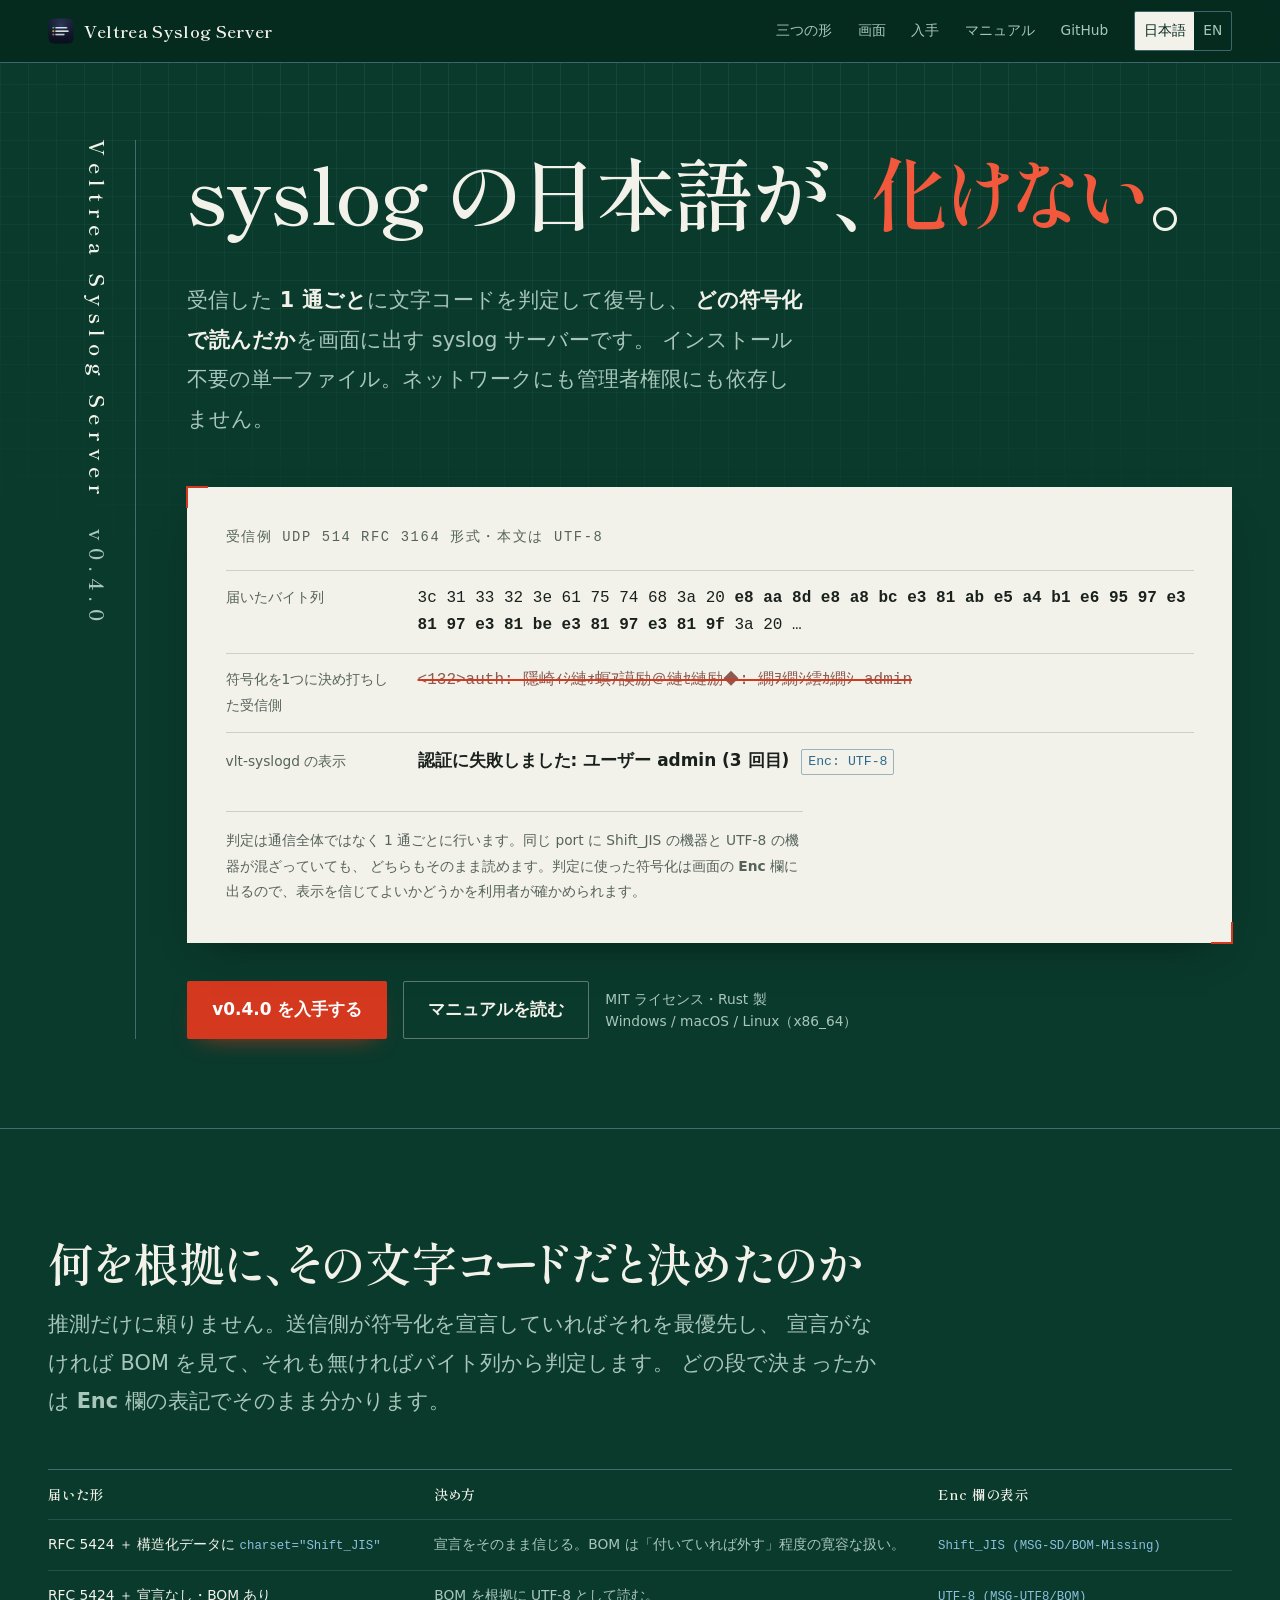
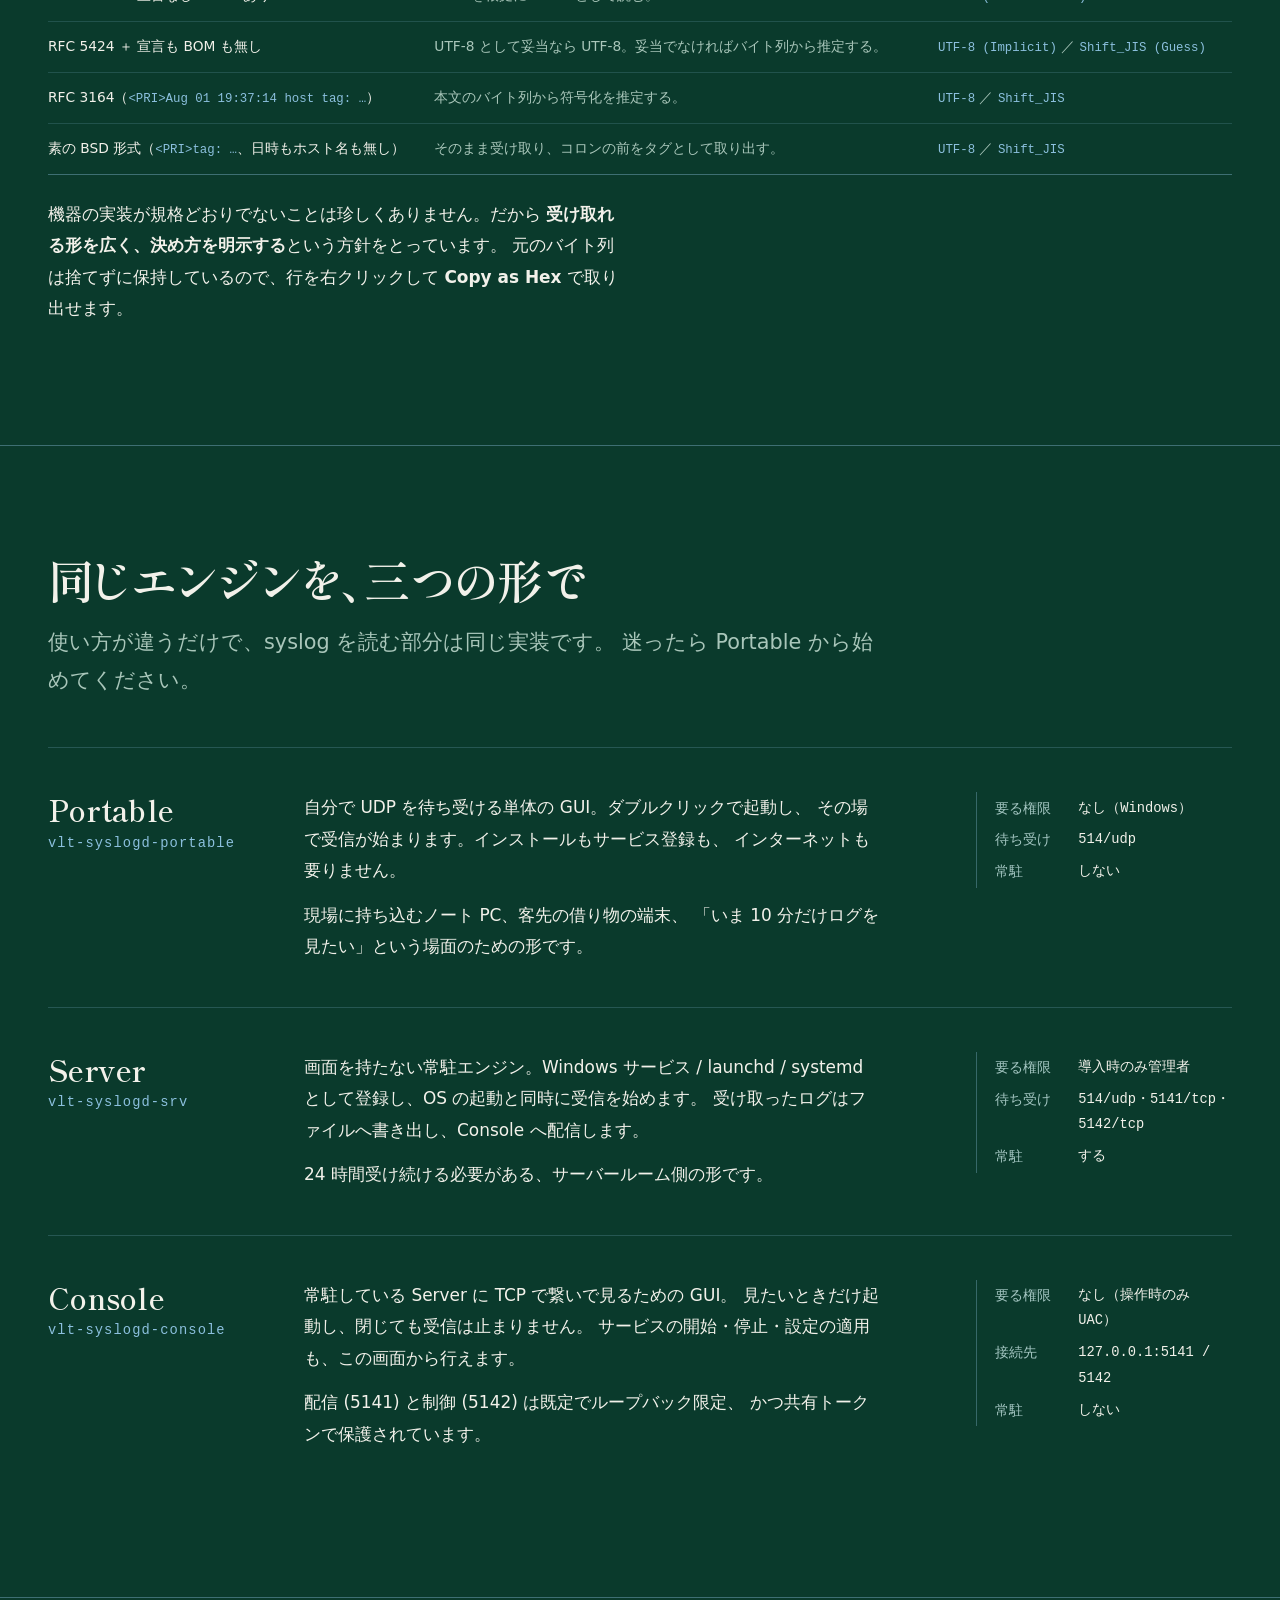
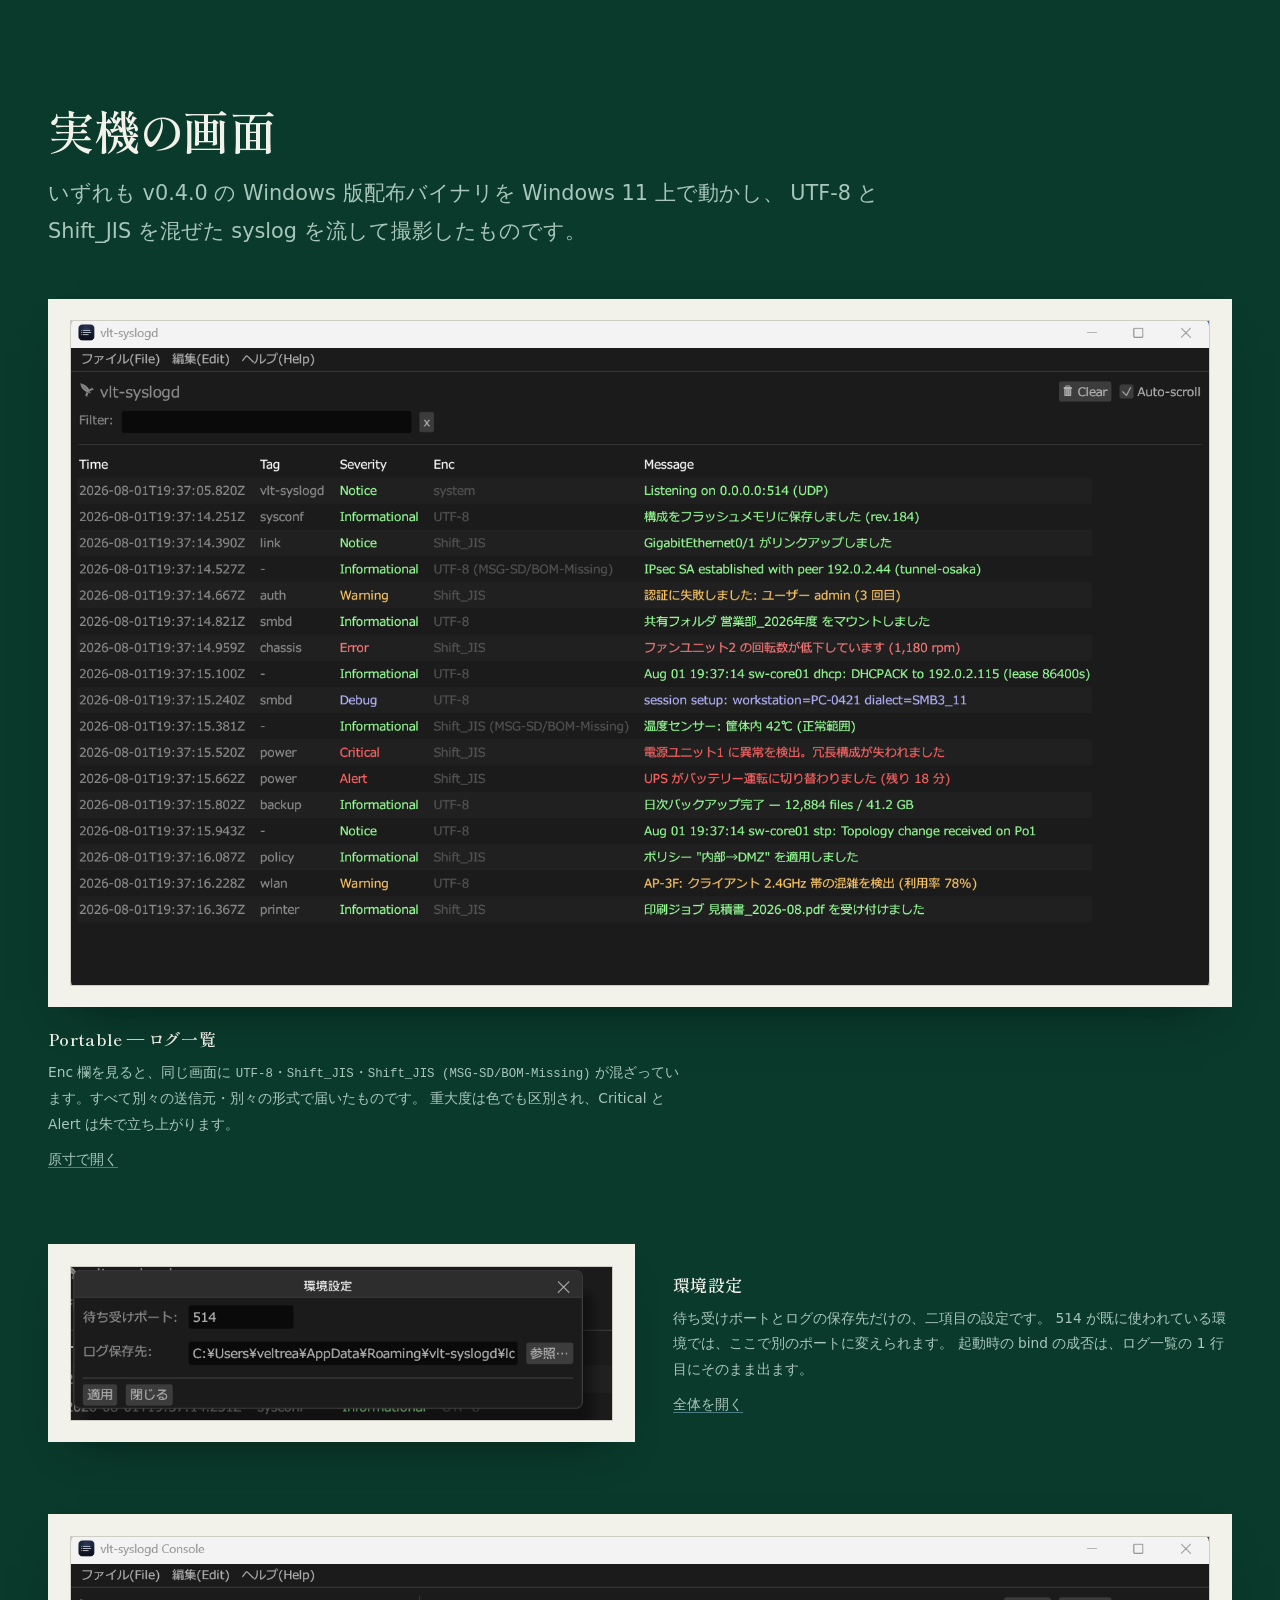
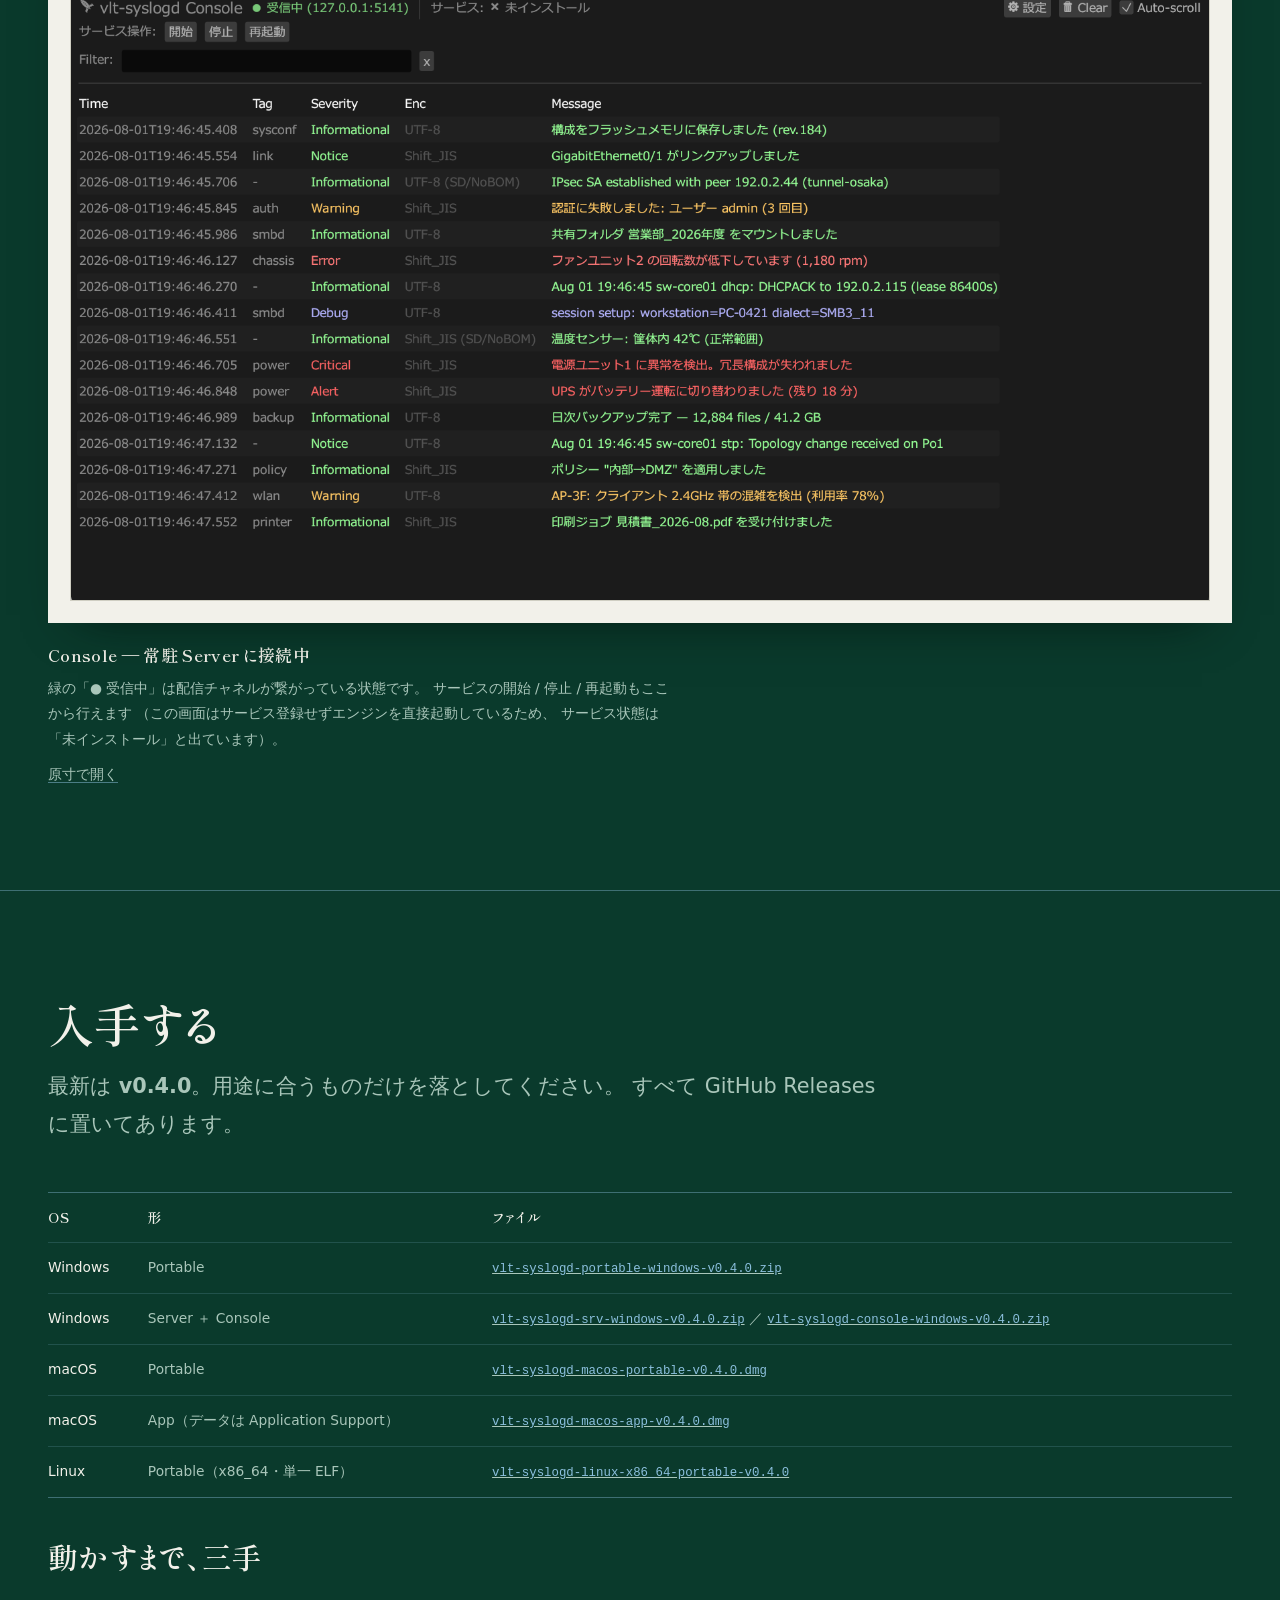
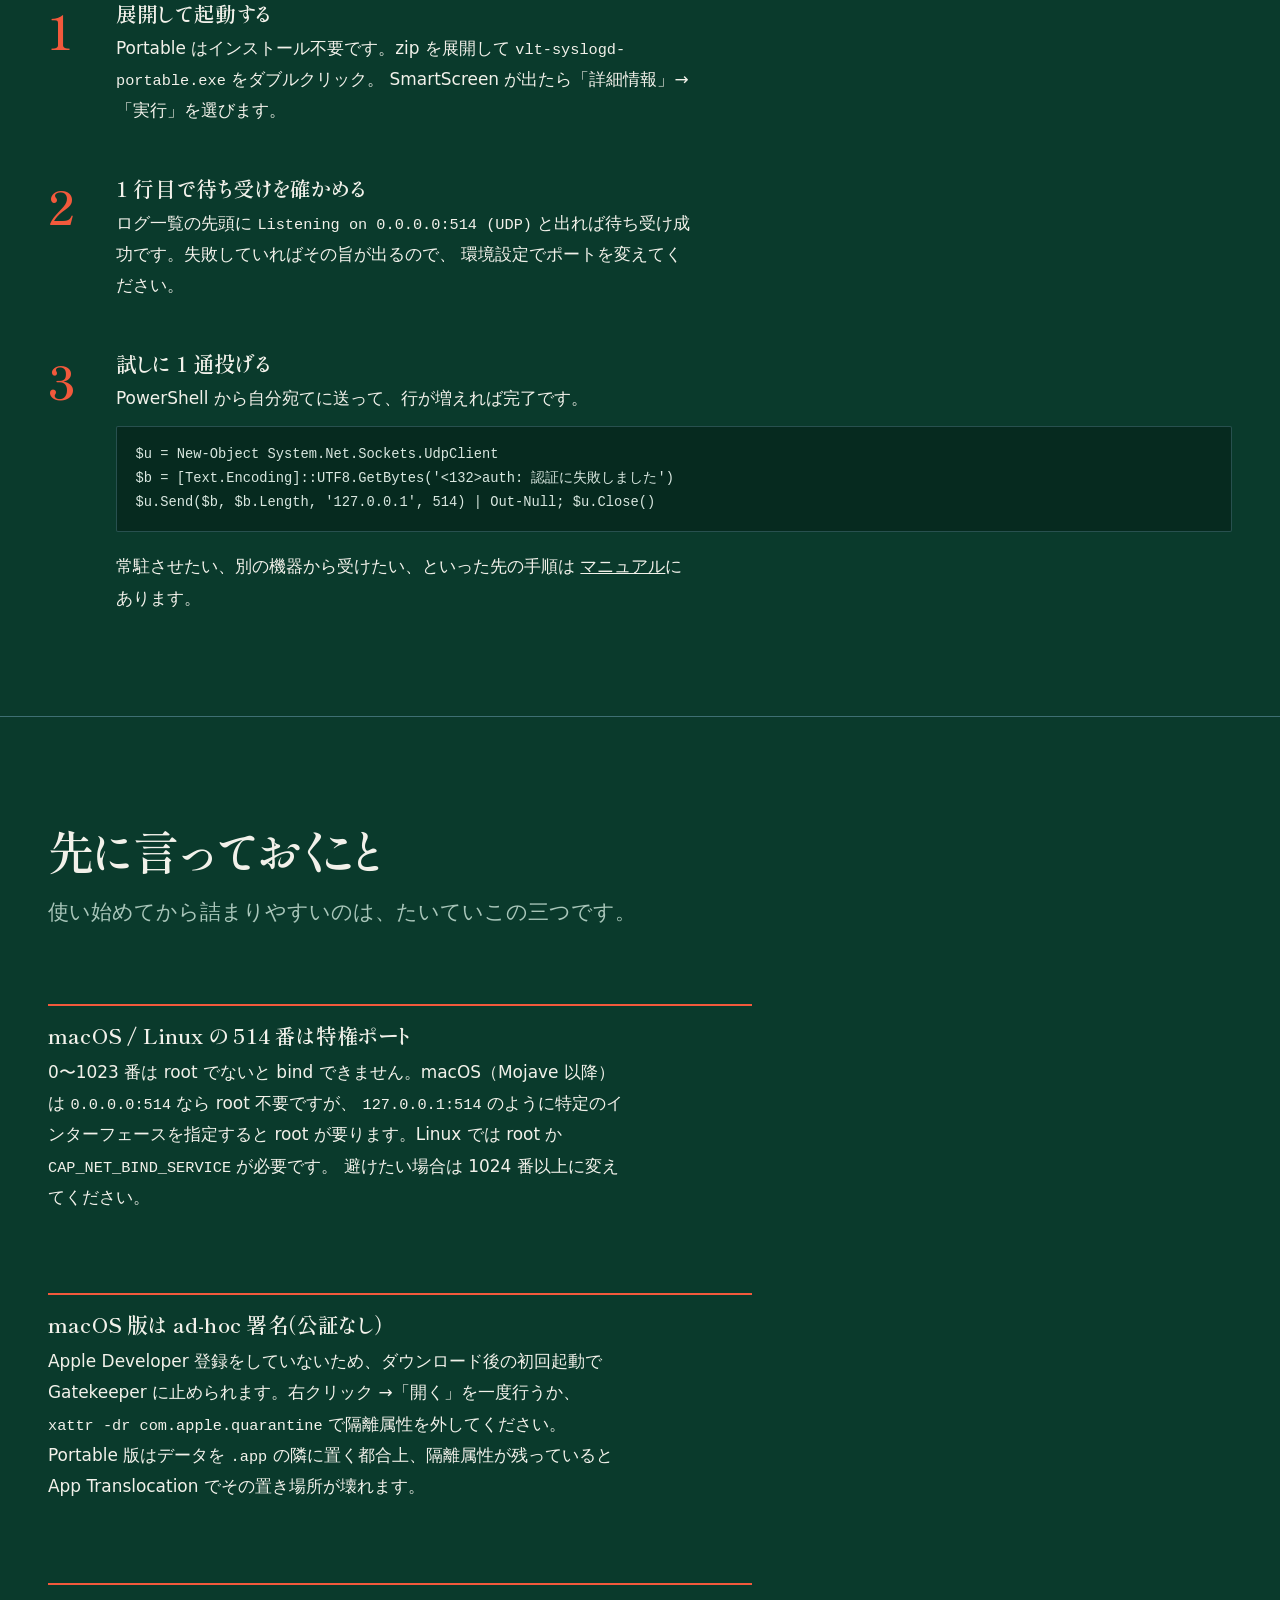
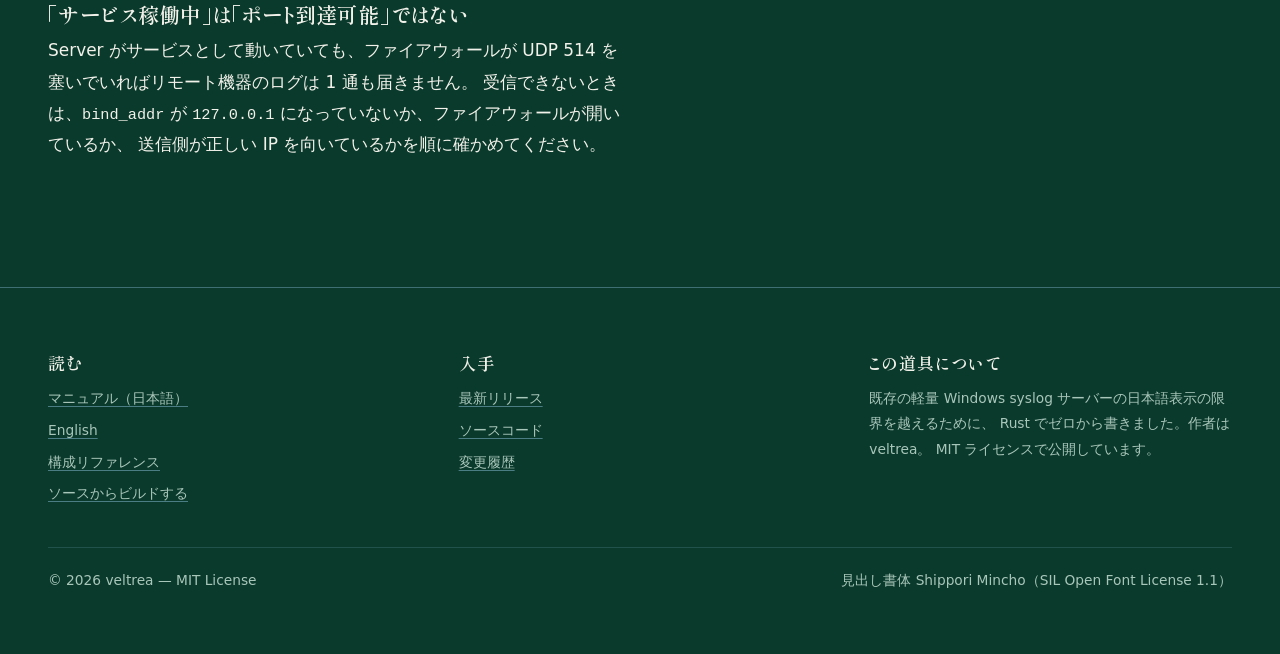
==== index.html @ 9661d0f4 "Publish site (v0.4.0)" ====
<!DOCTYPE html>
<html lang="ja">
  <head>
    <meta charset="utf-8" />
    <meta name="viewport" content="width=device-width, initial-scale=1" />
    <title>Veltrea Syslog Server — 日本語が化けない syslog サーバー</title>
    <meta
      name="description"
      content="受信した 1 通ごとに文字コードを判定して復号する syslog サーバー。Windows / macOS / Linux 対応、インストール不要の単一ファイル。Rust 製・MIT ライセンス。"
    />
    <link rel="canonical" href="https://veltrea.github.io/vlt-syslogd/" />
    <link rel="alternate" hreflang="ja" href="https://veltrea.github.io/vlt-syslogd/" />
    <link rel="alternate" hreflang="en" href="https://veltrea.github.io/vlt-syslogd/index.en.html" />
    <link rel="icon" href="assets/icon-256.png" type="image/png" />
    <link rel="stylesheet" href="styles.css" />
    <meta property="og:title" content="Veltrea Syslog Server" />
    <meta
      property="og:description"
      content="受信した 1 通ごとに文字コードを判定して復号する syslog サーバー。インストール不要の単一ファイル。"
    />
    <meta property="og:type" content="website" />
    <meta property="og:image" content="assets/portable-main.png" />
  </head>
  <body>
    <!--
      THESIS: 受信した 1 通ごとに符号化を判定して読む、という仕組みそのものを一面で見せる。
        開発者向けサイトの定番（黒地＋ネオン緑の擬似ターミナル、あるいは白地の SaaS）は採らない。
      OWN-WORLD: 原稿用紙の緑を地、版下の紙白を面、校正の朱を指示、非再現青を罫に。
        見出しは Shippori Mincho のサブセット自前配信、本文は OS の日本語フォント。装飾はトンボと赤字だけ。
      STORY: 訪問者は「1 通ごとに判定して読む」を数秒で理解し、実機の画面でそれを確かめ、その場で入手する。
      FIRST VIEWPORT: 左に縦組みの題字帯。右に見出しと導入。直下に紙面パネル
        （届いたバイト列 → 素朴な受信側の文字化け → vlt-syslogd の表示）。朱の一次ボタンは紙面のすぐ下。
      FORM: 組版指定紙・校正刷り（自分の 7 候補中 7 位）／ seed 6c7700a0
      FINISH: unreviewed and undocumented is unfinished; this build ends with the finish review, the verdict, and DESIGN.md
    -->
    <a class="skip" href="#main">本文へ移動</a>

    <header class="masthead">
      <a class="masthead__mark" href="./">
        <img src="assets/icon-256.png" alt="" width="26" height="26" />
        Veltrea Syslog Server
      </a>
      <nav aria-label="サイト内">
        <a class="jump" href="#shapes">三つの形</a>
        <a class="jump" href="#plates">画面</a>
        <a class="jump" href="#download">入手</a>
        <a href="manual.html">マニュアル</a>
        <a href="https://github.com/veltrea/vlt-syslogd">GitHub</a>
        <span class="lang">
          <a href="./" aria-current="true" hreflang="ja">日本語</a>
          <a href="index.en.html" hreflang="en">EN</a>
        </span>
      </nav>
    </header>

    <main id="main">
      <!-- ===== 一面 ===== -->
      <section class="hero">
        <div class="wrap hero__grid">
          <p class="hero__spine"><b>Veltrea Syslog Server</b>　v0.4.0</p>

          <div>
            <h1>syslog の<span class="nowrap">日本語</span>が、<em class="nowrap">化けない</em>。</h1>
            <p class="hero__lede">
              受信した <strong>1 通ごと</strong>に文字コードを判定して復号し、
              <strong>どの符号化で読んだか</strong>を画面に出す syslog サーバーです。
              インストール不要の単一ファイル。ネットワークにも管理者権限にも依存しません。
            </p>

            <!-- 校正刷り：主張ではなく、実物の突き合わせ -->
            <div class="proof tombo">
              <p class="proof__label">
                <span>受信例</span>
                <span>UDP 514</span>
                <span>RFC 3164 形式・本文は UTF-8</span>
              </p>

              <dl>
                <div class="proof__row">
                  <dt>届いたバイト列</dt>
                  <dd>
                    3c 31 33 32 3e 61 75 74 68 3a 20 <b>e8 aa 8d e8 a8 bc e3 81
                    ab e5 a4 b1 e6 95 97 e3 81 97 e3 81 be e3 81 97 e3 81 9f</b>
                    3a 20 …
                  </dd>
                </div>

                <div class="proof__row proof__row--bad">
                  <dt>符号化を1つに決め打ちした受信側</dt>
                  <dd>&lt;132&gt;auth: 隱崎ｨｼ縺ｫ螟ｱ謨励＠縺ｾ縺励◆: 繝ｦ繝ｼ繧ｶ繝ｼ admin</dd>
                </div>

                <div class="proof__row proof__row--good">
                  <dt>vlt-syslogd の表示</dt>
                  <dd>
                    認証に失敗しました: ユーザー admin (3 回目)<span
                      class="proof__enc"
                      >Enc: UTF-8</span
                    >
                  </dd>
                </div>
              </dl>

              <p class="proof__note">
                判定は通信全体ではなく 1 通ごとに行います。同じ port に
                Shift_JIS の機器と UTF-8 の機器が混ざっていても、
                どちらもそのまま読めます。判定に使った符号化は画面の
                <b>Enc</b> 欄に出るので、表示を信じてよいかどうかを利用者が確かめられます。
              </p>
            </div>

            <div class="actions">
              <a
                class="btn btn--primary"
                href="https://github.com/veltrea/vlt-syslogd/releases/latest"
                >v0.4.0 を入手する</a
              >
              <a class="btn btn--ghost" href="manual.html">マニュアルを読む</a>
              <small>
                MIT ライセンス・Rust 製<br />
                Windows / macOS / Linux（x86_64）
              </small>
            </div>
          </div>
        </div>
      </section>

      <!-- ===== 判定の根拠 ===== -->
      <section class="section" id="encoding">
        <div class="wrap">
          <div class="section__head">
            <h2>何を根拠に、その文字コードだと決めたのか</h2>
            <p>
              推測だけに頼りません。送信側が符号化を宣言していればそれを最優先し、
              宣言がなければ BOM を見て、それも無ければバイト列から判定します。
              どの段で決まったかは <b>Enc</b> 欄の表記でそのまま分かります。
            </p>
          </div>

          <div class="table-scroll">
            <table>
              <caption class="visually-hidden">
                受信形式ごとの符号化の決め方と Enc 欄の表示
              </caption>
              <thead>
                <tr>
                  <th scope="col">届いた形</th>
                  <th scope="col">決め方</th>
                  <th scope="col">Enc 欄の表示</th>
                </tr>
              </thead>
              <tbody>
                <tr>
                  <td>
                    RFC 5424 ＋ 構造化データに
                    <code>charset="Shift_JIS"</code>
                  </td>
                  <td>
                    宣言をそのまま信じる。BOM は「付いていれば外す」程度の寛容な扱い。
                  </td>
                  <td><code>Shift_JIS (MSG-SD/BOM-Missing)</code></td>
                </tr>
                <tr>
                  <td>RFC 5424 ＋ 宣言なし・BOM あり</td>
                  <td>BOM を根拠に UTF-8 として読む。</td>
                  <td><code>UTF-8 (MSG-UTF8/BOM)</code></td>
                </tr>
                <tr>
                  <td>RFC 5424 ＋ 宣言も BOM も無し</td>
                  <td>
                    UTF-8 として妥当なら UTF-8。妥当でなければバイト列から推定する。
                  </td>
                  <td>
                    <code>UTF-8 (Implicit)</code> ／ <code>Shift_JIS (Guess)</code>
                  </td>
                </tr>
                <tr>
                  <td>
                    RFC 3164（<code>&lt;PRI&gt;Aug 01 19:37:14 host tag: …</code>）
                  </td>
                  <td>本文のバイト列から符号化を推定する。</td>
                  <td><code>UTF-8</code> ／ <code>Shift_JIS</code></td>
                </tr>
                <tr>
                  <td>
                    素の BSD 形式（<code>&lt;PRI&gt;tag: …</code>、日時もホスト名も無し）
                  </td>
                  <td>
                    そのまま受け取り、コロンの前をタグとして取り出す。
                  </td>
                  <td><code>UTF-8</code> ／ <code>Shift_JIS</code></td>
                </tr>
              </tbody>
            </table>
          </div>

          <p style="margin-top: 1.5rem">
            機器の実装が規格どおりでないことは珍しくありません。だから
            <b>受け取れる形を広く、決め方を明示する</b>という方針をとっています。
            元のバイト列は捨てずに保持しているので、行を右クリックして
            <b>Copy as Hex</b> で取り出せます。
          </p>
        </div>
      </section>

      <!-- ===== 三つの形 ===== -->
      <section class="section" id="shapes">
        <div class="wrap">
          <div class="section__head">
            <h2>同じエンジンを、三つの形で</h2>
            <p>
              使い方が違うだけで、syslog を読む部分は同じ実装です。
              迷ったら Portable から始めてください。
            </p>
          </div>

          <div class="shape">
            <h3 class="shape__name">
              Portable
              <span>vlt-syslogd-portable</span>
            </h3>
            <div class="shape__body">
              <p>
                自分で UDP を待ち受ける単体の GUI。ダブルクリックで起動し、
                その場で受信が始まります。インストールもサービス登録も、
                インターネットも要りません。
              </p>
              <p>
                現場に持ち込むノート PC、客先の借り物の端末、
                「いま 10 分だけログを見たい」という場面のための形です。
              </p>
            </div>
            <dl class="shape__spec">
              <div><dt>要る権限</dt><dd>なし（Windows）</dd></div>
              <div><dt>待ち受け</dt><dd>514/udp</dd></div>
              <div><dt>常駐</dt><dd>しない</dd></div>
            </dl>
          </div>

          <div class="shape">
            <h3 class="shape__name">
              Server
              <span>vlt-syslogd-srv</span>
            </h3>
            <div class="shape__body">
              <p>
                画面を持たない常駐エンジン。Windows サービス / launchd /
                systemd として登録し、OS の起動と同時に受信を始めます。
                受け取ったログはファイルへ書き出し、Console へ配信します。
              </p>
              <p>
                24 時間受け続ける必要がある、サーバールーム側の形です。
              </p>
            </div>
            <dl class="shape__spec">
              <div><dt>要る権限</dt><dd>導入時のみ管理者</dd></div>
              <div><dt>待ち受け</dt><dd>514/udp・5141/tcp・5142/tcp</dd></div>
              <div><dt>常駐</dt><dd>する</dd></div>
            </dl>
          </div>

          <div class="shape">
            <h3 class="shape__name">
              Console
              <span>vlt-syslogd-console</span>
            </h3>
            <div class="shape__body">
              <p>
                常駐している Server に TCP で繋いで見るための GUI。
                見たいときだけ起動し、閉じても受信は止まりません。
                サービスの開始・停止・設定の適用も、この画面から行えます。
              </p>
              <p>
                配信 (5141) と制御 (5142) は既定でループバック限定、
                かつ共有トークンで保護されています。
              </p>
            </div>
            <dl class="shape__spec">
              <div><dt>要る権限</dt><dd>なし（操作時のみ UAC）</dd></div>
              <div><dt>接続先</dt><dd>127.0.0.1:5141 / 5142</dd></div>
              <div><dt>常駐</dt><dd>しない</dd></div>
            </dl>
          </div>
        </div>
      </section>

      <!-- ===== 実機の画面 ===== -->
      <section class="section" id="plates">
        <div class="wrap">
          <div class="section__head">
            <h2>実機の画面</h2>
            <p>
              いずれも v0.4.0 の Windows 版配布バイナリを Windows 11 上で動かし、
              UTF-8 と Shift_JIS を混ぜた syslog を流して撮影したものです。
            </p>
          </div>

          <figure class="plate">
            <div class="plate__frame">
              <a href="assets/portable-main.png" target="_blank" rel="noopener">
                <img
                  src="assets/portable-main.png"
                  width="1698"
                  height="989"
                  alt="Portable 版のログ一覧。Time・Tag・Severity・Enc・Message の 5 列に、UTF-8 と Shift_JIS の日本語メッセージが混在して正しく表示されている。"
                />
              </a>
            </div>
            <figcaption class="plate__caption">
              <b>Portable — ログ一覧</b>
              <span>
                Enc 欄を見ると、同じ画面に <code>UTF-8</code>・<code>Shift_JIS</code>・<code
                  >Shift_JIS (MSG-SD/BOM-Missing)</code
                >
                が混ざっています。すべて別々の送信元・別々の形式で届いたものです。
                重大度は色でも区別され、Critical と Alert は朱で立ち上がります。
                <a class="plate__full" href="assets/portable-main.png" target="_blank" rel="noopener"
                  >原寸で開く</a
                >
              </span>
            </figcaption>
          </figure>

          <div class="plate plate--split">
            <div class="plate__frame">
              <a href="assets/portable-prefs.png" target="_blank" rel="noopener">
                <img
                  src="assets/portable-prefs-detail.png"
                  width="760"
                  height="215"
                  alt="環境設定ダイアログ。待ち受けポート 514 と、ログ保存先のパスが並んでいる。"
                />
              </a>
            </div>
            <div class="plate__caption">
              <b>環境設定</b>
              <span>
                待ち受けポートとログの保存先だけの、二項目の設定です。
                514 が既に使われている環境では、ここで別のポートに変えられます。
                起動時の bind の成否は、ログ一覧の 1 行目にそのまま出ます。
                <a class="plate__full" href="assets/portable-prefs.png" target="_blank" rel="noopener"
                  >全体を開く</a
                >
              </span>
            </div>
          </div>

          <figure class="plate">
            <div class="plate__frame">
              <a href="assets/console-main.png" target="_blank" rel="noopener">
                <img
                  src="assets/console-main.png"
                  width="1698"
                  height="989"
                  alt="Console が Server に接続している画面。上部に緑の「受信中 (127.0.0.1:5141)」表示と、サービスの開始・停止・再起動ボタンが並ぶ。"
                />
              </a>
            </div>
            <figcaption class="plate__caption">
              <b>Console — 常駐 Server に接続中</b>
              <span>
                緑の「● 受信中」は配信チャネルが繋がっている状態です。
                サービスの開始 / 停止 / 再起動もここから行えます
                （この画面はサービス登録せずエンジンを直接起動しているため、
                サービス状態は「未インストール」と出ています）。
                <a class="plate__full" href="assets/console-main.png" target="_blank" rel="noopener"
                  >原寸で開く</a
                >
              </span>
            </figcaption>
          </figure>
        </div>
      </section>

      <!-- ===== 入手と導入 ===== -->
      <section class="section" id="download">
        <div class="wrap">
          <div class="section__head">
            <h2>入手する</h2>
            <p>
              最新は <b>v0.4.0</b>。用途に合うものだけを落としてください。
              すべて GitHub Releases に置いてあります。
            </p>
          </div>

          <div class="table-scroll">
            <table>
              <thead>
                <tr>
                  <th scope="col">OS</th>
                  <th scope="col">形</th>
                  <th scope="col">ファイル</th>
                </tr>
              </thead>
              <tbody>
                <tr>
                  <td>Windows</td>
                  <td>Portable</td>
                  <td>
                    <a
                      href="https://github.com/veltrea/vlt-syslogd/releases/download/v0.4.0/vlt-syslogd-portable-windows-v0.4.0.zip"
                      ><code>vlt-syslogd-portable-windows-v0.4.0.zip</code></a
                    >
                  </td>
                </tr>
                <tr>
                  <td>Windows</td>
                  <td>Server ＋ Console</td>
                  <td>
                    <a
                      href="https://github.com/veltrea/vlt-syslogd/releases/download/v0.4.0/vlt-syslogd-srv-windows-v0.4.0.zip"
                      ><code>vlt-syslogd-srv-windows-v0.4.0.zip</code></a
                    >
                    ／
                    <a
                      href="https://github.com/veltrea/vlt-syslogd/releases/download/v0.4.0/vlt-syslogd-console-windows-v0.4.0.zip"
                      ><code>vlt-syslogd-console-windows-v0.4.0.zip</code></a
                    >
                  </td>
                </tr>
                <tr>
                  <td>macOS</td>
                  <td>Portable</td>
                  <td>
                    <a
                      href="https://github.com/veltrea/vlt-syslogd/releases/download/v0.4.0/vlt-syslogd-macos-portable-v0.4.0.dmg"
                      ><code>vlt-syslogd-macos-portable-v0.4.0.dmg</code></a
                    >
                  </td>
                </tr>
                <tr>
                  <td>macOS</td>
                  <td>App（データは Application Support）</td>
                  <td>
                    <a
                      href="https://github.com/veltrea/vlt-syslogd/releases/download/v0.4.0/vlt-syslogd-macos-app-v0.4.0.dmg"
                      ><code>vlt-syslogd-macos-app-v0.4.0.dmg</code></a
                    >
                  </td>
                </tr>
                <tr>
                  <td>Linux</td>
                  <td>Portable（x86_64・単一 ELF）</td>
                  <td>
                    <a
                      href="https://github.com/veltrea/vlt-syslogd/releases/download/v0.4.0/vlt-syslogd-linux-x86_64-portable-v0.4.0"
                      ><code>vlt-syslogd-linux-x86_64-portable-v0.4.0</code></a
                    >
                  </td>
                </tr>
              </tbody>
            </table>
          </div>

          <h3 style="margin-top: 2.5rem; font-size: var(--step-2)">
            動かすまで、三手
          </h3>
          <ol class="steps" style="margin-top: 1.5rem">
            <li>
              <div>
                <h3>展開して起動する</h3>
                <p>
                  Portable はインストール不要です。zip を展開して
                  <code>vlt-syslogd-portable.exe</code> をダブルクリック。
                  SmartScreen が出たら「詳細情報」→「実行」を選びます。
                </p>
              </div>
            </li>
            <li>
              <div>
                <h3>1 行目で待ち受けを確かめる</h3>
                <p>
                  ログ一覧の先頭に <code>Listening on 0.0.0.0:514 (UDP)</code>
                  と出れば待ち受け成功です。失敗していればその旨が出るので、
                  環境設定でポートを変えてください。
                </p>
              </div>
            </li>
            <li>
              <div>
                <h3>試しに 1 通投げる</h3>
                <p>PowerShell から自分宛てに送って、行が増えれば完了です。</p>
                <pre class="cmd"><code>$u = New-Object System.Net.Sockets.UdpClient
$b = [Text.Encoding]::UTF8.GetBytes('&lt;132&gt;auth: 認証に失敗しました')
$u.Send($b, $b.Length, '127.0.0.1', 514) | Out-Null; $u.Close()</code></pre>
                <p style="margin-bottom: 0">
                  常駐させたい、別の機器から受けたい、といった先の手順は
                  <a href="manual.html">マニュアル</a>にあります。
                </p>
              </div>
            </li>
          </ol>
        </div>
      </section>

      <!-- ===== 正直な制限 ===== -->
      <section class="section" id="limits">
        <div class="wrap">
          <div class="section__head">
            <h2>先に言っておくこと</h2>
            <p>
              使い始めてから詰まりやすいのは、たいていこの三つです。
            </p>
          </div>

          <div style="display: grid; gap: 2rem; max-width: 44rem">
            <div class="caution">
              <h3>macOS / Linux の 514 番は特権ポート</h3>
              <p>
                0〜1023 番は root でないと bind できません。macOS（Mojave 以降）は
                <code>0.0.0.0:514</code> なら root 不要ですが、
                <code>127.0.0.1:514</code> のように特定のインターフェースを指定すると
                root が要ります。Linux では root か
                <code>CAP_NET_BIND_SERVICE</code> が必要です。
                避けたい場合は 1024 番以上に変えてください。
              </p>
            </div>

            <div class="caution">
              <h3>macOS 版は ad-hoc 署名（公証なし）</h3>
              <p>
                Apple Developer 登録をしていないため、ダウンロード後の初回起動で
                Gatekeeper に止められます。右クリック →「開く」を一度行うか、
                <code>xattr -dr com.apple.quarantine</code>
                で隔離属性を外してください。Portable 版はデータを
                <code>.app</code> の隣に置く都合上、隔離属性が残っていると
                App Translocation でその置き場所が壊れます。
              </p>
            </div>

            <div class="caution">
              <h3>「サービス稼働中」は「ポート到達可能」ではない</h3>
              <p>
                Server がサービスとして動いていても、ファイアウォールが UDP 514 を
                塞いでいればリモート機器のログは 1 通も届きません。
                受信できないときは、<code>bind_addr</code> が
                <code>127.0.0.1</code> になっていないか、ファイアウォールが開いているか、
                送信側が正しい IP を向いているかを順に確かめてください。
              </p>
            </div>
          </div>
        </div>
      </section>
    </main>

    <footer class="colophon">
      <div class="wrap">
        <div class="colophon__grid">
          <div>
            <h2>読む</h2>
            <ul>
              <li><a href="manual.html">マニュアル（日本語）</a></li>
              <li><a href="index.en.html">English</a></li>
              <li>
                <a
                  href="https://github.com/veltrea/vlt-syslogd/blob/main/DOCS/REFERENCE.ja.md"
                  >構成リファレンス</a
                >
              </li>
              <li>
                <a
                  href="https://github.com/veltrea/vlt-syslogd/blob/main/DOCS/BUILD.ja.md"
                  >ソースからビルドする</a
                >
              </li>
            </ul>
          </div>
          <div>
            <h2>入手</h2>
            <ul>
              <li>
                <a href="https://github.com/veltrea/vlt-syslogd/releases/latest"
                  >最新リリース</a
                >
              </li>
              <li>
                <a href="https://github.com/veltrea/vlt-syslogd">ソースコード</a>
              </li>
              <li>
                <a
                  href="https://github.com/veltrea/vlt-syslogd/blob/main/DOCS/VERSION_HISTORY.ja.md"
                  >変更履歴</a
                >
              </li>
            </ul>
          </div>
          <div>
            <h2>この道具について</h2>
            <p style="max-width: none">
              既存の軽量 Windows syslog サーバーの日本語表示の限界を越えるために、
              Rust でゼロから書きました。作者は veltrea。
              MIT ライセンスで公開しています。
            </p>
          </div>
        </div>

        <div class="colophon__end">
          <span>© 2026 veltrea — MIT License</span>
          <span>
            見出し書体 Shippori Mincho（SIL Open Font License 1.1）
          </span>
        </div>
      </div>
    </footer>

    <script src="site.js" defer></script>
  </body>
</html>
---- styles.css ----
@charset "UTF-8";
/* ==========================================================================
   Veltrea Syslog Server — site styles
   世界: 写植・活版時代の「組版指定紙 / 校正刷り」。
   地は原稿用紙の緑、紙面は版下の白、指示は校正の朱、罫は非再現青。
   ========================================================================== */

/* --- 1. 書体 ------------------------------------------------------------ */
/* 見出し用: Shippori Mincho (SIL OFL 1.1) をサブセットして自前配信。
   本文は各 OS の日本語フォントに任せる —— 本製品自身が OS の日本語
   フォントを読み込んで文字を出すソフトなので、字面もそれに合わせる。 */
@font-face {
  font-family: "Shippori Display";
  src: url("assets/fonts/shippori-subset.woff2") format("woff2");
  font-weight: 600;
  font-style: normal;
  font-display: swap;
}

:root {
  /* 色 */
  --sumi: #131815;
  --viridian: #0a3a2c;
  --viridian-deep: #062a1f;
  --viridian-mid: #12594a;
  --paper: #f2f1ea;
  --paper-2: #e3e2d8;
  --paper-3: #cfcec2;
  --shu: #d4381f;
  --shu-bright: #f2593c;
  /* 紙の上で本文級の朱を使うときは、こちらの濃い朱（4.5:1 以上）を使う */
  --shu-ink: #b62f18;
  --aopen: #8cc0de;
  --aopen-deep: #2f6a8c;

  /* 地の上の文字 */
  --on-viridian: #f2f1ea;
  --on-viridian-dim: #a9c6ba;
  /* 紙の上の文字 */
  --on-paper: #1a211c;
  --on-paper-dim: #56635b;

  /* 版面 */
  --measure: 34em;
  --gutter: clamp(1.25rem, 4vw, 3rem);
  --page: 76rem;

  /* 級・歯送り */
  --step--1: clamp(0.78rem, 0.75rem + 0.15vw, 0.86rem);
  --step-0: clamp(0.95rem, 0.9rem + 0.25vw, 1.06rem);
  --step-1: clamp(1.1rem, 1rem + 0.5vw, 1.3rem);
  --step-2: clamp(1.35rem, 1.15rem + 1vw, 1.85rem);
  --step-3: clamp(1.8rem, 1.4rem + 2vw, 2.9rem);
  --step-4: clamp(2.4rem, 1.6rem + 4.2vw, 5rem);

  --font-display: "Shippori Display", "Hiragino Mincho ProN", "Yu Mincho",
    "Noto Serif JP", serif;
  --font-body: "Hiragino Kaku Gothic ProN", "Hiragino Sans", "Yu Gothic",
    "Noto Sans JP", "Meiryo", system-ui, sans-serif;
  --font-data: ui-monospace, "SFMono-Regular", "SF Mono", Menlo, Consolas,
    "Noto Sans Mono", monospace;

  --rule: 1px solid color-mix(in srgb, var(--aopen) 40%, transparent);
  --rule-paper: 1px solid var(--paper-3);
}

/* --- 2. 素地 ------------------------------------------------------------ */
*,
*::before,
*::after {
  box-sizing: border-box;
}

html {
  scroll-behavior: smooth;
  scroll-padding-top: 5.5rem;
  -webkit-text-size-adjust: 100%;
}

@media (prefers-reduced-motion: reduce) {
  html {
    scroll-behavior: auto;
  }
}

body {
  margin: 0;
  background: var(--viridian);
  color: var(--on-viridian);
  font-family: var(--font-body);
  font-size: var(--step-0);
  line-height: 1.85;
  font-feature-settings: "palt" 1;
  overflow-x: hidden;
}

/* 非再現青の方眼 —— 指定紙の罫。印刷には出ない色、という含み。 */
body::before {
  content: "";
  position: fixed;
  inset: 0;
  pointer-events: none;
  z-index: 0;
  background-image: linear-gradient(
      to right,
      color-mix(in srgb, var(--aopen) 9%, transparent) 1px,
      transparent 1px
    ),
    linear-gradient(
      to bottom,
      color-mix(in srgb, var(--aopen) 9%, transparent) 1px,
      transparent 1px
    );
  background-size: 28px 28px;
  mask-image: radial-gradient(120% 90% at 50% 0%, #000 20%, transparent 80%);
}

body > * {
  position: relative;
  z-index: 1;
}

img {
  max-width: 100%;
  height: auto;
  display: block;
}

a {
  color: inherit;
}

h1,
h2,
h3,
h4 {
  font-family: var(--font-display);
  font-weight: 600;
  line-height: 1.28;
  letter-spacing: 0.01em;
  text-wrap: balance;
  margin: 0;
}

p {
  margin: 0 0 1.1em;
  max-width: var(--measure);
}

code,
kbd,
samp {
  font-family: var(--font-data);
  font-size: 0.9em;
  font-feature-settings: normal;
}

:focus-visible {
  outline: 2px solid var(--shu-bright);
  outline-offset: 3px;
  border-radius: 2px;
}

.wrap {
  width: min(100% - var(--gutter) * 2, var(--page));
  margin-inline: auto;
}

.skip {
  position: absolute;
  left: -9999px;
  top: 0;
  background: var(--shu);
  color: #fff;
  padding: 0.6rem 1rem;
  z-index: 99;
}
.skip:focus {
  left: 1rem;
  top: 1rem;
}

.nowrap {
  white-space: nowrap;
}

.visually-hidden {
  position: absolute;
  width: 1px;
  height: 1px;
  margin: -1px;
  padding: 0;
  overflow: hidden;
  clip-path: inset(50%);
  white-space: nowrap;
  border: 0;
}

/* --- 3. 柱（ヘッダ） ---------------------------------------------------- */
.masthead {
  position: sticky;
  top: 0;
  z-index: 30;
  display: flex;
  align-items: center;
  gap: 1.25rem;
  padding: 0.7rem var(--gutter);
  background: color-mix(in srgb, var(--viridian-deep) 92%, transparent);
  backdrop-filter: saturate(140%) blur(6px);
  border-bottom: var(--rule);
}

.masthead__mark {
  display: flex;
  align-items: center;
  gap: 0.6rem;
  text-decoration: none;
  font-family: var(--font-display);
  font-size: var(--step-0);
  letter-spacing: 0.02em;
  white-space: nowrap;
}

.masthead__mark img {
  width: 26px;
  height: 26px;
  border-radius: 6px;
}

.masthead nav {
  margin-inline-start: auto;
  display: flex;
  align-items: center;
  gap: clamp(0.75rem, 2vw, 1.6rem);
  font-size: var(--step--1);
}

.masthead nav a {
  text-decoration: none;
  color: var(--on-viridian-dim);
  padding-block: 0.35rem;
  border-bottom: 1px solid transparent;
  transition: color 0.25s cubic-bezier(0.16, 1, 0.3, 1),
    border-color 0.25s cubic-bezier(0.16, 1, 0.3, 1);
}

.masthead nav a:hover,
.masthead nav a[aria-current="page"] {
  color: var(--on-viridian);
  border-bottom-color: var(--shu-bright);
}

@media (max-width: 52rem) {
  .masthead nav a.jump {
    display: none;
  }
  .masthead__mark {
    font-size: var(--step--1);
  }
}

.lang {
  display: inline-flex;
  border: var(--rule);
  border-radius: 2px;
  overflow: hidden;
  font-size: var(--step--1);
}
.lang a {
  padding: 0.2rem 0.55rem;
  text-decoration: none;
  color: var(--on-viridian-dim);
}
.lang a[aria-current="true"] {
  background: var(--paper);
  color: var(--viridian-deep);
}

/* --- 4. 一面（校正刷り） ------------------------------------------------ */
.hero {
  padding-block: clamp(2.5rem, 6vw, 5.5rem) clamp(3rem, 7vw, 6rem);
}

.hero__grid {
  display: grid;
  grid-template-columns: minmax(0, 1fr);
  gap: clamp(1.75rem, 4vw, 3.25rem);
}

@media (min-width: 62rem) {
  .hero__grid {
    grid-template-columns: 5.5rem minmax(0, 1fr);
    align-items: start;
  }
}

/* 縦組みの題字。写植の指定紙の耳に入る書き込みの位置。 */
.hero__spine {
  display: none;
}

@media (min-width: 62rem) {
  .hero__spine {
    display: block;
    writing-mode: vertical-rl;
    font-family: var(--font-display);
    font-size: var(--step-1);
    letter-spacing: 0.32em;
    color: var(--on-viridian-dim);
    /* 縦組みでは論理方向が回るので、罫は物理指定で右端に置く */
    border-right: var(--rule);
    padding-right: 1.1rem;
    height: 100%;
    min-height: 22rem;
  }
  .hero__spine b {
    font-weight: 600;
    color: var(--on-viridian);
  }
}

.hero h1 {
  font-size: var(--step-4);
  letter-spacing: -0.015em;
  margin-bottom: 0.5em;
}

.hero h1 em {
  font-style: normal;
  color: var(--shu-bright);
}

.hero__lede {
  font-size: var(--step-1);
  color: var(--on-viridian-dim);
  max-width: 30em;
  line-height: 1.9;
}

.hero__lede strong {
  color: var(--on-viridian);
  font-weight: 600;
}

/* --- 5. 校正の証拠（mojibake → 正しい表示） ------------------------------ */
.proof {
  margin-top: clamp(2rem, 4vw, 3rem);
  background: var(--paper);
  color: var(--on-paper);
  padding: clamp(1.5rem, 3vw, 2.5rem);
  position: relative;
  box-shadow: 0 18px 40px -24px rgba(4, 20, 14, 0.85);
}

/* トンボ（角の見当）。装飾ではなく、この世界の実物。 */
.proof::before,
.proof::after,
.tombo::before,
.tombo::after {
  content: "";
  position: absolute;
  width: 22px;
  height: 22px;
  border-color: var(--shu);
  border-style: solid;
  border-width: 0;
}
.proof::before {
  top: -1px;
  left: -1px;
  border-top-width: 2px;
  border-left-width: 2px;
}
.proof::after {
  bottom: -1px;
  right: -1px;
  border-bottom-width: 2px;
  border-right-width: 2px;
}

.proof__label {
  font-family: var(--font-data);
  font-size: var(--step--1);
  letter-spacing: 0.12em;
  color: var(--on-paper-dim);
  margin: 0 0 1.2rem;
  display: flex;
  gap: 0.6rem;
  align-items: baseline;
  flex-wrap: wrap;
}

.proof__row {
  display: grid;
  grid-template-columns: minmax(0, 1fr);
  gap: 0.3rem 1rem;
  padding-block: 0.85rem;
  border-top: var(--rule-paper);
}

@media (min-width: 46rem) {
  .proof__row {
    grid-template-columns: 11rem minmax(0, 1fr);
    align-items: baseline;
  }
}

.proof__row dt {
  font-size: var(--step--1);
  color: var(--on-paper-dim);
  font-feature-settings: "palt" 1;
}

.proof__row dd {
  margin: 0;
  font-family: var(--font-data);
  font-size: clamp(0.82rem, 0.7rem + 0.5vw, 1rem);
  line-height: 1.7;
  word-break: break-all;
}

.proof__row--bad dd {
  color: #8a5b52;
  justify-self: start;
  /* 赤字（校正の見え消し）。折り返した行にも必ず乗るよう text-decoration で引く。 */
  text-decoration-line: line-through;
  text-decoration-color: var(--shu);
  text-decoration-thickness: 2px;
}

.proof__row--good dd {
  color: var(--on-paper);
  font-family: var(--font-body);
  font-size: var(--step-0);
  font-weight: 600;
}

.proof__enc {
  display: inline-block;
  margin-inline-start: 0.75rem;
  font-family: var(--font-data);
  font-size: 0.78em;
  font-weight: 400;
  color: var(--aopen-deep);
  border: 1px solid color-mix(in srgb, var(--aopen-deep) 45%, transparent);
  border-radius: 2px;
  padding: 0.05em 0.45em;
  vertical-align: 0.1em;
  white-space: nowrap;
}

.proof__note {
  margin: 1.4rem 0 0;
  font-size: var(--step--1);
  color: var(--on-paper-dim);
  max-width: 42em;
  border-top: var(--rule-paper);
  padding-top: 1rem;
}

/* --- 6. 行動（ボタン） -------------------------------------------------- */
.actions {
  display: flex;
  flex-wrap: wrap;
  gap: 0.85rem 1rem;
  align-items: center;
  margin-top: clamp(1.75rem, 3vw, 2.5rem);
}

.btn {
  display: inline-flex;
  align-items: center;
  gap: 0.55rem;
  padding: 0.75rem 1.5rem;
  font-family: var(--font-body);
  font-size: var(--step-0);
  font-weight: 600;
  text-decoration: none;
  border: 1px solid transparent;
  border-radius: 2px;
  transition: transform 0.28s cubic-bezier(0.16, 1, 0.3, 1),
    background-color 0.28s cubic-bezier(0.16, 1, 0.3, 1),
    color 0.28s cubic-bezier(0.16, 1, 0.3, 1);
}

.btn--primary {
  background: var(--shu);
  color: #fff;
  box-shadow: 0 10px 24px -14px rgba(212, 56, 31, 0.9);
}
.btn--primary:hover {
  background: var(--shu-ink);
  transform: translateY(-2px);
}

.btn--ghost {
  border-color: color-mix(in srgb, var(--on-viridian) 35%, transparent);
  color: var(--on-viridian);
}
.btn--ghost:hover {
  background: color-mix(in srgb, var(--on-viridian) 10%, transparent);
  transform: translateY(-2px);
}

.actions small {
  color: var(--on-viridian-dim);
  font-size: var(--step--1);
  line-height: 1.6;
}

/* --- 7. 章 -------------------------------------------------------------- */
.section {
  padding-block: clamp(3.25rem, 8vw, 6.5rem);
  border-top: var(--rule);
}

.section__head {
  margin-bottom: clamp(1.75rem, 4vw, 3rem);
}

.section__head h2 {
  font-size: var(--step-3);
}

.section__head p {
  color: var(--on-viridian-dim);
  margin-top: 0.9rem;
  font-size: var(--step-1);
  max-width: 40em;
}

/* --- 8. 三つの形（帯組み。カードの並びにはしない） ----------------------- */
.shape {
  display: grid;
  gap: 1.25rem clamp(1.5rem, 4vw, 3rem);
  grid-template-columns: minmax(0, 1fr);
  padding-block: clamp(1.75rem, 4vw, 2.75rem);
  border-top: 1px solid color-mix(in srgb, var(--aopen) 22%, transparent);
}

.shape:first-of-type {
  border-top: 0;
}

@media (min-width: 54rem) {
  .shape {
    grid-template-columns: 13rem minmax(0, 1fr) 16rem;
    align-items: start;
  }
}

.shape__name {
  font-family: var(--font-display);
  font-size: var(--step-2);
  line-height: 1.2;
}

.shape__name span {
  display: block;
  font-family: var(--font-data);
  font-size: var(--step--1);
  letter-spacing: 0.08em;
  color: var(--aopen);
  margin-top: 0.5rem;
  font-weight: 400;
}

.shape__body p {
  margin-bottom: 0.8em;
}

.shape__body p:last-child {
  margin-bottom: 0;
}

.shape__spec {
  margin: 0;
  font-size: var(--step--1);
  color: var(--on-viridian-dim);
  border-inline-start: 1px solid
    color-mix(in srgb, var(--aopen) 35%, transparent);
  padding-inline-start: 1.1rem;
}

.shape__spec div {
  display: flex;
  gap: 0.5rem;
  padding-block: 0.2rem;
}

.shape__spec dt {
  flex: 0 0 5.5em;
  color: color-mix(in srgb, var(--on-viridian-dim) 80%, var(--aopen));
}

.shape__spec dd {
  margin: 0;
  font-family: var(--font-data);
  color: var(--on-viridian);
  overflow-wrap: anywhere;
}

/* --- 9. 実機の図版 ------------------------------------------------------ */
.plate {
  margin: 0 0 clamp(2.5rem, 6vw, 4.5rem);
}

.plate:last-child {
  margin-bottom: 0;
}

.plate__frame {
  position: relative;
  background: var(--paper);
  padding: clamp(0.75rem, 2vw, 1.35rem);
  box-shadow: 0 22px 48px -30px rgba(3, 18, 12, 0.9);
}

.plate__frame a {
  display: block;
}

.plate__frame img {
  width: 100%;
  border: 1px solid var(--paper-3);
}

/* 原寸を開く合図。図版の下にだけ出す小さな指示。 */
.plate__full {
  display: block;
  width: fit-content;
  margin-top: 0.6rem;
  font-size: var(--step--1);
  color: var(--on-viridian-dim);
  text-decoration-color: color-mix(in srgb, var(--aopen) 50%, transparent);
  text-underline-offset: 0.25em;
}

.plate__full:hover {
  color: var(--on-viridian);
}

body.doc .plate__full {
  color: var(--on-paper-dim);
}

body.doc .plate__full:hover {
  color: var(--shu-ink);
}

.plate__caption {
  display: grid;
  gap: 0.35rem 1.25rem;
  margin-top: 1rem;
  font-size: var(--step--1);
  color: var(--on-viridian-dim);
  max-width: 46em;
}

.plate__caption b {
  color: var(--on-viridian);
  font-weight: 600;
  font-family: var(--font-display);
  font-size: var(--step-0);
  letter-spacing: 0.02em;
}

@media (min-width: 54rem) {
  .plate--split {
    display: grid;
    grid-template-columns: minmax(0, 1.05fr) minmax(0, 1fr);
    gap: clamp(1.5rem, 3vw, 2.5rem);
    align-items: center;
  }
  .plate--split .plate__caption {
    margin-top: 0;
  }
}

/* --- 10. 表 ------------------------------------------------------------- */
.table-scroll {
  overflow-x: auto;
  -webkit-overflow-scrolling: touch;
  border-top: var(--rule);
  border-bottom: var(--rule);
}

table {
  width: 100%;
  border-collapse: collapse;
  font-size: var(--step--1);
  min-width: 38rem;
}

th,
td {
  text-align: start;
  padding: 0.75rem 1rem 0.75rem 0;
  border-bottom: 1px solid color-mix(in srgb, var(--aopen) 18%, transparent);
  vertical-align: top;
}

thead th {
  font-family: var(--font-display);
  font-weight: 600;
  color: var(--on-viridian);
  letter-spacing: 0.04em;
  white-space: nowrap;
}

tbody td {
  color: var(--on-viridian-dim);
}

tbody td:first-child {
  color: var(--on-viridian);
}

tbody tr:last-child td {
  border-bottom: 0;
}

td code,
th code {
  color: var(--aopen);
}

/* --- 11. 手順 ----------------------------------------------------------- */
.steps {
  counter-reset: step;
  list-style: none;
  margin: 0;
  padding: 0;
  display: grid;
  gap: clamp(1.5rem, 3vw, 2.25rem);
}

.steps > li {
  counter-increment: step;
  display: grid;
  gap: 0.3rem 1.25rem;
  grid-template-columns: 3rem minmax(0, 1fr);
}

.steps > li::before {
  content: counter(step);
  font-family: var(--font-display);
  font-size: var(--step-3);
  color: var(--shu-bright);
  line-height: 1;
  padding-top: 0.15em;
}

.steps h3 {
  font-size: var(--step-1);
  margin-bottom: 0.4rem;
}

.steps p {
  margin-bottom: 0.7em;
}

/* --- 12. 端末の行 ------------------------------------------------------- */
pre {
  margin: 0 0 1.2rem;
  padding: 1rem 1.15rem;
  background: var(--viridian-deep);
  border: 1px solid color-mix(in srgb, var(--aopen) 25%, transparent);
  border-radius: 2px;
  overflow-x: auto;
  font-family: var(--font-data);
  font-size: 0.86rem;
  line-height: 1.75;
  color: #d9e7e0;
  tab-size: 2;
}

pre code {
  font-size: inherit;
}

.cmd {
  position: relative;
}

.cmd button {
  position: absolute;
  top: 0.45rem;
  inset-inline-end: 0.45rem;
  font: inherit;
  font-size: 0.72rem;
  font-family: var(--font-body);
  padding: 0.2rem 0.6rem;
  color: var(--on-viridian-dim);
  background: color-mix(in srgb, var(--viridian) 90%, transparent);
  border: 1px solid color-mix(in srgb, var(--aopen) 30%, transparent);
  border-radius: 2px;
  cursor: pointer;
  opacity: 0;
  transition: opacity 0.2s ease-out, color 0.2s ease-out;
}

.cmd:hover button,
.cmd button:focus-visible {
  opacity: 1;
}

.cmd button:hover {
  color: var(--on-viridian);
}

/* --- 13. 注意書き（朱の傍線ではなく、朱の小口） ------------------------- */
.caution {
  /* 緑地では朱を一段明るく取る（濃い朱は地に沈む） */
  border-top: 2px solid var(--shu-bright);
  padding-top: 1rem;
  margin-block: 1.5rem;
}

.caution h3 {
  font-size: var(--step-1);
  margin-bottom: 0.5rem;
}

.caution p:last-child {
  margin-bottom: 0;
}

/* --- 14. 奥付 ----------------------------------------------------------- */
.colophon {
  border-top: var(--rule);
  padding-block: clamp(2.5rem, 5vw, 4rem);
  font-size: var(--step--1);
  color: var(--on-viridian-dim);
}

.colophon__grid {
  display: grid;
  gap: 1.75rem clamp(1.5rem, 4vw, 3rem);
  grid-template-columns: repeat(auto-fit, minmax(13rem, 1fr));
}

.colophon h2 {
  font-size: var(--step-0);
  letter-spacing: 0.08em;
  color: var(--on-viridian);
  margin-bottom: 0.75rem;
}

.colophon ul {
  list-style: none;
  margin: 0;
  padding: 0;
  display: grid;
  gap: 0.4rem;
}

.colophon a {
  color: var(--on-viridian-dim);
  text-decoration-color: color-mix(in srgb, var(--aopen) 50%, transparent);
  text-underline-offset: 0.25em;
}

.colophon a:hover {
  color: var(--on-viridian);
}

.colophon__end {
  margin-top: 2.5rem;
  padding-top: 1.25rem;
  border-top: 1px solid color-mix(in srgb, var(--aopen) 18%, transparent);
  display: flex;
  flex-wrap: wrap;
  gap: 0.5rem 1.5rem;
  justify-content: space-between;
}

/* ==========================================================================
   マニュアル面 —— 同じ世界、読む側の register。
   地を紙に反転し、罫と見出しを緑に置く（校正刷りではなく、刷り上がり）。
   ========================================================================== */
body.doc {
  background: var(--paper);
  color: var(--on-paper);
}

body.doc::before {
  background-image: linear-gradient(
      to right,
      color-mix(in srgb, var(--aopen-deep) 10%, transparent) 1px,
      transparent 1px
    ),
    linear-gradient(
      to bottom,
      color-mix(in srgb, var(--aopen-deep) 10%, transparent) 1px,
      transparent 1px
    );
  mask-image: radial-gradient(140% 70% at 50% 0%, #000 10%, transparent 70%);
}

body.doc .masthead {
  background: color-mix(in srgb, var(--paper) 92%, transparent);
  border-bottom: 1px solid var(--paper-3);
  color: var(--on-paper);
}

body.doc .masthead nav a {
  color: var(--on-paper-dim);
}
body.doc .masthead nav a:hover,
body.doc .masthead nav a[aria-current="page"] {
  color: var(--on-paper);
}

body.doc .lang {
  border-color: var(--paper-3);
}
body.doc .lang a {
  color: var(--on-paper-dim);
}
body.doc .lang a[aria-current="true"] {
  background: var(--viridian);
  color: var(--paper);
}

.doc__layout {
  display: grid;
  grid-template-columns: minmax(0, 1fr);
  gap: clamp(2rem, 5vw, 3.5rem);
  padding-block: clamp(2rem, 5vw, 3.5rem) clamp(3rem, 7vw, 5rem);
}

@media (min-width: 62rem) {
  .doc__layout {
    grid-template-columns: 16rem minmax(0, 1fr);
  }
}

/* 目次 */
.toc {
  font-size: var(--step--1);
  line-height: 1.7;
}

@media (min-width: 62rem) {
  .toc {
    position: sticky;
    top: 5rem;
    align-self: start;
    max-height: calc(100vh - 7rem);
    overflow-y: auto;
    border-inline-end: 1px solid var(--paper-3);
    padding-inline-end: 1.25rem;
  }
}

.toc h2 {
  font-size: var(--step-0);
  letter-spacing: 0.1em;
  margin-bottom: 0.9rem;
  color: var(--viridian);
}

.toc ol {
  list-style: none;
  margin: 0;
  padding: 0;
  counter-reset: toc;
}

.toc li {
  counter-increment: toc;
}

.toc > ol > li > a::before {
  content: counter(toc, decimal-leading-zero);
  font-family: var(--font-data);
  color: var(--aopen-deep);
  margin-inline-end: 0.6rem;
  font-size: 0.85em;
}

.toc a {
  display: block;
  padding: 0.3rem 0;
  color: var(--on-paper-dim);
  text-decoration: none;
  border-inline-start: 1px solid transparent;
  transition: color 0.2s ease-out;
}

.toc a:hover,
.toc a.is-current {
  color: var(--shu-ink);
}

.toc ol ol {
  margin: 0.1rem 0 0.5rem 1.9rem;
  counter-reset: none;
}

.toc ol ol li {
  counter-increment: none;
}

.toc ol ol a {
  font-size: 0.94em;
  padding: 0.15rem 0;
}

/* 本文 */
.doc__body {
  max-width: 52rem;
}

.doc__body .plate {
  max-width: none;
}

.doc__body h1 {
  font-size: var(--step-3);
  color: var(--viridian);
  margin-bottom: 0.6em;
}

.doc__body > p:first-of-type {
  font-size: var(--step-1);
  color: var(--on-paper-dim);
  max-width: 36em;
}

.doc__body section {
  padding-top: clamp(2.25rem, 5vw, 3.5rem);
  margin-top: clamp(2.25rem, 5vw, 3.5rem);
  border-top: 1px solid var(--paper-3);
}

.doc__body h2 {
  font-size: var(--step-2);
  color: var(--viridian);
  margin-bottom: 0.7em;
}

.doc__body h3 {
  font-size: var(--step-1);
  margin: 2.2em 0 0.6em;
}

.doc__body h4 {
  font-size: var(--step-0);
  margin: 1.8em 0 0.5em;
  color: var(--viridian);
}

.doc__body p,
.doc__body li {
  max-width: var(--measure);
}

.doc__body ul,
.doc__body ol {
  margin: 0 0 1.2em;
  padding-inline-start: 1.35em;
}

.doc__body li {
  margin-bottom: 0.45em;
}

.doc__body a {
  color: var(--viridian);
  text-decoration-color: color-mix(in srgb, var(--viridian) 40%, transparent);
  text-underline-offset: 0.22em;
}

.doc__body a:hover {
  color: var(--shu-ink);
}

.doc__body pre {
  background: var(--sumi);
  border-color: color-mix(in srgb, var(--sumi) 60%, var(--paper-3));
  color: #dfe6e1;
}

.doc__body .cmd button {
  background: color-mix(in srgb, var(--sumi) 85%, transparent);
  color: #9fb3a9;
  border-color: color-mix(in srgb, var(--paper) 25%, transparent);
}
.doc__body .cmd button:hover {
  color: #fff;
}

.doc__body table {
  min-width: 30rem;
}

.doc__body .table-scroll {
  border-top: 1px solid var(--paper-3);
  border-bottom: 1px solid var(--paper-3);
  margin-bottom: 1.5rem;
}

.doc__body th,
.doc__body td {
  border-bottom-color: var(--paper-3);
}

.doc__body thead th {
  color: var(--viridian);
}

.doc__body tbody td {
  color: var(--on-paper-dim);
}

.doc__body tbody td:first-child {
  color: var(--on-paper);
}

.doc__body td code,
.doc__body th code {
  color: var(--aopen-deep);
}

.doc__body .caution {
  border-top-color: var(--shu);
}

.doc__body .colophon {
  border-top-color: var(--paper-3);
  color: var(--on-paper-dim);
}

.lead-in {
  background: color-mix(in srgb, var(--viridian) 6%, transparent);
  border-top: 1px solid var(--paper-3);
  border-bottom: 1px solid var(--paper-3);
  padding: 1.1rem 1.25rem;
  margin-bottom: 1.75rem;
}

.lead-in p {
  margin-bottom: 0;
  font-size: var(--step--1);
  max-width: none;
}

body.doc .colophon {
  border-top: 1px solid var(--paper-3);
  color: var(--on-paper-dim);
}

body.doc .colophon h2 {
  color: var(--viridian);
}

body.doc .colophon a {
  color: var(--on-paper-dim);
}

body.doc .colophon a:hover {
  color: var(--shu-ink);
}

body.doc .colophon__end {
  border-top-color: var(--paper-3);
}

/* --- 15. 一度だけの動き ------------------------------------------------- */
/* 校正が入る瞬間。朱の見え消しが一度だけ引かれ、正しい行が現れる。 */
@media (prefers-reduced-motion: no-preference) {
  .proof__row--bad dd {
    animation: strike 0.5s cubic-bezier(0.16, 1, 0.3, 1) 0.7s backwards;
  }

  .proof__row--good {
    opacity: 0;
    animation: settle 0.7s cubic-bezier(0.16, 1, 0.3, 1) 1.15s forwards;
  }

  @keyframes strike {
    from {
      text-decoration-color: transparent;
    }
    to {
      text-decoration-color: var(--shu);
    }
  }

  @keyframes settle {
    from {
      opacity: 0;
      filter: blur(6px);
      transform: translateY(6px);
    }
    to {
      opacity: 1;
      filter: blur(0);
      transform: none;
    }
  }
}

@media print {
  body {
    background: #fff;
    color: #000;
  }
  .masthead,
  .toc,
  .cmd button {
    display: none;
  }
}
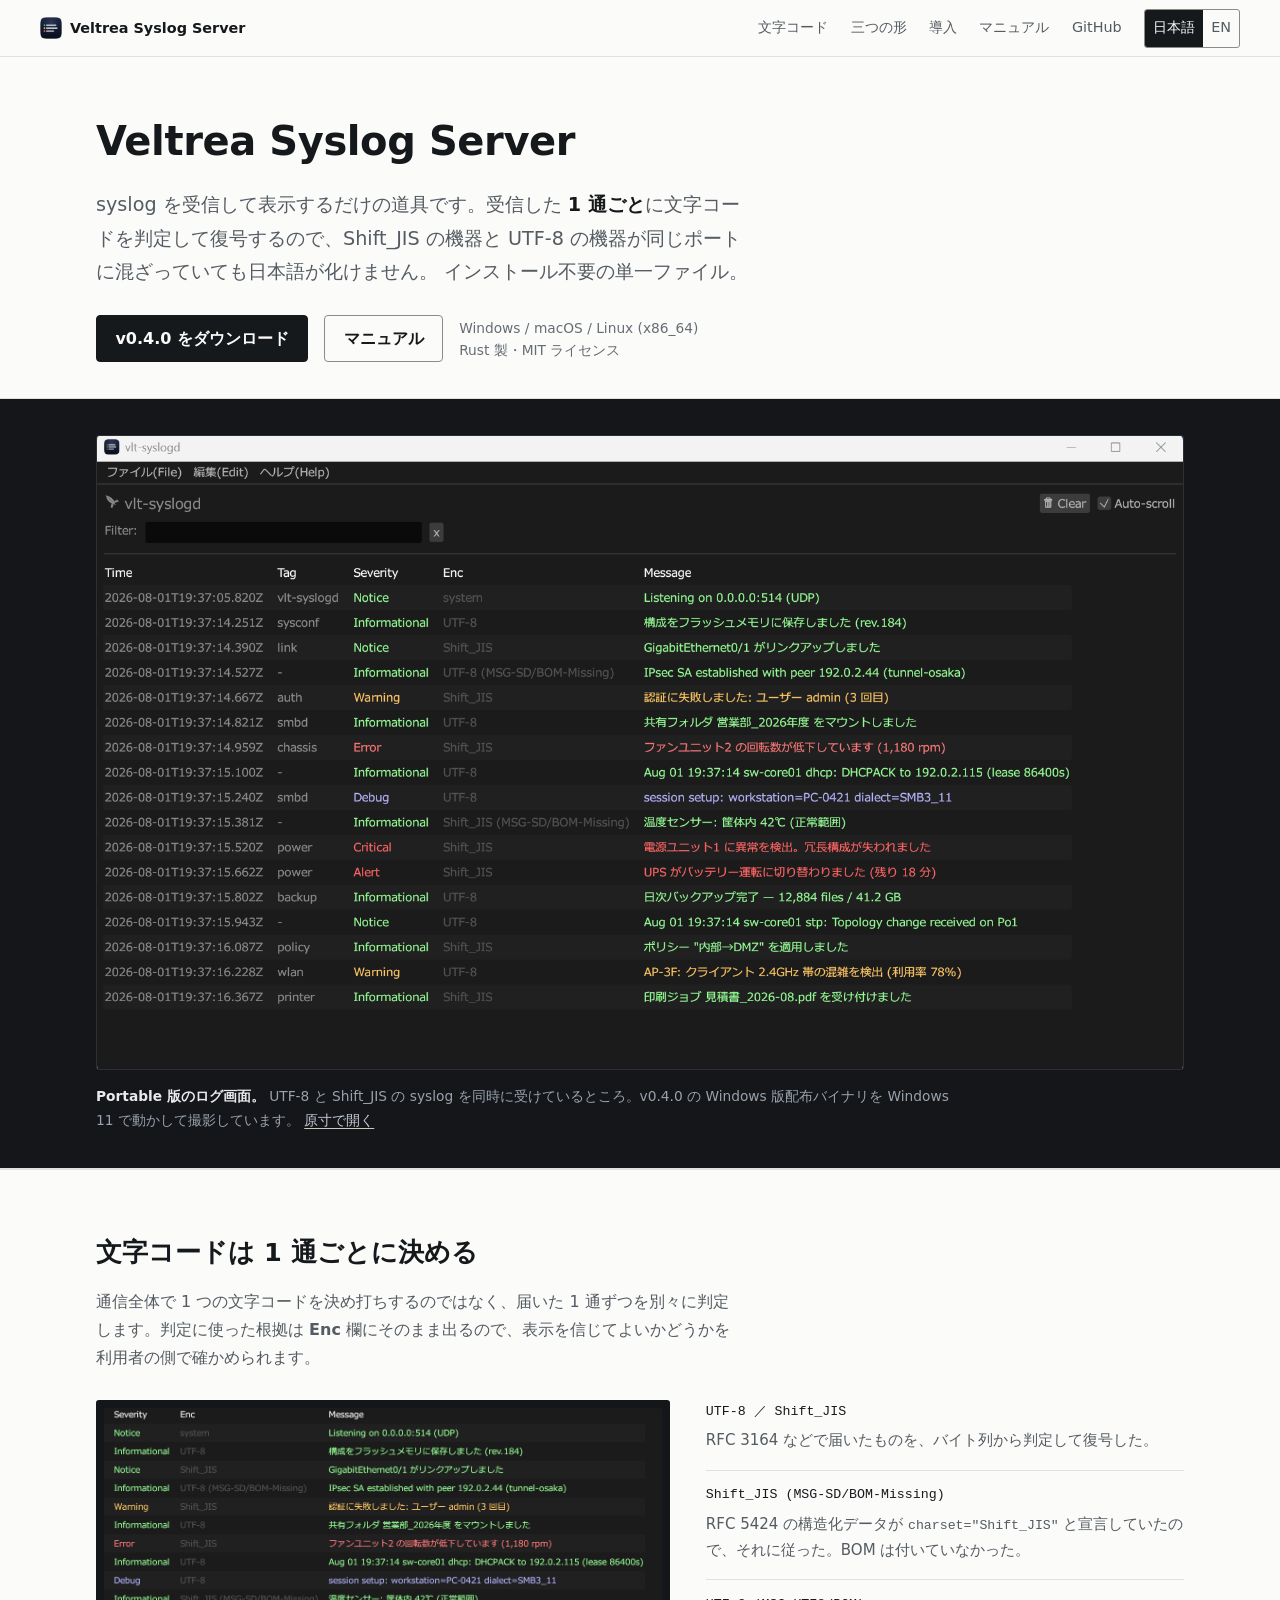
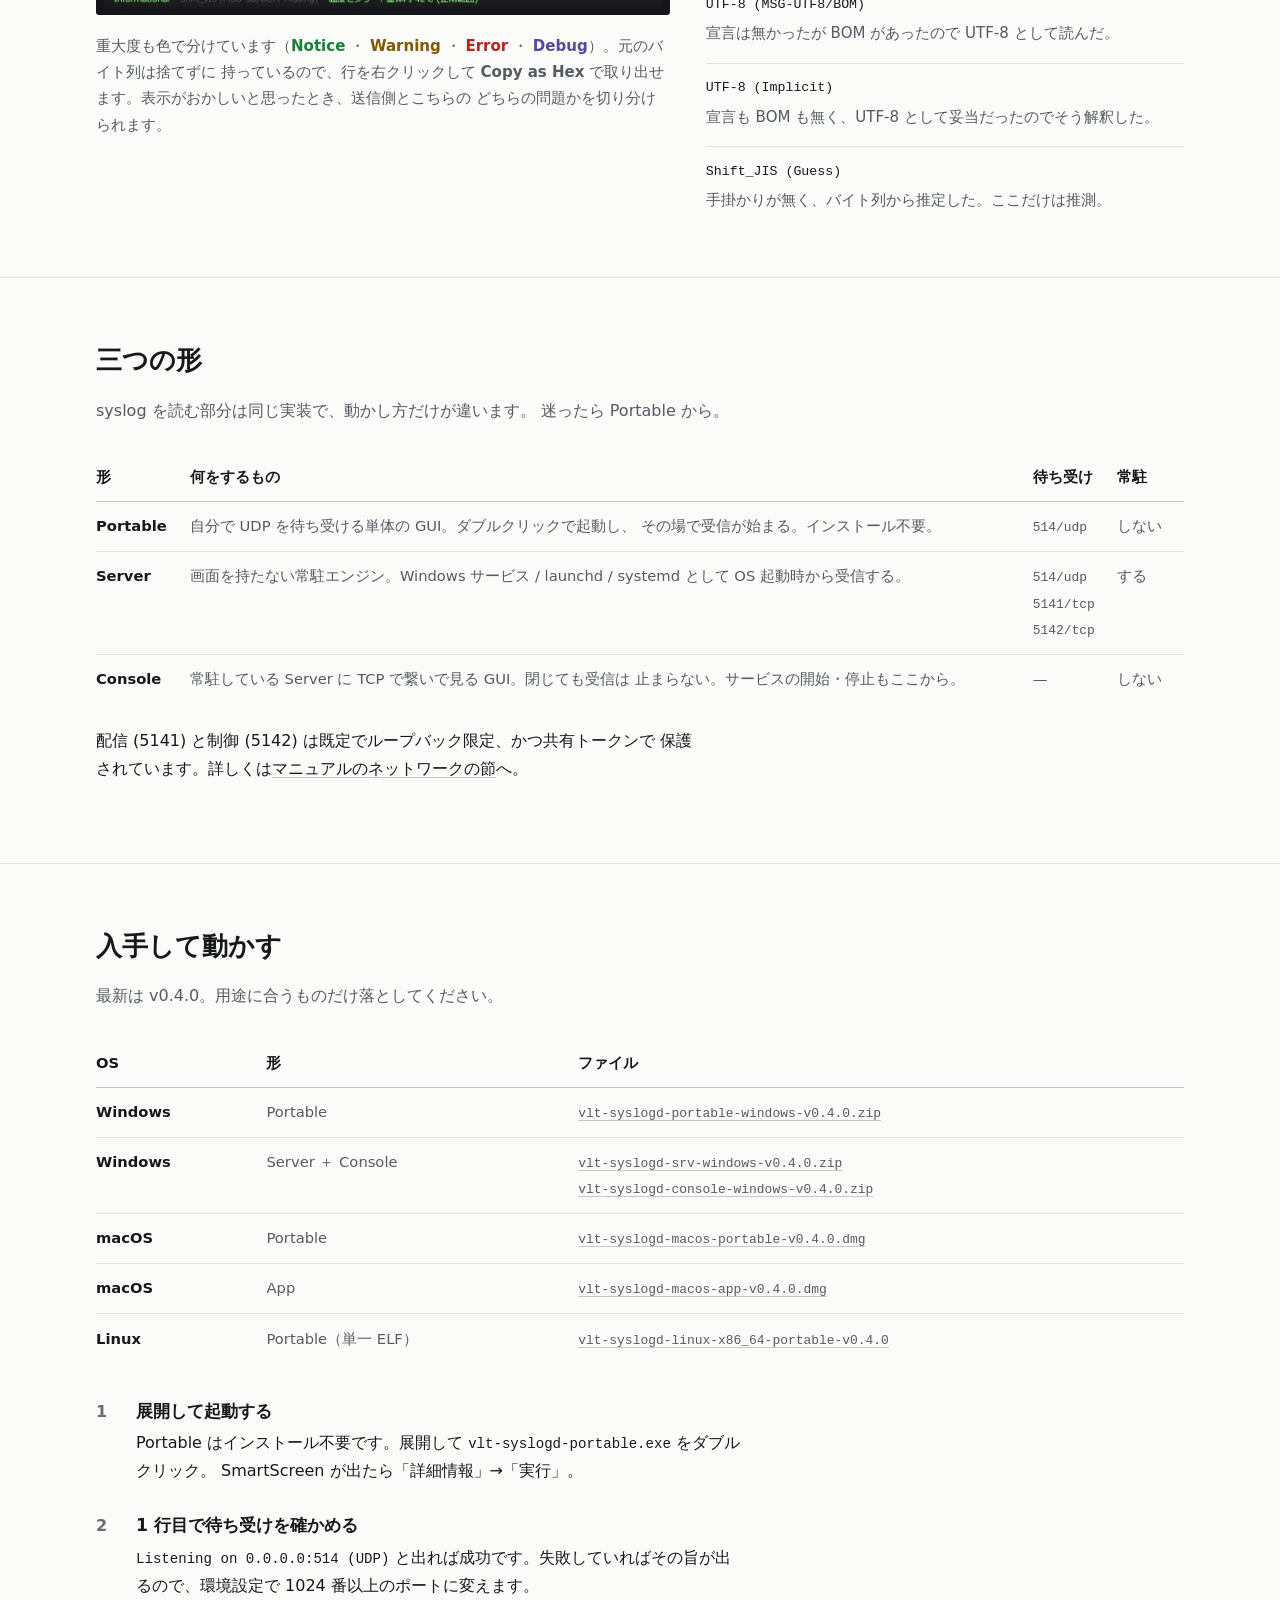
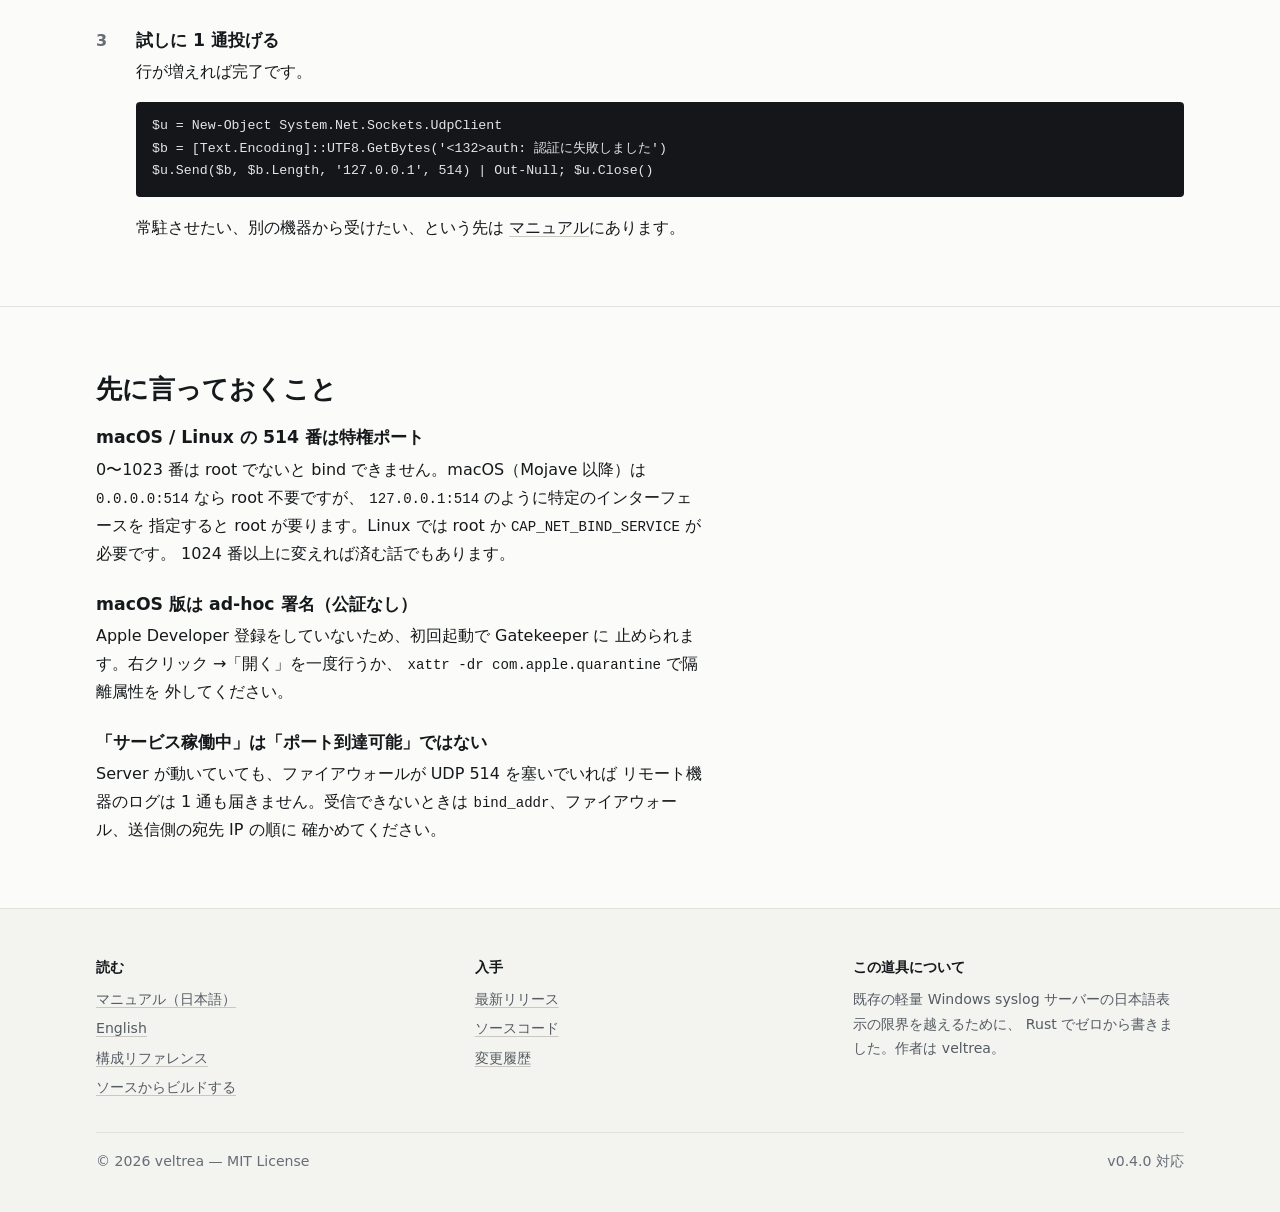
==== commit 62d9b726: "Rebuild the site on the category convention" ====
--- a/index.html
+++ b/index.html
@@ -6,7 +6,7 @@
     <title>Veltrea Syslog Server — 日本語が化けない syslog サーバー</title>
     <meta
       name="description"
-      content="受信した 1 通ごとに文字コードを判定して復号する syslog サーバー。Windows / macOS / Linux 対応、インストール不要の単一ファイル。Rust 製・MIT ライセンス。"
+      content="syslog を受信して表示する道具。受信した 1 通ごとに文字コードを判定して復号するので、Shift_JIS と UTF-8 が混在しても日本語が化けません。Windows / macOS / Linux、インストール不要の単一ファイル。Rust 製・MIT ライセンス。"
     />
     <link rel="canonical" href="https://veltrea.github.io/vlt-syslogd/" />
     <link rel="alternate" hreflang="ja" href="https://veltrea.github.io/vlt-syslogd/" />
@@ -23,27 +23,24 @@
   </head>
   <body>
     <!--
-      THESIS: 受信した 1 通ごとに符号化を判定して読む、という仕組みそのものを一面で見せる。
-        開発者向けサイトの定番（黒地＋ネオン緑の擬似ターミナル、あるいは白地の SaaS）は採らない。
-      OWN-WORLD: 原稿用紙の緑を地、版下の紙白を面、校正の朱を指示、非再現青を罫に。
-        見出しは Shippori Mincho のサブセット自前配信、本文は OS の日本語フォント。装飾はトンボと赤字だけ。
-      STORY: 訪問者は「1 通ごとに判定して読む」を数秒で理解し、実機の画面でそれを確かめ、その場で入手する。
-      FIRST VIEWPORT: 左に縦組みの題字帯。右に見出しと導入。直下に紙面パネル
-        （届いたバイト列 → 素朴な受信側の文字化け → vlt-syslogd の表示）。朱の一次ボタンは紙面のすぐ下。
-      FORM: 組版指定紙・校正刷り（自分の 7 候補中 7 位）／ seed 6c7700a0
-      FINISH: unreviewed and undocumented is unfinished; this build ends with the finish review, the verdict, and DESIGN.md
+      この面は「分野の定番を、丁寧にやる」方針で組んである。
+      同種の無料ツール（Visual Syslog Server / lnav / klogg）はどれも、
+      アプリのウィンドウを実寸で真ん中に置き、それ以外に何もしていない。
+      演出しているのは席数を売っている側だけなので、そこには寄せない。
+      したがって: 装飾なし。独自書体なし。色は重大度と状態にだけ使う。
+      画面の最初の 1/4 で「何か・対応 OS・入手」を済ませ、すぐ実物の画面に渡す。
     -->
     <a class="skip" href="#main">本文へ移動</a>
 
     <header class="masthead">
       <a class="masthead__mark" href="./">
-        <img src="assets/icon-256.png" alt="" width="26" height="26" />
-        Veltrea Syslog Server
+        <img src="assets/icon-256.png" alt="" width="22" height="22" />
+        <span class="masthead__name">Veltrea Syslog Server</span>
       </a>
       <nav aria-label="サイト内">
+        <a class="jump" href="#encoding">文字コード</a>
         <a class="jump" href="#shapes">三つの形</a>
-        <a class="jump" href="#plates">画面</a>
-        <a class="jump" href="#download">入手</a>
+        <a class="jump" href="#install">導入</a>
         <a href="manual.html">マニュアル</a>
         <a href="https://github.com/veltrea/vlt-syslogd">GitHub</a>
         <span class="lang">
@@ -54,339 +51,191 @@
     </header>
 
     <main id="main">
-      <!-- ===== 一面 ===== -->
-      <section class="hero">
-        <div class="wrap hero__grid">
-          <p class="hero__spine"><b>Veltrea Syslog Server</b>　v0.4.0</p>
-
-          <div>
-            <h1>syslog の<span class="nowrap">日本語</span>が、<em class="nowrap">化けない</em>。</h1>
-            <p class="hero__lede">
-              受信した <strong>1 通ごと</strong>に文字コードを判定して復号し、
-              <strong>どの符号化で読んだか</strong>を画面に出す syslog サーバーです。
-              インストール不要の単一ファイル。ネットワークにも管理者権限にも依存しません。
-            </p>
-
-            <!-- 校正刷り：主張ではなく、実物の突き合わせ -->
-            <div class="proof tombo">
-              <p class="proof__label">
-                <span>受信例</span>
-                <span>UDP 514</span>
-                <span>RFC 3164 形式・本文は UTF-8</span>
-              </p>
-
-              <dl>
-                <div class="proof__row">
-                  <dt>届いたバイト列</dt>
-                  <dd>
-                    3c 31 33 32 3e 61 75 74 68 3a 20 <b>e8 aa 8d e8 a8 bc e3 81
-                    ab e5 a4 b1 e6 95 97 e3 81 97 e3 81 be e3 81 97 e3 81 9f</b>
-                    3a 20 …
-                  </dd>
-                </div>
-
-                <div class="proof__row proof__row--bad">
-                  <dt>符号化を1つに決め打ちした受信側</dt>
-                  <dd>&lt;132&gt;auth: 隱崎ｨｼ縺ｫ螟ｱ謨励＠縺ｾ縺励◆: 繝ｦ繝ｼ繧ｶ繝ｼ admin</dd>
-                </div>
-
-                <div class="proof__row proof__row--good">
-                  <dt>vlt-syslogd の表示</dt>
-                  <dd>
-                    認証に失敗しました: ユーザー admin (3 回目)<span
-                      class="proof__enc"
-                      >Enc: UTF-8</span
-                    >
-                  </dd>
-                </div>
-              </dl>
-
-              <p class="proof__note">
-                判定は通信全体ではなく 1 通ごとに行います。同じ port に
-                Shift_JIS の機器と UTF-8 の機器が混ざっていても、
-                どちらもそのまま読めます。判定に使った符号化は画面の
-                <b>Enc</b> 欄に出るので、表示を信じてよいかどうかを利用者が確かめられます。
+      <!-- 冒頭。名前・一行・入手だけ。 -->
+      <section class="intro">
+        <div class="wrap">
+          <h1>Veltrea Syslog Server</h1>
+          <p class="intro__lede">
+            syslog を受信して表示するだけの道具です。受信した
+            <b>1 通ごと</b>に文字コードを判定して復号するので、Shift_JIS の機器と
+            UTF-8 の機器が同じポートに混ざっていても日本語が化けません。
+            インストール不要の単一ファイル。
+          </p>
+          <div class="actions">
+            <a
+              class="btn"
+              href="https://github.com/veltrea/vlt-syslogd/releases/latest"
+              >v0.4.0 をダウンロード</a
+            >
+            <a class="btn btn--plain" href="manual.html">マニュアル</a>
+            <span class="meta">
+              Windows / macOS / Linux (x86_64)<br />
+              Rust 製・MIT ライセンス
+            </span>
+          </div>
+        </div>
+      </section>
+
+      <!-- 実物。ここがこのページの主。 -->
+      <div class="band">
+        <div class="wrap">
+          <figure>
+            <a href="assets/portable-main.png" target="_blank" rel="noopener">
+              <img
+                src="assets/portable-main.png"
+                width="1698"
+                height="989"
+                alt="Portable 版のログ画面。Time・Tag・Severity・Enc・Message の 5 列に、UTF-8 と Shift_JIS の日本語メッセージが混在して正しく表示されている。"
+              />
+            </a>
+            <figcaption>
+              <b>Portable 版のログ画面。</b>
+              UTF-8 と Shift_JIS の syslog を同時に受けているところ。v0.4.0 の
+              Windows 版配布バイナリを Windows 11 で動かして撮影しています。
+              <a href="assets/portable-main.png" target="_blank" rel="noopener"
+                >原寸で開く</a
+              >
+            </figcaption>
+          </figure>
+        </div>
+      </div>
+
+      <!-- 他と違う唯一の点 -->
+      <section class="section" id="encoding">
+        <div class="wrap">
+          <h2>文字コードは 1 通ごとに決める</h2>
+          <p class="section__lede">
+            通信全体で 1 つの文字コードを決め打ちするのではなく、届いた
+            1 通ずつを別々に判定します。判定に使った根拠は
+            <b>Enc</b> 欄にそのまま出るので、表示を信じてよいかどうかを
+            利用者の側で確かめられます。
+          </p>
+
+          <div class="enc">
+            <div>
+              <div class="enc__shot">
+                <img
+                src="assets/enc-column.png"
+                width="1180"
+                height="421"
+                alt="ログ画面の Severity・Enc・Message 列の拡大。Enc 欄に UTF-8、Shift_JIS、UTF-8 (MSG-SD/BOM-Missing) などが行ごとに異なって表示されている。"
+                />
+              </div>
+              <p class="enc__aside">
+                重大度も色で分けています（<span class="sev sev--ok">Notice</span> ・
+                <span class="sev sev--warn">Warning</span> ・
+                <span class="sev sev--error">Error</span> ・
+                <span class="sev sev--debug">Debug</span>）。元のバイト列は捨てずに
+                持っているので、行を右クリックして <b>Copy as Hex</b>
+                で取り出せます。表示がおかしいと思ったとき、送信側とこちらの
+                どちらの問題かを切り分けられます。
               </p>
             </div>
 
-            <div class="actions">
-              <a
-                class="btn btn--primary"
-                href="https://github.com/veltrea/vlt-syslogd/releases/latest"
-                >v0.4.0 を入手する</a
-              >
-              <a class="btn btn--ghost" href="manual.html">マニュアルを読む</a>
-              <small>
-                MIT ライセンス・Rust 製<br />
-                Windows / macOS / Linux（x86_64）
-              </small>
-            </div>
-          </div>
+            <dl class="enc__list">
+              <dt>UTF-8 ／ Shift_JIS</dt>
+              <dd>
+                RFC 3164 などで届いたものを、バイト列から判定して復号した。
+              </dd>
+
+              <dt>Shift_JIS (MSG-SD/BOM-Missing)</dt>
+              <dd>
+                RFC 5424 の構造化データが <code>charset="Shift_JIS"</code>
+                と宣言していたので、それに従った。BOM は付いていなかった。
+              </dd>
+
+              <dt>UTF-8 (MSG-UTF8/BOM)</dt>
+              <dd>宣言は無かったが BOM があったので UTF-8 として読んだ。</dd>
+
+              <dt>UTF-8 (Implicit)</dt>
+              <dd>
+                宣言も BOM も無く、UTF-8 として妥当だったのでそう解釈した。
+              </dd>
+
+              <dt>Shift_JIS (Guess)</dt>
+              <dd>手掛かりが無く、バイト列から推定した。ここだけは推測。</dd>
+            </dl>
+          </div>
+
         </div>
       </section>
 
-      <!-- ===== 判定の根拠 ===== -->
-      <section class="section" id="encoding">
-        <div class="wrap">
-          <div class="section__head">
-            <h2>何を根拠に、その文字コードだと決めたのか</h2>
-            <p>
-              推測だけに頼りません。送信側が符号化を宣言していればそれを最優先し、
-              宣言がなければ BOM を見て、それも無ければバイト列から判定します。
-              どの段で決まったかは <b>Enc</b> 欄の表記でそのまま分かります。
-            </p>
-          </div>
-
-          <div class="table-scroll">
-            <table>
-              <caption class="visually-hidden">
-                受信形式ごとの符号化の決め方と Enc 欄の表示
-              </caption>
-              <thead>
-                <tr>
-                  <th scope="col">届いた形</th>
-                  <th scope="col">決め方</th>
-                  <th scope="col">Enc 欄の表示</th>
-                </tr>
-              </thead>
-              <tbody>
-                <tr>
-                  <td>
-                    RFC 5424 ＋ 構造化データに
-                    <code>charset="Shift_JIS"</code>
-                  </td>
-                  <td>
-                    宣言をそのまま信じる。BOM は「付いていれば外す」程度の寛容な扱い。
-                  </td>
-                  <td><code>Shift_JIS (MSG-SD/BOM-Missing)</code></td>
-                </tr>
-                <tr>
-                  <td>RFC 5424 ＋ 宣言なし・BOM あり</td>
-                  <td>BOM を根拠に UTF-8 として読む。</td>
-                  <td><code>UTF-8 (MSG-UTF8/BOM)</code></td>
-                </tr>
-                <tr>
-                  <td>RFC 5424 ＋ 宣言も BOM も無し</td>
-                  <td>
-                    UTF-8 として妥当なら UTF-8。妥当でなければバイト列から推定する。
-                  </td>
-                  <td>
-                    <code>UTF-8 (Implicit)</code> ／ <code>Shift_JIS (Guess)</code>
-                  </td>
-                </tr>
-                <tr>
-                  <td>
-                    RFC 3164（<code>&lt;PRI&gt;Aug 01 19:37:14 host tag: …</code>）
-                  </td>
-                  <td>本文のバイト列から符号化を推定する。</td>
-                  <td><code>UTF-8</code> ／ <code>Shift_JIS</code></td>
-                </tr>
-                <tr>
-                  <td>
-                    素の BSD 形式（<code>&lt;PRI&gt;tag: …</code>、日時もホスト名も無し）
-                  </td>
-                  <td>
-                    そのまま受け取り、コロンの前をタグとして取り出す。
-                  </td>
-                  <td><code>UTF-8</code> ／ <code>Shift_JIS</code></td>
-                </tr>
-              </tbody>
-            </table>
-          </div>
-
-          <p style="margin-top: 1.5rem">
-            機器の実装が規格どおりでないことは珍しくありません。だから
-            <b>受け取れる形を広く、決め方を明示する</b>という方針をとっています。
-            元のバイト列は捨てずに保持しているので、行を右クリックして
-            <b>Copy as Hex</b> で取り出せます。
+      <!-- 三つの形 -->
+      <section class="section" id="shapes">
+        <div class="wrap">
+          <h2>三つの形</h2>
+          <p class="section__lede">
+            syslog を読む部分は同じ実装で、動かし方だけが違います。
+            迷ったら Portable から。
           </p>
-        </div>
-      </section>
-
-      <!-- ===== 三つの形 ===== -->
-      <section class="section" id="shapes">
-        <div class="wrap">
-          <div class="section__head">
-            <h2>同じエンジンを、三つの形で</h2>
-            <p>
-              使い方が違うだけで、syslog を読む部分は同じ実装です。
-              迷ったら Portable から始めてください。
-            </p>
-          </div>
-
-          <div class="shape">
-            <h3 class="shape__name">
-              Portable
-              <span>vlt-syslogd-portable</span>
-            </h3>
-            <div class="shape__body">
-              <p>
-                自分で UDP を待ち受ける単体の GUI。ダブルクリックで起動し、
-                その場で受信が始まります。インストールもサービス登録も、
-                インターネットも要りません。
-              </p>
-              <p>
-                現場に持ち込むノート PC、客先の借り物の端末、
-                「いま 10 分だけログを見たい」という場面のための形です。
-              </p>
-            </div>
-            <dl class="shape__spec">
-              <div><dt>要る権限</dt><dd>なし（Windows）</dd></div>
-              <div><dt>待ち受け</dt><dd>514/udp</dd></div>
-              <div><dt>常駐</dt><dd>しない</dd></div>
-            </dl>
-          </div>
-
-          <div class="shape">
-            <h3 class="shape__name">
-              Server
-              <span>vlt-syslogd-srv</span>
-            </h3>
-            <div class="shape__body">
-              <p>
-                画面を持たない常駐エンジン。Windows サービス / launchd /
-                systemd として登録し、OS の起動と同時に受信を始めます。
-                受け取ったログはファイルへ書き出し、Console へ配信します。
-              </p>
-              <p>
-                24 時間受け続ける必要がある、サーバールーム側の形です。
-              </p>
-            </div>
-            <dl class="shape__spec">
-              <div><dt>要る権限</dt><dd>導入時のみ管理者</dd></div>
-              <div><dt>待ち受け</dt><dd>514/udp・5141/tcp・5142/tcp</dd></div>
-              <div><dt>常駐</dt><dd>する</dd></div>
-            </dl>
-          </div>
-
-          <div class="shape">
-            <h3 class="shape__name">
-              Console
-              <span>vlt-syslogd-console</span>
-            </h3>
-            <div class="shape__body">
-              <p>
-                常駐している Server に TCP で繋いで見るための GUI。
-                見たいときだけ起動し、閉じても受信は止まりません。
-                サービスの開始・停止・設定の適用も、この画面から行えます。
-              </p>
-              <p>
-                配信 (5141) と制御 (5142) は既定でループバック限定、
-                かつ共有トークンで保護されています。
-              </p>
-            </div>
-            <dl class="shape__spec">
-              <div><dt>要る権限</dt><dd>なし（操作時のみ UAC）</dd></div>
-              <div><dt>接続先</dt><dd>127.0.0.1:5141 / 5142</dd></div>
-              <div><dt>常駐</dt><dd>しない</dd></div>
-            </dl>
-          </div>
-        </div>
-      </section>
-
-      <!-- ===== 実機の画面 ===== -->
-      <section class="section" id="plates">
-        <div class="wrap">
-          <div class="section__head">
-            <h2>実機の画面</h2>
-            <p>
-              いずれも v0.4.0 の Windows 版配布バイナリを Windows 11 上で動かし、
-              UTF-8 と Shift_JIS を混ぜた syslog を流して撮影したものです。
-            </p>
-          </div>
-
-          <figure class="plate">
-            <div class="plate__frame">
-              <a href="assets/portable-main.png" target="_blank" rel="noopener">
-                <img
-                  src="assets/portable-main.png"
-                  width="1698"
-                  height="989"
-                  alt="Portable 版のログ一覧。Time・Tag・Severity・Enc・Message の 5 列に、UTF-8 と Shift_JIS の日本語メッセージが混在して正しく表示されている。"
-                />
-              </a>
-            </div>
-            <figcaption class="plate__caption">
-              <b>Portable — ログ一覧</b>
-              <span>
-                Enc 欄を見ると、同じ画面に <code>UTF-8</code>・<code>Shift_JIS</code>・<code
-                  >Shift_JIS (MSG-SD/BOM-Missing)</code
-                >
-                が混ざっています。すべて別々の送信元・別々の形式で届いたものです。
-                重大度は色でも区別され、Critical と Alert は朱で立ち上がります。
-                <a class="plate__full" href="assets/portable-main.png" target="_blank" rel="noopener"
-                  >原寸で開く</a
-                >
-              </span>
-            </figcaption>
-          </figure>
-
-          <div class="plate plate--split">
-            <div class="plate__frame">
-              <a href="assets/portable-prefs.png" target="_blank" rel="noopener">
-                <img
-                  src="assets/portable-prefs-detail.png"
-                  width="760"
-                  height="215"
-                  alt="環境設定ダイアログ。待ち受けポート 514 と、ログ保存先のパスが並んでいる。"
-                />
-              </a>
-            </div>
-            <div class="plate__caption">
-              <b>環境設定</b>
-              <span>
-                待ち受けポートとログの保存先だけの、二項目の設定です。
-                514 が既に使われている環境では、ここで別のポートに変えられます。
-                起動時の bind の成否は、ログ一覧の 1 行目にそのまま出ます。
-                <a class="plate__full" href="assets/portable-prefs.png" target="_blank" rel="noopener"
-                  >全体を開く</a
-                >
-              </span>
-            </div>
-          </div>
-
-          <figure class="plate">
-            <div class="plate__frame">
-              <a href="assets/console-main.png" target="_blank" rel="noopener">
-                <img
-                  src="assets/console-main.png"
-                  width="1698"
-                  height="989"
-                  alt="Console が Server に接続している画面。上部に緑の「受信中 (127.0.0.1:5141)」表示と、サービスの開始・停止・再起動ボタンが並ぶ。"
-                />
-              </a>
-            </div>
-            <figcaption class="plate__caption">
-              <b>Console — 常駐 Server に接続中</b>
-              <span>
-                緑の「● 受信中」は配信チャネルが繋がっている状態です。
-                サービスの開始 / 停止 / 再起動もここから行えます
-                （この画面はサービス登録せずエンジンを直接起動しているため、
-                サービス状態は「未インストール」と出ています）。
-                <a class="plate__full" href="assets/console-main.png" target="_blank" rel="noopener"
-                  >原寸で開く</a
-                >
-              </span>
-            </figcaption>
-          </figure>
-        </div>
-      </section>
-
-      <!-- ===== 入手と導入 ===== -->
-      <section class="section" id="download">
-        <div class="wrap">
-          <div class="section__head">
-            <h2>入手する</h2>
-            <p>
-              最新は <b>v0.4.0</b>。用途に合うものだけを落としてください。
-              すべて GitHub Releases に置いてあります。
-            </p>
-          </div>
 
           <div class="table-scroll">
             <table>
               <thead>
                 <tr>
+                  <th scope="col">形</th>
+                  <th scope="col">何をするもの</th>
+                  <th scope="col">待ち受け</th>
+                  <th scope="col">常駐</th>
+                </tr>
+              </thead>
+              <tbody>
+                <tr>
+                  <td>Portable</td>
+                  <td>
+                    自分で UDP を待ち受ける単体の GUI。ダブルクリックで起動し、
+                    その場で受信が始まる。インストール不要。
+                  </td>
+                  <td><code>514/udp</code></td>
+                  <td>しない</td>
+                </tr>
+                <tr>
+                  <td>Server</td>
+                  <td>
+                    画面を持たない常駐エンジン。Windows サービス / launchd /
+                    systemd として OS 起動時から受信する。
+                  </td>
+                  <td>
+                    <code>514/udp</code><br /><code>5141/tcp</code><br /><code
+                      >5142/tcp</code
+                    >
+                  </td>
+                  <td>する</td>
+                </tr>
+                <tr>
+                  <td>Console</td>
+                  <td>
+                    常駐している Server に TCP で繋いで見る GUI。閉じても受信は
+                    止まらない。サービスの開始・停止もここから。
+                  </td>
+                  <td>—</td>
+                  <td>しない</td>
+                </tr>
+              </tbody>
+            </table>
+          </div>
+
+          <p style="margin-top: 1.5rem">
+            配信 (5141) と制御 (5142) は既定でループバック限定、かつ共有トークンで
+            保護されています。詳しくは<a href="manual.html#network"
+              >マニュアルのネットワークの節</a
+            >へ。
+          </p>
+        </div>
+      </section>
+
+      <!-- 入手して動かす -->
+      <section class="section" id="install">
+        <div class="wrap">
+          <h2>入手して動かす</h2>
+          <p class="section__lede">
+            最新は v0.4.0。用途に合うものだけ落としてください。
+          </p>
+
+          <div class="table-scroll">
+            <table>
+              <thead>
+                <tr>
                   <th scope="col">OS</th>
                   <th scope="col">形</th>
                   <th scope="col">ファイル</th>
@@ -410,8 +259,7 @@
                     <a
                       href="https://github.com/veltrea/vlt-syslogd/releases/download/v0.4.0/vlt-syslogd-srv-windows-v0.4.0.zip"
                       ><code>vlt-syslogd-srv-windows-v0.4.0.zip</code></a
-                    >
-                    ／
+                    ><br />
                     <a
                       href="https://github.com/veltrea/vlt-syslogd/releases/download/v0.4.0/vlt-syslogd-console-windows-v0.4.0.zip"
                       ><code>vlt-syslogd-console-windows-v0.4.0.zip</code></a
@@ -430,7 +278,7 @@
                 </tr>
                 <tr>
                   <td>macOS</td>
-                  <td>App（データは Application Support）</td>
+                  <td>App</td>
                   <td>
                     <a
                       href="https://github.com/veltrea/vlt-syslogd/releases/download/v0.4.0/vlt-syslogd-macos-app-v0.4.0.dmg"
@@ -440,7 +288,7 @@
                 </tr>
                 <tr>
                   <td>Linux</td>
-                  <td>Portable（x86_64・単一 ELF）</td>
+                  <td>Portable（単一 ELF）</td>
                   <td>
                     <a
                       href="https://github.com/veltrea/vlt-syslogd/releases/download/v0.4.0/vlt-syslogd-linux-x86_64-portable-v0.4.0"
@@ -452,39 +300,38 @@
             </table>
           </div>
 
-          <h3 style="margin-top: 2.5rem; font-size: var(--step-2)">
-            動かすまで、三手
-          </h3>
-          <ol class="steps" style="margin-top: 1.5rem">
+          <ol class="steps" style="margin-top: 2.25rem">
             <li>
               <div>
                 <h3>展開して起動する</h3>
-                <p>
-                  Portable はインストール不要です。zip を展開して
+                <p style="margin-bottom: 0">
+                  Portable はインストール不要です。展開して
                   <code>vlt-syslogd-portable.exe</code> をダブルクリック。
-                  SmartScreen が出たら「詳細情報」→「実行」を選びます。
+                  SmartScreen が出たら「詳細情報」→「実行」。
                 </p>
               </div>
             </li>
             <li>
               <div>
                 <h3>1 行目で待ち受けを確かめる</h3>
-                <p>
-                  ログ一覧の先頭に <code>Listening on 0.0.0.0:514 (UDP)</code>
-                  と出れば待ち受け成功です。失敗していればその旨が出るので、
-                  環境設定でポートを変えてください。
+                <p style="margin-bottom: 0">
+                  <code>Listening on 0.0.0.0:514 (UDP)</code>
+                  と出れば成功です。失敗していればその旨が出るので、環境設定で
+                  1024 番以上のポートに変えます。
                 </p>
               </div>
             </li>
             <li>
               <div>
                 <h3>試しに 1 通投げる</h3>
-                <p>PowerShell から自分宛てに送って、行が増えれば完了です。</p>
-                <pre class="cmd"><code>$u = New-Object System.Net.Sockets.UdpClient
+                <p>行が増えれば完了です。</p>
+                <pre
+                  class="cmd"
+                ><code>$u = New-Object System.Net.Sockets.UdpClient
 $b = [Text.Encoding]::UTF8.GetBytes('&lt;132&gt;auth: 認証に失敗しました')
 $u.Send($b, $b.Length, '127.0.0.1', 514) | Out-Null; $u.Close()</code></pre>
                 <p style="margin-bottom: 0">
-                  常駐させたい、別の機器から受けたい、といった先の手順は
+                  常駐させたい、別の機器から受けたい、という先は
                   <a href="manual.html">マニュアル</a>にあります。
                 </p>
               </div>
@@ -493,49 +340,38 @@
         </div>
       </section>
 
-      <!-- ===== 正直な制限 ===== -->
+      <!-- 正直な制限 -->
       <section class="section" id="limits">
         <div class="wrap">
-          <div class="section__head">
-            <h2>先に言っておくこと</h2>
-            <p>
-              使い始めてから詰まりやすいのは、たいていこの三つです。
-            </p>
-          </div>
-
-          <div style="display: grid; gap: 2rem; max-width: 44rem">
-            <div class="caution">
+          <h2>先に言っておくこと</h2>
+          <div class="notes">
+            <div class="note">
               <h3>macOS / Linux の 514 番は特権ポート</h3>
               <p>
                 0〜1023 番は root でないと bind できません。macOS（Mojave 以降）は
                 <code>0.0.0.0:514</code> なら root 不要ですが、
-                <code>127.0.0.1:514</code> のように特定のインターフェースを指定すると
-                root が要ります。Linux では root か
+                <code>127.0.0.1:514</code> のように特定のインターフェースを
+                指定すると root が要ります。Linux では root か
                 <code>CAP_NET_BIND_SERVICE</code> が必要です。
-                避けたい場合は 1024 番以上に変えてください。
+                1024 番以上に変えれば済む話でもあります。
               </p>
             </div>
-
-            <div class="caution">
+            <div class="note">
               <h3>macOS 版は ad-hoc 署名（公証なし）</h3>
               <p>
-                Apple Developer 登録をしていないため、ダウンロード後の初回起動で
-                Gatekeeper に止められます。右クリック →「開く」を一度行うか、
-                <code>xattr -dr com.apple.quarantine</code>
-                で隔離属性を外してください。Portable 版はデータを
-                <code>.app</code> の隣に置く都合上、隔離属性が残っていると
-                App Translocation でその置き場所が壊れます。
+                Apple Developer 登録をしていないため、初回起動で Gatekeeper に
+                止められます。右クリック →「開く」を一度行うか、
+                <code>xattr -dr com.apple.quarantine</code> で隔離属性を
+                外してください。
               </p>
             </div>
-
-            <div class="caution">
+            <div class="note">
               <h3>「サービス稼働中」は「ポート到達可能」ではない</h3>
               <p>
-                Server がサービスとして動いていても、ファイアウォールが UDP 514 を
-                塞いでいればリモート機器のログは 1 通も届きません。
-                受信できないときは、<code>bind_addr</code> が
-                <code>127.0.0.1</code> になっていないか、ファイアウォールが開いているか、
-                送信側が正しい IP を向いているかを順に確かめてください。
+                Server が動いていても、ファイアウォールが UDP 514 を塞いでいれば
+                リモート機器のログは 1 通も届きません。受信できないときは
+                <code>bind_addr</code>、ファイアウォール、送信側の宛先 IP の順に
+                確かめてください。
               </p>
             </div>
           </div>
@@ -586,19 +422,16 @@
           </div>
           <div>
             <h2>この道具について</h2>
-            <p style="max-width: none">
+            <p>
               既存の軽量 Windows syslog サーバーの日本語表示の限界を越えるために、
               Rust でゼロから書きました。作者は veltrea。
-              MIT ライセンスで公開しています。
             </p>
           </div>
         </div>
 
         <div class="colophon__end">
           <span>© 2026 veltrea — MIT License</span>
-          <span>
-            見出し書体 Shippori Mincho（SIL Open Font License 1.1）
-          </span>
+          <span>v0.4.0 対応</span>
         </div>
       </div>
     </footer>
--- a/styles.css
+++ b/styles.css
@@ -1,70 +1,47 @@
 @charset "UTF-8";
 /* ==========================================================================
    Veltrea Syslog Server — site styles
-   世界: 写植・活版時代の「組版指定紙 / 校正刷り」。
-   地は原稿用紙の緑、紙面は版下の白、指示は校正の朱、罫は非再現青。
+
+   方針: この分野の定番を、丁寧にやる。
+   小さな無料ツールのサイト（Visual Syslog Server / lnav / klogg など）は
+   例外なく「アプリのウィンドウを実寸で真ん中に置き、他に何もしない」。
+   演出しているのは席数を売っている側だけなので、そちらには寄せない。
+
+   したがってここには、飾りの背景・装飾用の罫・独自書体・世界観の演出を
+   一切置かない。色は意味のあるところ——重大度と状態——にだけ使う。
    ========================================================================== */
 
-/* --- 1. 書体 ------------------------------------------------------------ */
-/* 見出し用: Shippori Mincho (SIL OFL 1.1) をサブセットして自前配信。
-   本文は各 OS の日本語フォントに任せる —— 本製品自身が OS の日本語
-   フォントを読み込んで文字を出すソフトなので、字面もそれに合わせる。 */
-@font-face {
-  font-family: "Shippori Display";
-  src: url("assets/fonts/shippori-subset.woff2") format("woff2");
-  font-weight: 600;
-  font-style: normal;
-  font-display: swap;
-}
-
 :root {
-  /* 色 */
-  --sumi: #131815;
-  --viridian: #0a3a2c;
-  --viridian-deep: #062a1f;
-  --viridian-mid: #12594a;
-  --paper: #f2f1ea;
-  --paper-2: #e3e2d8;
-  --paper-3: #cfcec2;
-  --shu: #d4381f;
-  --shu-bright: #f2593c;
-  /* 紙の上で本文級の朱を使うときは、こちらの濃い朱（4.5:1 以上）を使う */
-  --shu-ink: #b62f18;
-  --aopen: #8cc0de;
-  --aopen-deep: #2f6a8c;
-
-  /* 地の上の文字 */
-  --on-viridian: #f2f1ea;
-  --on-viridian-dim: #a9c6ba;
-  /* 紙の上の文字 */
-  --on-paper: #1a211c;
-  --on-paper-dim: #56635b;
+  /* 地と字 */
+  --bg: #fbfbf9;
+  --bg-2: #f3f3f0;
+  --band: #14161a; /* スクリーンショットが載る暗い帯 */
+  --fg: #16191c;
+  --fg-dim: #545b62;
+  --fg-faint: #666d75;
+  --rule: #e2e2dc;
+  --rule-strong: #c8c8c0;
+  --rule-ui: #8c8c84; /* 押せるものの輪郭。3:1 を満たす濃さ */
+
+  /* 重大度の色。アプリ側の配色を明るい地に合わせて濃くしたもの。
+     ここ以外では使わない（装飾に流用しない）。 */
+  --sev-ok: #1a7f37;
+  --sev-warn: #7f5900;
+  --sev-error: #b3261e;
+  --sev-debug: #56499f;
 
   /* 版面 */
-  --measure: 34em;
-  --gutter: clamp(1.25rem, 4vw, 3rem);
-  --page: 76rem;
-
-  /* 級・歯送り */
-  --step--1: clamp(0.78rem, 0.75rem + 0.15vw, 0.86rem);
-  --step-0: clamp(0.95rem, 0.9rem + 0.25vw, 1.06rem);
-  --step-1: clamp(1.1rem, 1rem + 0.5vw, 1.3rem);
-  --step-2: clamp(1.35rem, 1.15rem + 1vw, 1.85rem);
-  --step-3: clamp(1.8rem, 1.4rem + 2vw, 2.9rem);
-  --step-4: clamp(2.4rem, 1.6rem + 4.2vw, 5rem);
-
-  --font-display: "Shippori Display", "Hiragino Mincho ProN", "Yu Mincho",
-    "Noto Serif JP", serif;
-  --font-body: "Hiragino Kaku Gothic ProN", "Hiragino Sans", "Yu Gothic",
-    "Noto Sans JP", "Meiryo", system-ui, sans-serif;
+  --page: 68rem;
+  --measure: 38em;
+  --gutter: clamp(1.15rem, 4vw, 2.5rem);
+
+  --font: -apple-system, BlinkMacSystemFont, "Segoe UI",
+    "Hiragino Kaku Gothic ProN", "Hiragino Sans", "Yu Gothic", "Noto Sans JP",
+    Meiryo, system-ui, sans-serif;
   --font-data: ui-monospace, "SFMono-Regular", "SF Mono", Menlo, Consolas,
     "Noto Sans Mono", monospace;
-
-  --rule: 1px solid color-mix(in srgb, var(--aopen) 40%, transparent);
-  --rule-paper: 1px solid var(--paper-3);
-}
-
-/* --- 2. 素地 ------------------------------------------------------------ */
+}
+
 *,
 *::before,
 *::after {
@@ -73,7 +50,7 @@
 
 html {
   scroll-behavior: smooth;
-  scroll-padding-top: 5.5rem;
+  scroll-padding-top: 4.5rem;
   -webkit-text-size-adjust: 100%;
 }
 
@@ -85,39 +62,12 @@
 
 body {
   margin: 0;
-  background: var(--viridian);
-  color: var(--on-viridian);
-  font-family: var(--font-body);
-  font-size: var(--step-0);
-  line-height: 1.85;
+  background: var(--bg);
+  color: var(--fg);
+  font-family: var(--font);
+  font-size: 1rem;
+  line-height: 1.75;
   font-feature-settings: "palt" 1;
-  overflow-x: hidden;
-}
-
-/* 非再現青の方眼 —— 指定紙の罫。印刷には出ない色、という含み。 */
-body::before {
-  content: "";
-  position: fixed;
-  inset: 0;
-  pointer-events: none;
-  z-index: 0;
-  background-image: linear-gradient(
-      to right,
-      color-mix(in srgb, var(--aopen) 9%, transparent) 1px,
-      transparent 1px
-    ),
-    linear-gradient(
-      to bottom,
-      color-mix(in srgb, var(--aopen) 9%, transparent) 1px,
-      transparent 1px
-    );
-  background-size: 28px 28px;
-  mask-image: radial-gradient(120% 90% at 50% 0%, #000 20%, transparent 80%);
-}
-
-body > * {
-  position: relative;
-  z-index: 1;
 }
 
 img {
@@ -128,22 +78,43 @@
 
 a {
   color: inherit;
+  text-underline-offset: 0.2em;
+  text-decoration-color: var(--rule-strong);
+}
+
+a:hover {
+  text-decoration-color: currentColor;
 }
 
 h1,
 h2,
 h3,
 h4 {
-  font-family: var(--font-display);
-  font-weight: 600;
-  line-height: 1.28;
-  letter-spacing: 0.01em;
+  margin: 0;
+  line-height: 1.42;
+  font-weight: 700;
   text-wrap: balance;
-  margin: 0;
+}
+
+h1 {
+  font-size: clamp(1.8rem, 1.35rem + 2vw, 2.5rem);
+  letter-spacing: -0.01em;
+}
+
+h2 {
+  font-size: clamp(1.3rem, 1.15rem + 0.7vw, 1.6rem);
+}
+
+h3 {
+  font-size: 1.08rem;
+}
+
+h4 {
+  font-size: 1rem;
 }
 
 p {
-  margin: 0 0 1.1em;
+  margin: 0 0 1em;
   max-width: var(--measure);
 }
 
@@ -151,14 +122,13 @@
 kbd,
 samp {
   font-family: var(--font-data);
-  font-size: 0.9em;
+  font-size: 0.88em;
   font-feature-settings: normal;
 }
 
 :focus-visible {
-  outline: 2px solid var(--shu-bright);
-  outline-offset: 3px;
-  border-radius: 2px;
+  outline: 2px solid var(--fg);
+  outline-offset: 2px;
 }
 
 .wrap {
@@ -170,18 +140,14 @@
   position: absolute;
   left: -9999px;
   top: 0;
-  background: var(--shu);
+  background: var(--fg);
   color: #fff;
-  padding: 0.6rem 1rem;
+  padding: 0.55rem 1rem;
   z-index: 99;
 }
 .skip:focus {
   left: 1rem;
   top: 1rem;
-}
-
-.nowrap {
-  white-space: nowrap;
 }
 
 .visually-hidden {
@@ -196,582 +162,362 @@
   border: 0;
 }
 
-/* --- 3. 柱（ヘッダ） ---------------------------------------------------- */
+.nowrap {
+  white-space: nowrap;
+}
+
+/* --- 柱 ----------------------------------------------------------------- */
 .masthead {
   position: sticky;
   top: 0;
   z-index: 30;
   display: flex;
   align-items: center;
-  gap: 1.25rem;
-  padding: 0.7rem var(--gutter);
-  background: color-mix(in srgb, var(--viridian-deep) 92%, transparent);
-  backdrop-filter: saturate(140%) blur(6px);
-  border-bottom: var(--rule);
+  gap: 1rem;
+  padding: 0.55rem var(--gutter);
+  background: color-mix(in srgb, var(--bg) 94%, transparent);
+  backdrop-filter: blur(8px);
+  border-bottom: 1px solid var(--rule);
+  font-size: 0.9rem;
 }
 
 .masthead__mark {
   display: flex;
   align-items: center;
-  gap: 0.6rem;
+  gap: 0.5rem;
   text-decoration: none;
-  font-family: var(--font-display);
-  font-size: var(--step-0);
-  letter-spacing: 0.02em;
+  font-weight: 700;
   white-space: nowrap;
 }
 
 .masthead__mark img {
-  width: 26px;
-  height: 26px;
-  border-radius: 6px;
+  width: 22px;
+  height: 22px;
+  border-radius: 5px;
 }
 
 .masthead nav {
   margin-inline-start: auto;
   display: flex;
   align-items: center;
-  gap: clamp(0.75rem, 2vw, 1.6rem);
-  font-size: var(--step--1);
+  gap: clamp(0.7rem, 2vw, 1.4rem);
 }
 
 .masthead nav a {
   text-decoration: none;
-  color: var(--on-viridian-dim);
-  padding-block: 0.35rem;
-  border-bottom: 1px solid transparent;
-  transition: color 0.25s cubic-bezier(0.16, 1, 0.3, 1),
-    border-color 0.25s cubic-bezier(0.16, 1, 0.3, 1);
+  color: var(--fg-dim);
+  padding-block: 0.3rem;
+  border-bottom: 2px solid transparent;
+  white-space: nowrap;
 }
 
 .masthead nav a:hover,
 .masthead nav a[aria-current="page"] {
-  color: var(--on-viridian);
-  border-bottom-color: var(--shu-bright);
+  color: var(--fg);
+  border-bottom-color: var(--fg);
 }
 
 @media (max-width: 52rem) {
   .masthead nav a.jump {
     display: none;
   }
-  .masthead__mark {
-    font-size: var(--step--1);
+}
+
+/* 狭い画面では柱の名前を畳んで、行き先だけを残す */
+@media (max-width: 30rem) {
+  .masthead__name {
+    display: none;
   }
 }
 
 .lang {
   display: inline-flex;
-  border: var(--rule);
-  border-radius: 2px;
+  border: 1px solid var(--rule-ui);
+  border-radius: 3px;
   overflow: hidden;
-  font-size: var(--step--1);
 }
 .lang a {
-  padding: 0.2rem 0.55rem;
+  padding: 0.15rem 0.5rem;
   text-decoration: none;
-  color: var(--on-viridian-dim);
+  color: var(--fg-dim);
+  white-space: nowrap;
 }
 .lang a[aria-current="true"] {
-  background: var(--paper);
-  color: var(--viridian-deep);
-}
-
-/* --- 4. 一面（校正刷り） ------------------------------------------------ */
-.hero {
-  padding-block: clamp(2.5rem, 6vw, 5.5rem) clamp(3rem, 7vw, 6rem);
-}
-
-.hero__grid {
-  display: grid;
-  grid-template-columns: minmax(0, 1fr);
-  gap: clamp(1.75rem, 4vw, 3.25rem);
-}
-
-@media (min-width: 62rem) {
-  .hero__grid {
-    grid-template-columns: 5.5rem minmax(0, 1fr);
-    align-items: start;
-  }
-}
-
-/* 縦組みの題字。写植の指定紙の耳に入る書き込みの位置。 */
-.hero__spine {
-  display: none;
-}
-
-@media (min-width: 62rem) {
-  .hero__spine {
-    display: block;
-    writing-mode: vertical-rl;
-    font-family: var(--font-display);
-    font-size: var(--step-1);
-    letter-spacing: 0.32em;
-    color: var(--on-viridian-dim);
-    /* 縦組みでは論理方向が回るので、罫は物理指定で右端に置く */
-    border-right: var(--rule);
-    padding-right: 1.1rem;
-    height: 100%;
-    min-height: 22rem;
-  }
-  .hero__spine b {
-    font-weight: 600;
-    color: var(--on-viridian);
-  }
-}
-
-.hero h1 {
-  font-size: var(--step-4);
-  letter-spacing: -0.015em;
-  margin-bottom: 0.5em;
-}
-
-.hero h1 em {
-  font-style: normal;
-  color: var(--shu-bright);
-}
-
-.hero__lede {
-  font-size: var(--step-1);
-  color: var(--on-viridian-dim);
-  max-width: 30em;
-  line-height: 1.9;
-}
-
-.hero__lede strong {
-  color: var(--on-viridian);
+  background: var(--fg);
+  color: var(--bg);
+}
+
+/* --- 冒頭 --------------------------------------------------------------- */
+/* 名前・一行・対応 OS・ダウンロード。短く済ませ、すぐ実物へ渡す。 */
+.intro {
+  padding-block: clamp(2.25rem, 5vw, 3.5rem) clamp(1.5rem, 3vw, 2.25rem);
+}
+
+.intro h1 {
+  margin-bottom: 0.45em;
+}
+
+.intro__lede {
+  font-size: clamp(1.02rem, 0.98rem + 0.3vw, 1.2rem);
+  color: var(--fg-dim);
+  max-width: 34em;
+  margin-bottom: 1.35em;
+}
+
+.intro__lede b {
+  color: var(--fg);
   font-weight: 600;
 }
 
-/* --- 5. 校正の証拠（mojibake → 正しい表示） ------------------------------ */
-.proof {
-  margin-top: clamp(2rem, 4vw, 3rem);
-  background: var(--paper);
-  color: var(--on-paper);
-  padding: clamp(1.5rem, 3vw, 2.5rem);
-  position: relative;
-  box-shadow: 0 18px 40px -24px rgba(4, 20, 14, 0.85);
-}
-
-/* トンボ（角の見当）。装飾ではなく、この世界の実物。 */
-.proof::before,
-.proof::after,
-.tombo::before,
-.tombo::after {
-  content: "";
-  position: absolute;
-  width: 22px;
-  height: 22px;
-  border-color: var(--shu);
-  border-style: solid;
-  border-width: 0;
-}
-.proof::before {
-  top: -1px;
-  left: -1px;
-  border-top-width: 2px;
-  border-left-width: 2px;
-}
-.proof::after {
-  bottom: -1px;
-  right: -1px;
-  border-bottom-width: 2px;
-  border-right-width: 2px;
-}
-
-.proof__label {
-  font-family: var(--font-data);
-  font-size: var(--step--1);
-  letter-spacing: 0.12em;
-  color: var(--on-paper-dim);
-  margin: 0 0 1.2rem;
-  display: flex;
-  gap: 0.6rem;
-  align-items: baseline;
-  flex-wrap: wrap;
-}
-
-.proof__row {
-  display: grid;
-  grid-template-columns: minmax(0, 1fr);
-  gap: 0.3rem 1rem;
-  padding-block: 0.85rem;
-  border-top: var(--rule-paper);
-}
-
-@media (min-width: 46rem) {
-  .proof__row {
-    grid-template-columns: 11rem minmax(0, 1fr);
-    align-items: baseline;
-  }
-}
-
-.proof__row dt {
-  font-size: var(--step--1);
-  color: var(--on-paper-dim);
-  font-feature-settings: "palt" 1;
-}
-
-.proof__row dd {
-  margin: 0;
-  font-family: var(--font-data);
-  font-size: clamp(0.82rem, 0.7rem + 0.5vw, 1rem);
-  line-height: 1.7;
-  word-break: break-all;
-}
-
-.proof__row--bad dd {
-  color: #8a5b52;
-  justify-self: start;
-  /* 赤字（校正の見え消し）。折り返した行にも必ず乗るよう text-decoration で引く。 */
-  text-decoration-line: line-through;
-  text-decoration-color: var(--shu);
-  text-decoration-thickness: 2px;
-}
-
-.proof__row--good dd {
-  color: var(--on-paper);
-  font-family: var(--font-body);
-  font-size: var(--step-0);
-  font-weight: 600;
-}
-
-.proof__enc {
-  display: inline-block;
-  margin-inline-start: 0.75rem;
-  font-family: var(--font-data);
-  font-size: 0.78em;
-  font-weight: 400;
-  color: var(--aopen-deep);
-  border: 1px solid color-mix(in srgb, var(--aopen-deep) 45%, transparent);
-  border-radius: 2px;
-  padding: 0.05em 0.45em;
-  vertical-align: 0.1em;
-  white-space: nowrap;
-}
-
-.proof__note {
-  margin: 1.4rem 0 0;
-  font-size: var(--step--1);
-  color: var(--on-paper-dim);
-  max-width: 42em;
-  border-top: var(--rule-paper);
-  padding-top: 1rem;
-}
-
-/* --- 6. 行動（ボタン） -------------------------------------------------- */
 .actions {
   display: flex;
   flex-wrap: wrap;
-  gap: 0.85rem 1rem;
   align-items: center;
-  margin-top: clamp(1.75rem, 3vw, 2.5rem);
+  gap: 0.7rem 1rem;
 }
 
 .btn {
   display: inline-flex;
   align-items: center;
-  gap: 0.55rem;
-  padding: 0.75rem 1.5rem;
-  font-family: var(--font-body);
-  font-size: var(--step-0);
+  gap: 0.5rem;
+  padding: 0.55rem 1.15rem;
+  font: inherit;
   font-weight: 600;
   text-decoration: none;
-  border: 1px solid transparent;
+  border: 1px solid var(--fg);
+  border-radius: 4px;
+  background: var(--fg);
+  color: var(--bg);
+  transition: background-color 0.15s ease-out, color 0.15s ease-out;
+}
+
+.btn:hover {
+  background: #000;
+  border-color: #000;
+}
+
+.btn--plain {
+  background: transparent;
+  color: var(--fg);
+  border-color: var(--rule-ui);
+}
+
+.btn--plain:hover {
+  background: var(--bg-2);
+  border-color: var(--fg);
+  color: var(--fg);
+}
+
+.meta {
+  font-size: 0.86rem;
+  color: var(--fg-faint);
+  line-height: 1.6;
+}
+
+/* --- 実物の帯 ----------------------------------------------------------- */
+/* アプリのウィンドウは暗い帯の上に全幅で置く。ここがこのページの主。 */
+.band {
+  background: var(--band);
+  padding-block: clamp(1.25rem, 3vw, 2.25rem);
+  border-block: 1px solid var(--rule);
+}
+
+.band figure {
+  margin: 0;
+}
+
+.band img {
+  width: 100%;
+  border: 1px solid #2b2f36;
+  border-radius: 3px;
+}
+
+.band figcaption {
+  margin-top: 0.85rem;
+  color: #99a2ac;
+  font-size: 0.86rem;
+  max-width: 62em;
+}
+
+.band figcaption b {
+  color: #e8eaed;
+  font-weight: 600;
+}
+
+.band figcaption a {
+  color: #c3cad2;
+}
+
+/* --- 章 ----------------------------------------------------------------- */
+.section {
+  padding-block: clamp(2.5rem, 5vw, 4rem);
+  border-top: 1px solid var(--rule);
+}
+
+.section > .wrap > h2 {
+  margin-bottom: 0.7em;
+}
+
+.section__lede {
+  color: var(--fg-dim);
+  max-width: 40em;
+  margin-bottom: 1.75rem;
+}
+
+/* --- Enc 欄の説明 ------------------------------------------------------- */
+.enc {
+  display: grid;
+  gap: clamp(1.25rem, 3vw, 2.25rem);
+  grid-template-columns: minmax(0, 1fr);
+  align-items: start;
+}
+
+@media (min-width: 58rem) {
+  .enc {
+    grid-template-columns: minmax(0, 1.2fr) minmax(0, 1fr);
+  }
+}
+
+.enc__shot {
+  background: var(--band);
+  padding: 0.5rem;
+  border-radius: 3px;
+}
+
+.enc__shot img {
   border-radius: 2px;
-  transition: transform 0.28s cubic-bezier(0.16, 1, 0.3, 1),
-    background-color 0.28s cubic-bezier(0.16, 1, 0.3, 1),
-    color 0.28s cubic-bezier(0.16, 1, 0.3, 1);
-}
-
-.btn--primary {
-  background: var(--shu);
-  color: #fff;
-  box-shadow: 0 10px 24px -14px rgba(212, 56, 31, 0.9);
-}
-.btn--primary:hover {
-  background: var(--shu-ink);
-  transform: translateY(-2px);
-}
-
-.btn--ghost {
-  border-color: color-mix(in srgb, var(--on-viridian) 35%, transparent);
-  color: var(--on-viridian);
-}
-.btn--ghost:hover {
-  background: color-mix(in srgb, var(--on-viridian) 10%, transparent);
-  transform: translateY(-2px);
-}
-
-.actions small {
-  color: var(--on-viridian-dim);
-  font-size: var(--step--1);
-  line-height: 1.6;
-}
-
-/* --- 7. 章 -------------------------------------------------------------- */
-.section {
-  padding-block: clamp(3.25rem, 8vw, 6.5rem);
-  border-top: var(--rule);
-}
-
-.section__head {
-  margin-bottom: clamp(1.75rem, 4vw, 3rem);
-}
-
-.section__head h2 {
-  font-size: var(--step-3);
-}
-
-.section__head p {
-  color: var(--on-viridian-dim);
-  margin-top: 0.9rem;
-  font-size: var(--step-1);
-  max-width: 40em;
-}
-
-/* --- 8. 三つの形（帯組み。カードの並びにはしない） ----------------------- */
-.shape {
-  display: grid;
-  gap: 1.25rem clamp(1.5rem, 4vw, 3rem);
-  grid-template-columns: minmax(0, 1fr);
-  padding-block: clamp(1.75rem, 4vw, 2.75rem);
-  border-top: 1px solid color-mix(in srgb, var(--aopen) 22%, transparent);
-}
-
-.shape:first-of-type {
+}
+
+.enc__aside {
+  margin: 1.1rem 0 0;
+  font-size: 0.94rem;
+  color: var(--fg-dim);
+  max-width: none;
+}
+
+.enc__list {
+  margin: 0;
+  font-size: 0.94rem;
+}
+
+.enc__list dt {
+  font-family: var(--font-data);
+  font-size: 0.83rem;
+  color: var(--fg);
+  margin-top: 1rem;
+  padding-top: 0.8rem;
+  border-top: 1px solid var(--rule);
+}
+
+.enc__list dt:first-of-type {
+  margin-top: 0;
+  padding-top: 0;
   border-top: 0;
 }
 
-@media (min-width: 54rem) {
-  .shape {
-    grid-template-columns: 13rem minmax(0, 1fr) 16rem;
-    align-items: start;
-  }
-}
-
-.shape__name {
-  font-family: var(--font-display);
-  font-size: var(--step-2);
-  line-height: 1.2;
-}
-
-.shape__name span {
-  display: block;
-  font-family: var(--font-data);
-  font-size: var(--step--1);
-  letter-spacing: 0.08em;
-  color: var(--aopen);
-  margin-top: 0.5rem;
-  font-weight: 400;
-}
-
-.shape__body p {
-  margin-bottom: 0.8em;
-}
-
-.shape__body p:last-child {
-  margin-bottom: 0;
-}
-
-.shape__spec {
-  margin: 0;
-  font-size: var(--step--1);
-  color: var(--on-viridian-dim);
-  border-inline-start: 1px solid
-    color-mix(in srgb, var(--aopen) 35%, transparent);
-  padding-inline-start: 1.1rem;
-}
-
-.shape__spec div {
-  display: flex;
-  gap: 0.5rem;
-  padding-block: 0.2rem;
-}
-
-.shape__spec dt {
-  flex: 0 0 5.5em;
-  color: color-mix(in srgb, var(--on-viridian-dim) 80%, var(--aopen));
-}
-
-.shape__spec dd {
-  margin: 0;
-  font-family: var(--font-data);
-  color: var(--on-viridian);
-  overflow-wrap: anywhere;
-}
-
-/* --- 9. 実機の図版 ------------------------------------------------------ */
-.plate {
-  margin: 0 0 clamp(2.5rem, 6vw, 4.5rem);
-}
-
-.plate:last-child {
-  margin-bottom: 0;
-}
-
-.plate__frame {
-  position: relative;
-  background: var(--paper);
-  padding: clamp(0.75rem, 2vw, 1.35rem);
-  box-shadow: 0 22px 48px -30px rgba(3, 18, 12, 0.9);
-}
-
-.plate__frame a {
-  display: block;
-}
-
-.plate__frame img {
-  width: 100%;
-  border: 1px solid var(--paper-3);
-}
-
-/* 原寸を開く合図。図版の下にだけ出す小さな指示。 */
-.plate__full {
-  display: block;
-  width: fit-content;
-  margin-top: 0.6rem;
-  font-size: var(--step--1);
-  color: var(--on-viridian-dim);
-  text-decoration-color: color-mix(in srgb, var(--aopen) 50%, transparent);
-  text-underline-offset: 0.25em;
-}
-
-.plate__full:hover {
-  color: var(--on-viridian);
-}
-
-body.doc .plate__full {
-  color: var(--on-paper-dim);
-}
-
-body.doc .plate__full:hover {
-  color: var(--shu-ink);
-}
-
-.plate__caption {
-  display: grid;
-  gap: 0.35rem 1.25rem;
-  margin-top: 1rem;
-  font-size: var(--step--1);
-  color: var(--on-viridian-dim);
-  max-width: 46em;
-}
-
-.plate__caption b {
-  color: var(--on-viridian);
+.enc__list dd {
+  margin: 0.25rem 0 0;
+  color: var(--fg-dim);
+  max-width: 34em;
+}
+
+/* 重大度の色は意味のあるところだけ */
+.sev {
   font-weight: 600;
-  font-family: var(--font-display);
-  font-size: var(--step-0);
-  letter-spacing: 0.02em;
-}
-
-@media (min-width: 54rem) {
-  .plate--split {
-    display: grid;
-    grid-template-columns: minmax(0, 1.05fr) minmax(0, 1fr);
-    gap: clamp(1.5rem, 3vw, 2.5rem);
-    align-items: center;
-  }
-  .plate--split .plate__caption {
-    margin-top: 0;
-  }
-}
-
-/* --- 10. 表 ------------------------------------------------------------- */
+}
+.sev--ok {
+  color: var(--sev-ok);
+}
+.sev--warn {
+  color: var(--sev-warn);
+}
+.sev--error {
+  color: var(--sev-error);
+}
+.sev--debug {
+  color: var(--sev-debug);
+}
+
+/* --- 表 ----------------------------------------------------------------- */
 .table-scroll {
   overflow-x: auto;
   -webkit-overflow-scrolling: touch;
-  border-top: var(--rule);
-  border-bottom: var(--rule);
 }
 
 table {
   width: 100%;
   border-collapse: collapse;
-  font-size: var(--step--1);
-  min-width: 38rem;
+  font-size: 0.92rem;
+  min-width: 34rem;
 }
 
 th,
 td {
   text-align: start;
-  padding: 0.75rem 1rem 0.75rem 0;
-  border-bottom: 1px solid color-mix(in srgb, var(--aopen) 18%, transparent);
+  padding: 0.7rem 1.1rem 0.7rem 0;
+  border-bottom: 1px solid var(--rule);
   vertical-align: top;
 }
 
 thead th {
-  font-family: var(--font-display);
+  font-weight: 700;
+  white-space: nowrap;
+  border-bottom-color: var(--rule-strong);
+}
+
+tbody td {
+  color: var(--fg-dim);
+}
+
+tbody td:first-child {
+  color: var(--fg);
   font-weight: 600;
-  color: var(--on-viridian);
-  letter-spacing: 0.04em;
-  white-space: nowrap;
-}
-
-tbody td {
-  color: var(--on-viridian-dim);
-}
-
-tbody td:first-child {
-  color: var(--on-viridian);
 }
 
 tbody tr:last-child td {
   border-bottom: 0;
 }
 
-td code,
-th code {
-  color: var(--aopen);
-}
-
-/* --- 11. 手順 ----------------------------------------------------------- */
+/* --- 手順 --------------------------------------------------------------- */
 .steps {
   counter-reset: step;
   list-style: none;
   margin: 0;
   padding: 0;
   display: grid;
-  gap: clamp(1.5rem, 3vw, 2.25rem);
+  gap: 1.75rem;
 }
 
 .steps > li {
   counter-increment: step;
   display: grid;
-  gap: 0.3rem 1.25rem;
-  grid-template-columns: 3rem minmax(0, 1fr);
+  gap: 0.2rem 0.9rem;
+  grid-template-columns: 1.6rem minmax(0, 1fr);
 }
 
 .steps > li::before {
   content: counter(step);
-  font-family: var(--font-display);
-  font-size: var(--step-3);
-  color: var(--shu-bright);
-  line-height: 1;
-  padding-top: 0.15em;
+  font-variant-numeric: tabular-nums;
+  font-weight: 700;
+  color: var(--fg-faint);
+  line-height: 1.6;
 }
 
 .steps h3 {
-  font-size: var(--step-1);
-  margin-bottom: 0.4rem;
-}
-
-.steps p {
-  margin-bottom: 0.7em;
-}
-
-/* --- 12. 端末の行 ------------------------------------------------------- */
+  margin-bottom: 0.35rem;
+}
+
+/* --- コマンド欄 --------------------------------------------------------- */
 pre {
-  margin: 0 0 1.2rem;
-  padding: 1rem 1.15rem;
-  background: var(--viridian-deep);
-  border: 1px solid color-mix(in srgb, var(--aopen) 25%, transparent);
-  border-radius: 2px;
+  margin: 0 0 1.1rem;
+  padding: 0.85rem 1rem;
+  background: var(--band);
+  color: #e2e6ea;
+  border-radius: 4px;
   overflow-x: auto;
   font-family: var(--font-data);
-  font-size: 0.86rem;
-  line-height: 1.75;
-  color: #d9e7e0;
+  font-size: 0.83rem;
+  line-height: 1.7;
   tab-size: 2;
 }
 
@@ -785,19 +531,19 @@
 
 .cmd button {
   position: absolute;
-  top: 0.45rem;
-  inset-inline-end: 0.45rem;
+  top: 0.4rem;
+  inset-inline-end: 0.4rem;
   font: inherit;
+  font-family: var(--font);
   font-size: 0.72rem;
-  font-family: var(--font-body);
-  padding: 0.2rem 0.6rem;
-  color: var(--on-viridian-dim);
-  background: color-mix(in srgb, var(--viridian) 90%, transparent);
-  border: 1px solid color-mix(in srgb, var(--aopen) 30%, transparent);
-  border-radius: 2px;
+  padding: 0.15rem 0.55rem;
+  color: #aab2ba;
+  background: #22262c;
+  border: 1px solid #343a42;
+  border-radius: 3px;
   cursor: pointer;
   opacity: 0;
-  transition: opacity 0.2s ease-out, color 0.2s ease-out;
+  transition: opacity 0.15s ease-out, color 0.15s ease-out;
 }
 
 .cmd:hover button,
@@ -806,45 +552,116 @@
 }
 
 .cmd button:hover {
-  color: var(--on-viridian);
-}
-
-/* --- 13. 注意書き（朱の傍線ではなく、朱の小口） ------------------------- */
+  color: #fff;
+}
+
+/* --- 注意書き ----------------------------------------------------------- */
+.notes {
+  display: grid;
+  gap: 1.5rem;
+  max-width: 44rem;
+}
+
+.note h3 {
+  margin-bottom: 0.35rem;
+}
+
+.note p:last-child {
+  margin-bottom: 0;
+}
+
 .caution {
-  /* 緑地では朱を一段明るく取る（濃い朱は地に沈む） */
-  border-top: 2px solid var(--shu-bright);
-  padding-top: 1rem;
-  margin-block: 1.5rem;
-}
-
-.caution h3 {
-  font-size: var(--step-1);
-  margin-bottom: 0.5rem;
+  background: var(--bg-2);
+  border: 1px solid var(--rule);
+  border-radius: 4px;
+  padding: 0.9rem 1.1rem;
+  margin-block: 1.35rem;
+}
+
+.caution h3,
+.caution h4 {
+  margin-bottom: 0.3rem;
 }
 
 .caution p:last-child {
   margin-bottom: 0;
 }
 
-/* --- 14. 奥付 ----------------------------------------------------------- */
+/* --- 図版（マニュアル本文） --------------------------------------------- */
+.plate {
+  margin: 0 0 1.75rem;
+}
+
+.plate__frame {
+  background: var(--band);
+  padding: 0.5rem;
+  border-radius: 3px;
+}
+
+.plate__frame a {
+  display: block;
+}
+
+.plate__frame img {
+  border-radius: 2px;
+}
+
+.plate__caption {
+  margin-top: 0.65rem;
+  font-size: 0.88rem;
+  color: var(--fg-dim);
+  max-width: var(--measure);
+}
+
+.plate__caption b {
+  color: var(--fg);
+  font-weight: 600;
+  display: block;
+}
+
+.plate__full {
+  display: block;
+  width: fit-content;
+  margin-top: 0.4rem;
+  font-size: 0.84rem;
+  color: var(--fg-faint);
+}
+
+.plate__full:hover {
+  color: var(--fg);
+}
+
+@media (min-width: 54rem) {
+  .plate--split {
+    display: grid;
+    grid-template-columns: minmax(0, 1fr) minmax(0, 1fr);
+    gap: 1.5rem;
+    align-items: start;
+  }
+  .plate--split .plate__caption {
+    margin-top: 0;
+  }
+}
+
+/* --- 奥付 --------------------------------------------------------------- */
 .colophon {
-  border-top: var(--rule);
-  padding-block: clamp(2.5rem, 5vw, 4rem);
-  font-size: var(--step--1);
-  color: var(--on-viridian-dim);
+  border-top: 1px solid var(--rule);
+  padding-block: clamp(2rem, 4vw, 3rem);
+  font-size: 0.88rem;
+  color: var(--fg-dim);
+  background: var(--bg-2);
 }
 
 .colophon__grid {
   display: grid;
-  gap: 1.75rem clamp(1.5rem, 4vw, 3rem);
-  grid-template-columns: repeat(auto-fit, minmax(13rem, 1fr));
+  gap: 1.5rem clamp(1.5rem, 4vw, 3rem);
+  grid-template-columns: repeat(auto-fit, minmax(12rem, 1fr));
 }
 
 .colophon h2 {
-  font-size: var(--step-0);
-  letter-spacing: 0.08em;
-  color: var(--on-viridian);
-  margin-bottom: 0.75rem;
+  font-size: 0.9rem;
+  color: var(--fg);
+  margin-bottom: 0.6rem;
 }
 
 .colophon ul {
@@ -852,113 +669,62 @@
   margin: 0;
   padding: 0;
   display: grid;
-  gap: 0.4rem;
-}
-
-.colophon a {
-  color: var(--on-viridian-dim);
-  text-decoration-color: color-mix(in srgb, var(--aopen) 50%, transparent);
-  text-underline-offset: 0.25em;
-}
-
-.colophon a:hover {
-  color: var(--on-viridian);
+  gap: 0.3rem;
+}
+
+.colophon p {
+  max-width: none;
 }
 
 .colophon__end {
-  margin-top: 2.5rem;
-  padding-top: 1.25rem;
-  border-top: 1px solid color-mix(in srgb, var(--aopen) 18%, transparent);
+  margin-top: 2rem;
+  padding-top: 1rem;
+  border-top: 1px solid var(--rule);
   display: flex;
   flex-wrap: wrap;
-  gap: 0.5rem 1.5rem;
+  gap: 0.4rem 1.5rem;
   justify-content: space-between;
+  color: var(--fg-faint);
 }
 
 /* ==========================================================================
-   マニュアル面 —— 同じ世界、読む側の register。
-   地を紙に反転し、罫と見出しを緑に置く（校正刷りではなく、刷り上がり）。
+   マニュアル面
    ========================================================================== */
-body.doc {
-  background: var(--paper);
-  color: var(--on-paper);
-}
-
-body.doc::before {
-  background-image: linear-gradient(
-      to right,
-      color-mix(in srgb, var(--aopen-deep) 10%, transparent) 1px,
-      transparent 1px
-    ),
-    linear-gradient(
-      to bottom,
-      color-mix(in srgb, var(--aopen-deep) 10%, transparent) 1px,
-      transparent 1px
-    );
-  mask-image: radial-gradient(140% 70% at 50% 0%, #000 10%, transparent 70%);
-}
-
-body.doc .masthead {
-  background: color-mix(in srgb, var(--paper) 92%, transparent);
-  border-bottom: 1px solid var(--paper-3);
-  color: var(--on-paper);
-}
-
-body.doc .masthead nav a {
-  color: var(--on-paper-dim);
-}
-body.doc .masthead nav a:hover,
-body.doc .masthead nav a[aria-current="page"] {
-  color: var(--on-paper);
-}
-
-body.doc .lang {
-  border-color: var(--paper-3);
-}
-body.doc .lang a {
-  color: var(--on-paper-dim);
-}
-body.doc .lang a[aria-current="true"] {
-  background: var(--viridian);
-  color: var(--paper);
-}
-
 .doc__layout {
   display: grid;
   grid-template-columns: minmax(0, 1fr);
-  gap: clamp(2rem, 5vw, 3.5rem);
-  padding-block: clamp(2rem, 5vw, 3.5rem) clamp(3rem, 7vw, 5rem);
+  gap: clamp(1.75rem, 4vw, 3rem);
+  padding-block: clamp(1.75rem, 4vw, 2.75rem) clamp(2.5rem, 5vw, 4rem);
 }
 
 @media (min-width: 62rem) {
   .doc__layout {
-    grid-template-columns: 16rem minmax(0, 1fr);
-  }
-}
-
-/* 目次 */
+    grid-template-columns: 15rem minmax(0, 1fr);
+  }
+}
+
 .toc {
-  font-size: var(--step--1);
-  line-height: 1.7;
+  font-size: 0.88rem;
+  line-height: 1.6;
 }
 
 @media (min-width: 62rem) {
   .toc {
     position: sticky;
-    top: 5rem;
+    top: 4.25rem;
     align-self: start;
-    max-height: calc(100vh - 7rem);
+    max-height: calc(100vh - 6rem);
     overflow-y: auto;
-    border-inline-end: 1px solid var(--paper-3);
-    padding-inline-end: 1.25rem;
+    padding-inline-end: 1rem;
+    border-inline-end: 1px solid var(--rule);
   }
 }
 
 .toc h2 {
-  font-size: var(--step-0);
-  letter-spacing: 0.1em;
-  margin-bottom: 0.9rem;
-  color: var(--viridian);
+  font-size: 0.78rem;
+  letter-spacing: 0.09em;
+  color: var(--fg-faint);
+  margin-bottom: 0.7rem;
 }
 
 .toc ol {
@@ -973,83 +739,60 @@
 }
 
 .toc > ol > li > a::before {
-  content: counter(toc, decimal-leading-zero);
-  font-family: var(--font-data);
-  color: var(--aopen-deep);
-  margin-inline-end: 0.6rem;
-  font-size: 0.85em;
+  content: counter(toc) ".";
+  font-variant-numeric: tabular-nums;
+  color: var(--fg-faint);
+  margin-inline-end: 0.45rem;
 }
 
 .toc a {
   display: block;
-  padding: 0.3rem 0;
-  color: var(--on-paper-dim);
+  padding: 0.22rem 0;
+  color: var(--fg-dim);
   text-decoration: none;
-  border-inline-start: 1px solid transparent;
-  transition: color 0.2s ease-out;
 }
 
 .toc a:hover,
 .toc a.is-current {
-  color: var(--shu-ink);
+  color: var(--fg);
+  font-weight: 600;
 }
 
 .toc ol ol {
-  margin: 0.1rem 0 0.5rem 1.9rem;
-  counter-reset: none;
-}
-
-.toc ol ol li {
-  counter-increment: none;
+  margin: 0.05rem 0 0.45rem 1.35rem;
 }
 
 .toc ol ol a {
   font-size: 0.94em;
-  padding: 0.15rem 0;
-}
-
-/* 本文 */
+  padding: 0.1rem 0;
+}
+
 .doc__body {
-  max-width: 52rem;
-}
-
-.doc__body .plate {
-  max-width: none;
-}
-
-.doc__body h1 {
-  font-size: var(--step-3);
-  color: var(--viridian);
-  margin-bottom: 0.6em;
+  max-width: 50rem;
 }
 
 .doc__body > p:first-of-type {
-  font-size: var(--step-1);
-  color: var(--on-paper-dim);
+  color: var(--fg-dim);
+  font-size: 1.05rem;
   max-width: 36em;
 }
 
 .doc__body section {
-  padding-top: clamp(2.25rem, 5vw, 3.5rem);
-  margin-top: clamp(2.25rem, 5vw, 3.5rem);
-  border-top: 1px solid var(--paper-3);
+  padding-top: clamp(1.75rem, 4vw, 2.75rem);
+  margin-top: clamp(1.75rem, 4vw, 2.75rem);
+  border-top: 1px solid var(--rule);
 }
 
 .doc__body h2 {
-  font-size: var(--step-2);
-  color: var(--viridian);
   margin-bottom: 0.7em;
 }
 
 .doc__body h3 {
-  font-size: var(--step-1);
-  margin: 2.2em 0 0.6em;
+  margin: 2em 0 0.5em;
 }
 
 .doc__body h4 {
-  font-size: var(--step-0);
-  margin: 1.8em 0 0.5em;
-  color: var(--viridian);
+  margin: 1.6em 0 0.4em;
 }
 
 .doc__body p,
@@ -1059,158 +802,52 @@
 
 .doc__body ul,
 .doc__body ol {
-  margin: 0 0 1.2em;
-  padding-inline-start: 1.35em;
+  margin: 0 0 1.1em;
+  padding-inline-start: 1.3em;
 }
 
 .doc__body li {
-  margin-bottom: 0.45em;
-}
-
-.doc__body a {
-  color: var(--viridian);
-  text-decoration-color: color-mix(in srgb, var(--viridian) 40%, transparent);
-  text-underline-offset: 0.22em;
-}
-
-.doc__body a:hover {
-  color: var(--shu-ink);
-}
-
-.doc__body pre {
-  background: var(--sumi);
-  border-color: color-mix(in srgb, var(--sumi) 60%, var(--paper-3));
-  color: #dfe6e1;
-}
-
-.doc__body .cmd button {
-  background: color-mix(in srgb, var(--sumi) 85%, transparent);
-  color: #9fb3a9;
-  border-color: color-mix(in srgb, var(--paper) 25%, transparent);
-}
-.doc__body .cmd button:hover {
-  color: #fff;
-}
-
-.doc__body table {
-  min-width: 30rem;
+  margin-bottom: 0.35em;
 }
 
 .doc__body .table-scroll {
-  border-top: 1px solid var(--paper-3);
-  border-bottom: 1px solid var(--paper-3);
+  margin-bottom: 1.35rem;
+}
+
+.doc__body .plate {
+  max-width: none;
+}
+
+.lead-in {
+  background: var(--bg-2);
+  border: 1px solid var(--rule);
+  border-radius: 4px;
+  padding: 0.9rem 1.1rem;
   margin-bottom: 1.5rem;
-}
-
-.doc__body th,
-.doc__body td {
-  border-bottom-color: var(--paper-3);
-}
-
-.doc__body thead th {
-  color: var(--viridian);
-}
-
-.doc__body tbody td {
-  color: var(--on-paper-dim);
-}
-
-.doc__body tbody td:first-child {
-  color: var(--on-paper);
-}
-
-.doc__body td code,
-.doc__body th code {
-  color: var(--aopen-deep);
-}
-
-.doc__body .caution {
-  border-top-color: var(--shu);
-}
-
-.doc__body .colophon {
-  border-top-color: var(--paper-3);
-  color: var(--on-paper-dim);
-}
-
-.lead-in {
-  background: color-mix(in srgb, var(--viridian) 6%, transparent);
-  border-top: 1px solid var(--paper-3);
-  border-bottom: 1px solid var(--paper-3);
-  padding: 1.1rem 1.25rem;
-  margin-bottom: 1.75rem;
 }
 
 .lead-in p {
   margin-bottom: 0;
-  font-size: var(--step--1);
+  font-size: 0.92rem;
   max-width: none;
 }
 
-body.doc .colophon {
-  border-top: 1px solid var(--paper-3);
-  color: var(--on-paper-dim);
-}
-
-body.doc .colophon h2 {
-  color: var(--viridian);
-}
-
-body.doc .colophon a {
-  color: var(--on-paper-dim);
-}
-
-body.doc .colophon a:hover {
-  color: var(--shu-ink);
-}
-
-body.doc .colophon__end {
-  border-top-color: var(--paper-3);
-}
-
-/* --- 15. 一度だけの動き ------------------------------------------------- */
-/* 校正が入る瞬間。朱の見え消しが一度だけ引かれ、正しい行が現れる。 */
-@media (prefers-reduced-motion: no-preference) {
-  .proof__row--bad dd {
-    animation: strike 0.5s cubic-bezier(0.16, 1, 0.3, 1) 0.7s backwards;
-  }
-
-  .proof__row--good {
-    opacity: 0;
-    animation: settle 0.7s cubic-bezier(0.16, 1, 0.3, 1) 1.15s forwards;
-  }
-
-  @keyframes strike {
-    from {
-      text-decoration-color: transparent;
-    }
-    to {
-      text-decoration-color: var(--shu);
-    }
-  }
-
-  @keyframes settle {
-    from {
-      opacity: 0;
-      filter: blur(6px);
-      transform: translateY(6px);
-    }
-    to {
-      opacity: 1;
-      filter: blur(0);
-      transform: none;
-    }
-  }
-}
-
 @media print {
-  body {
-    background: #fff;
-    color: #000;
-  }
   .masthead,
   .toc,
   .cmd button {
     display: none;
   }
-}
+  body {
+    background: #fff;
+  }
+  .band,
+  .plate__frame,
+  .enc__shot {
+    background: #fff;
+  }
+  pre {
+    background: #f2f2f0;
+    color: #000;
+  }
+}
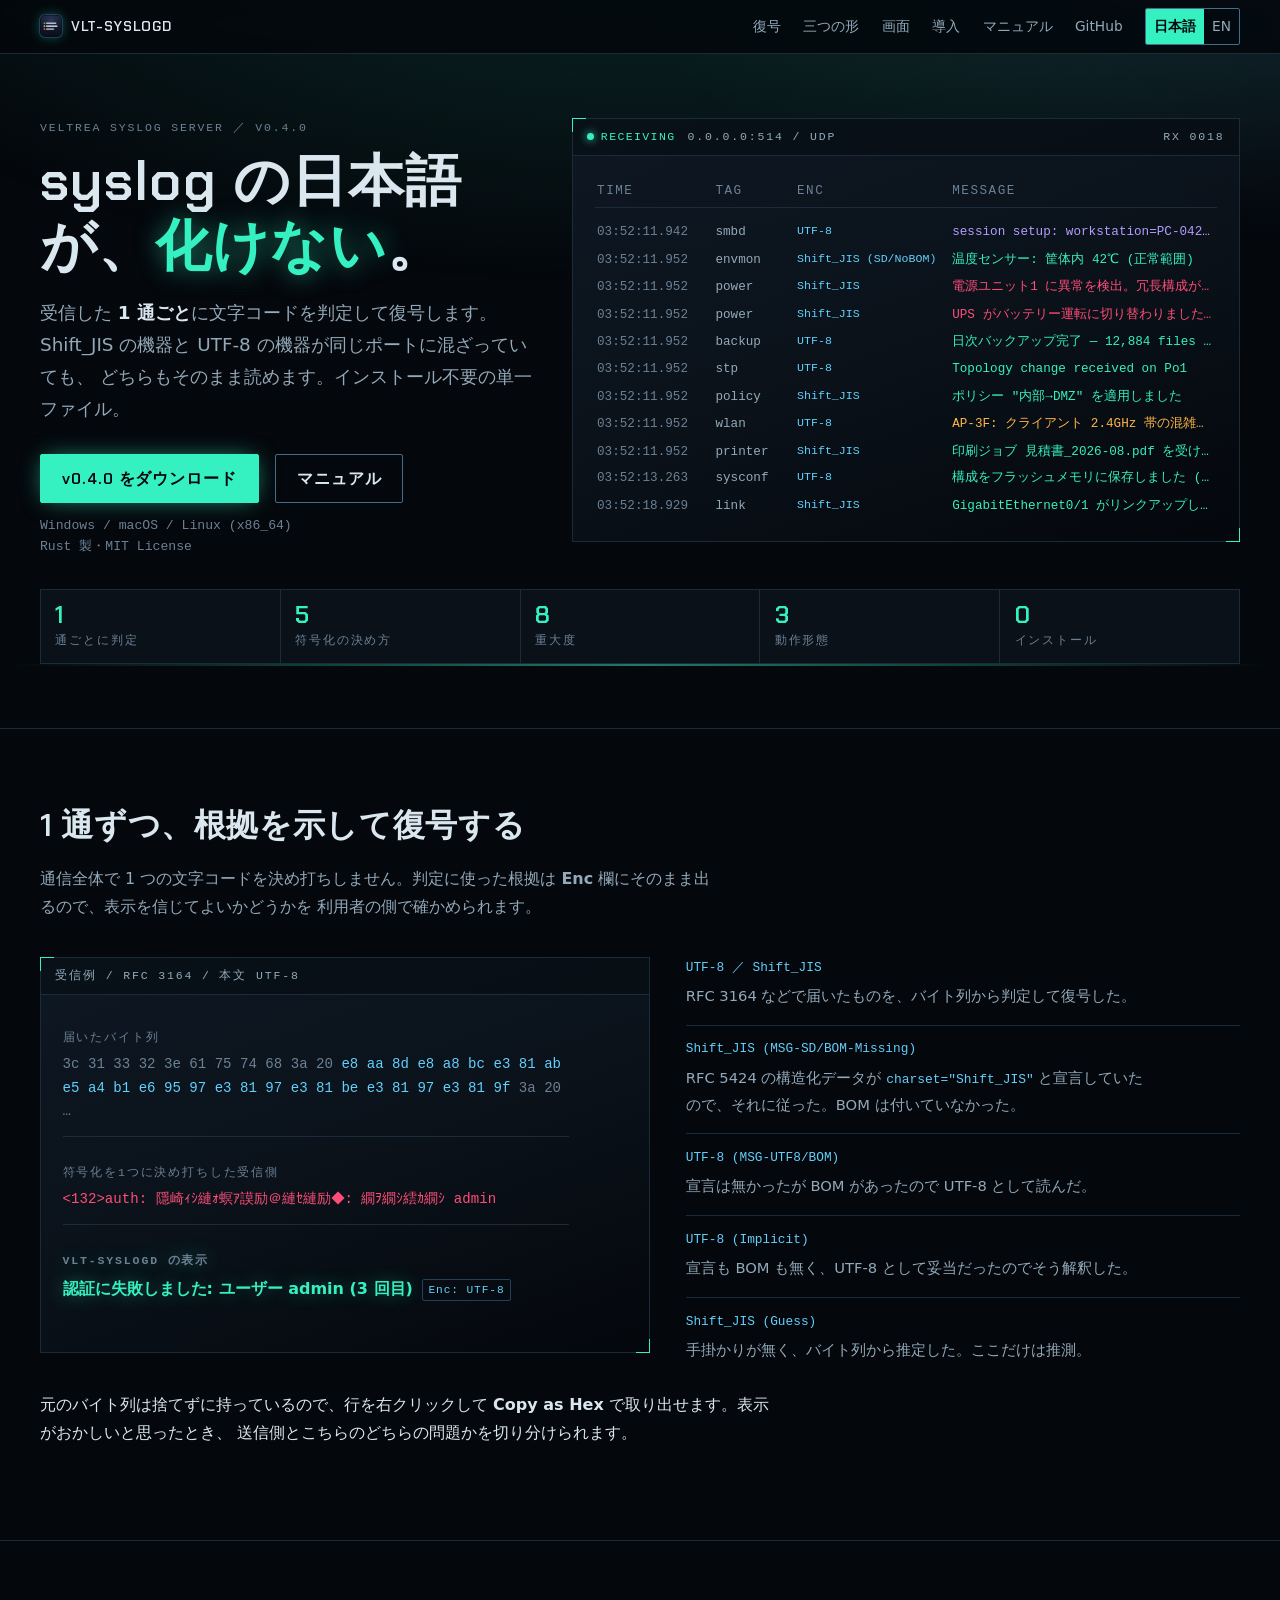
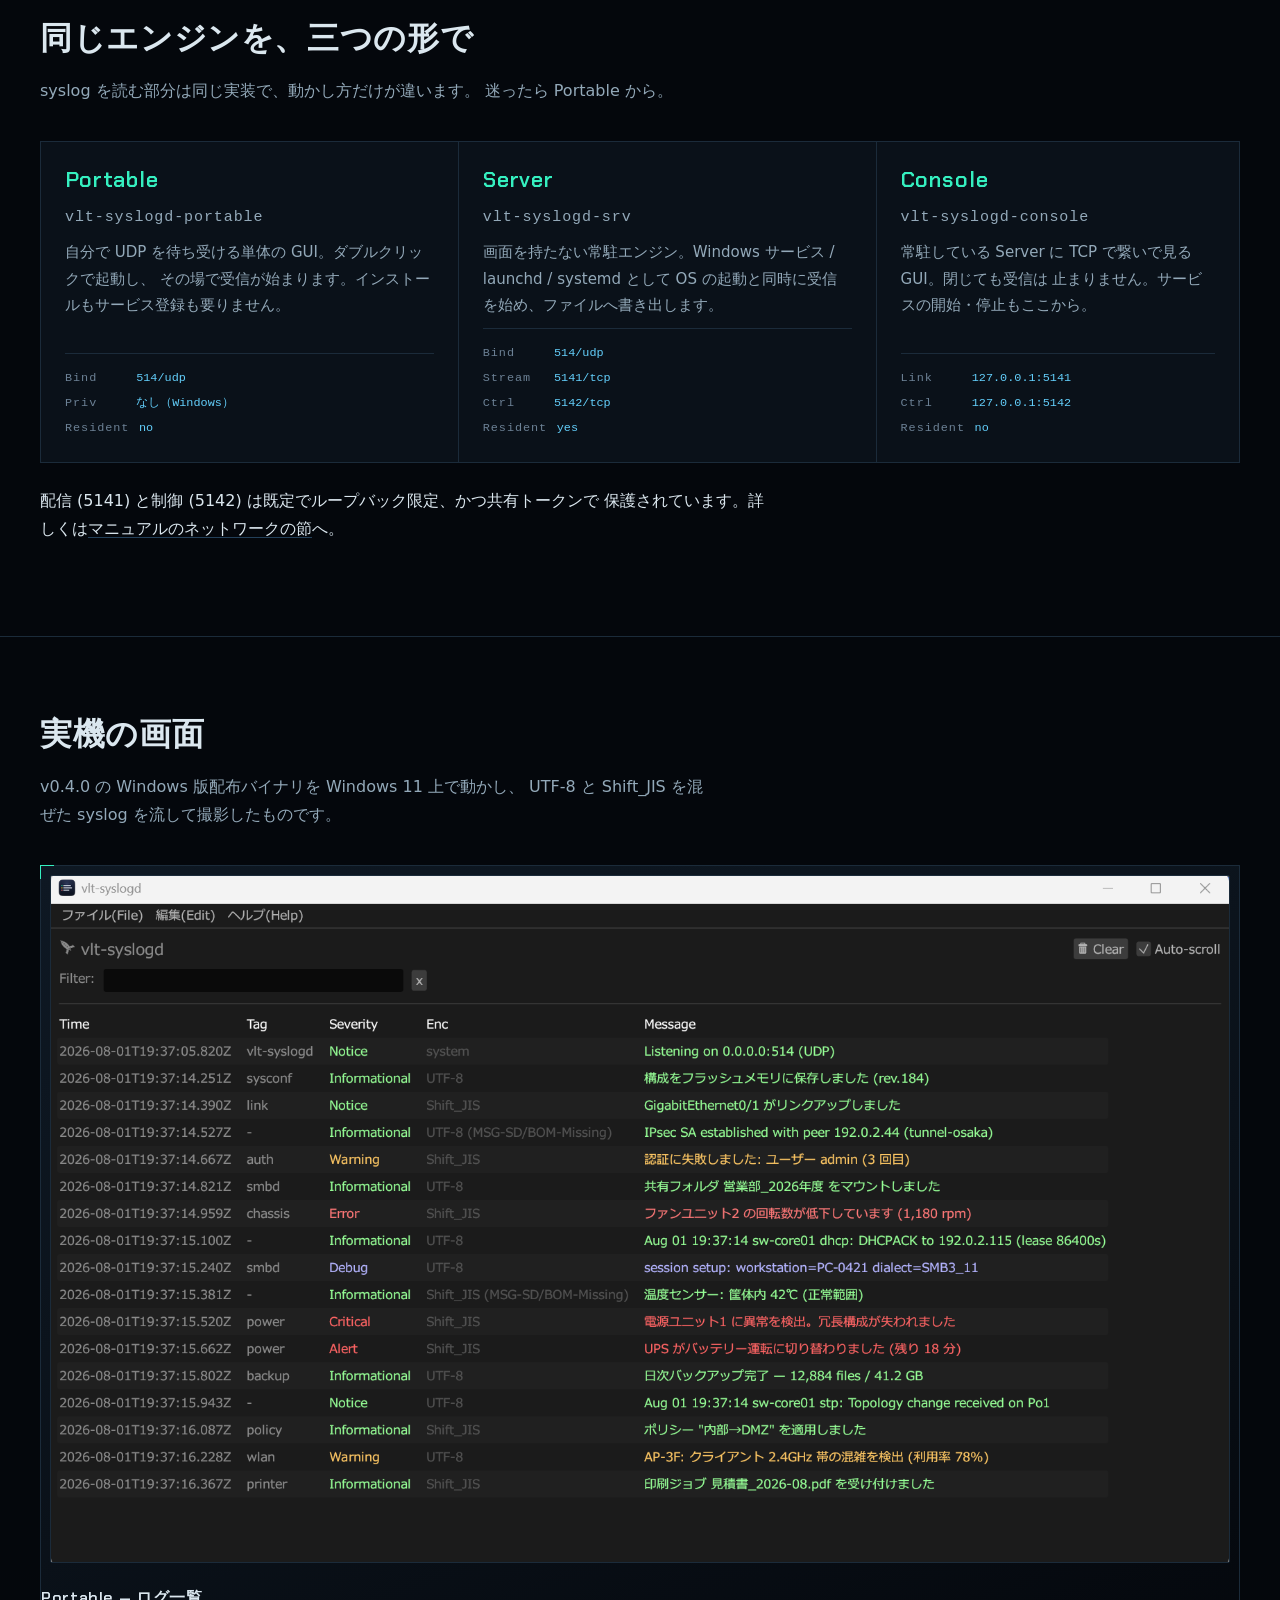
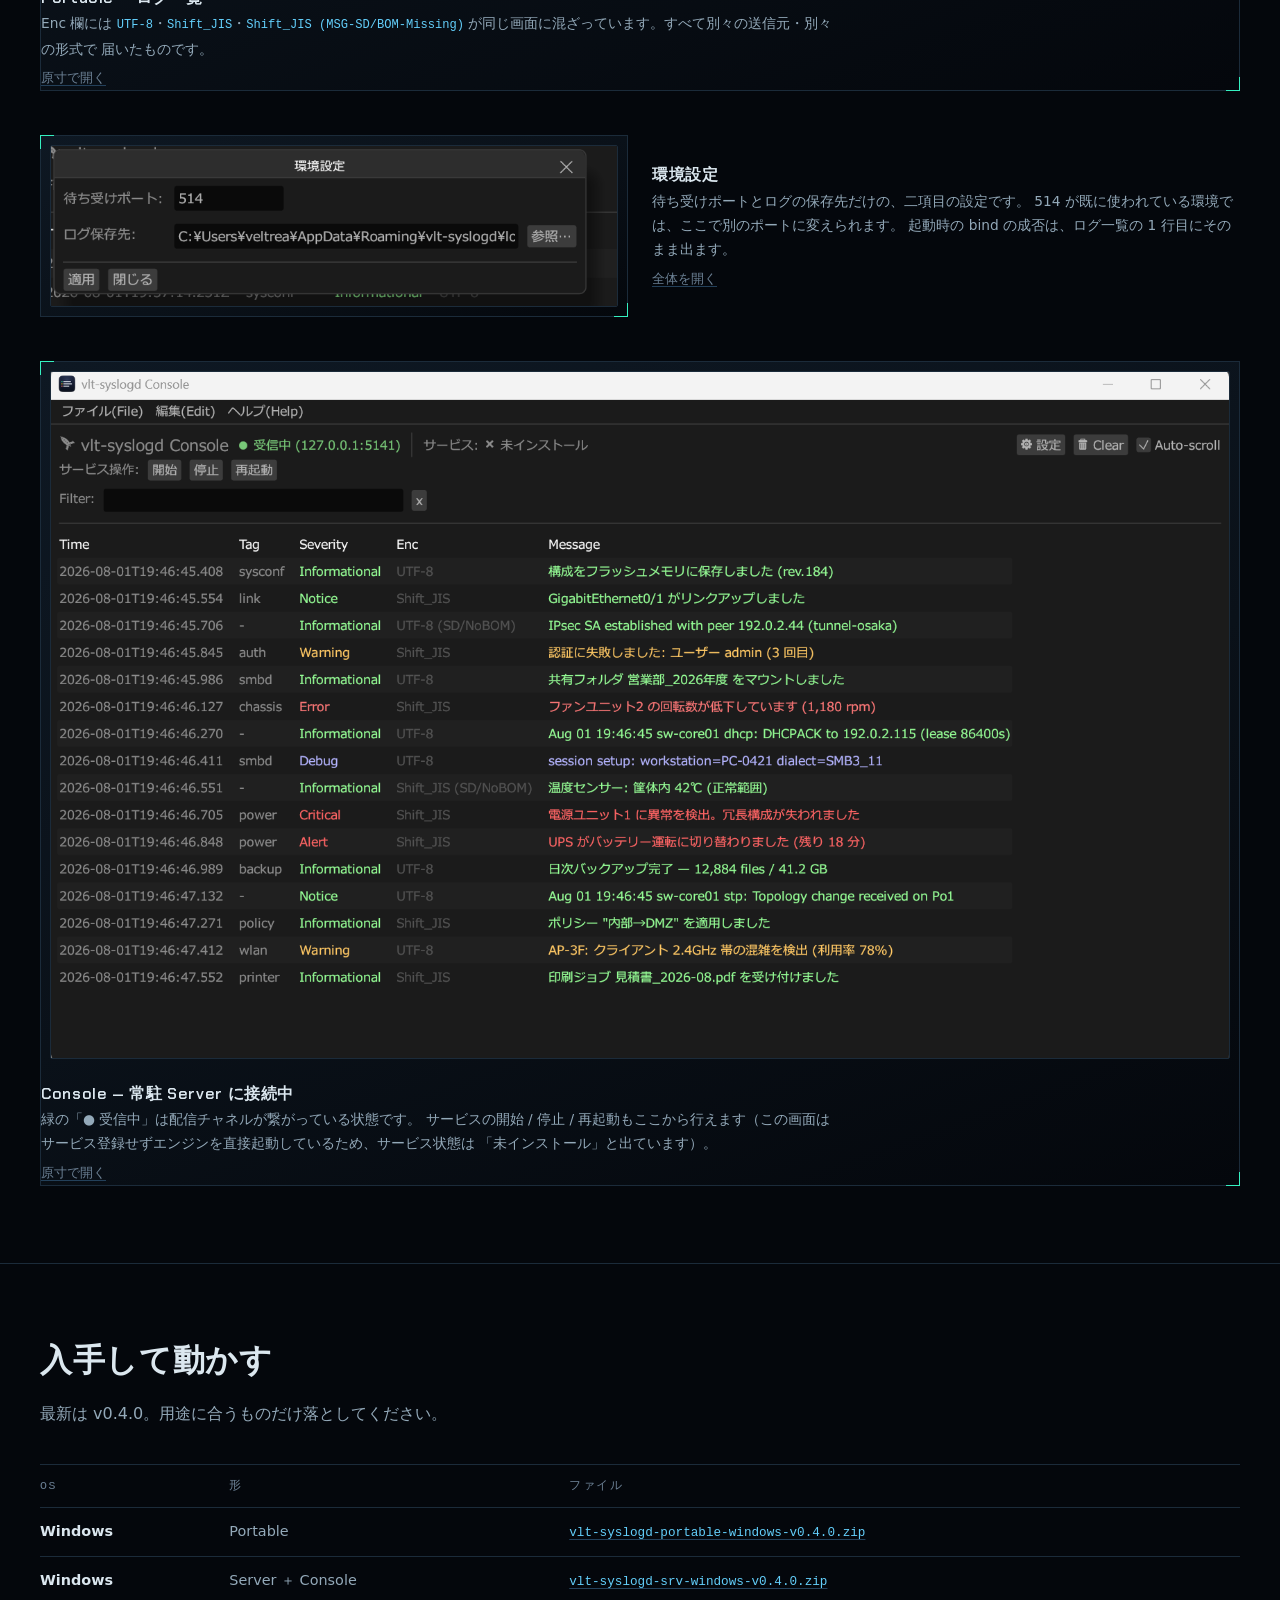
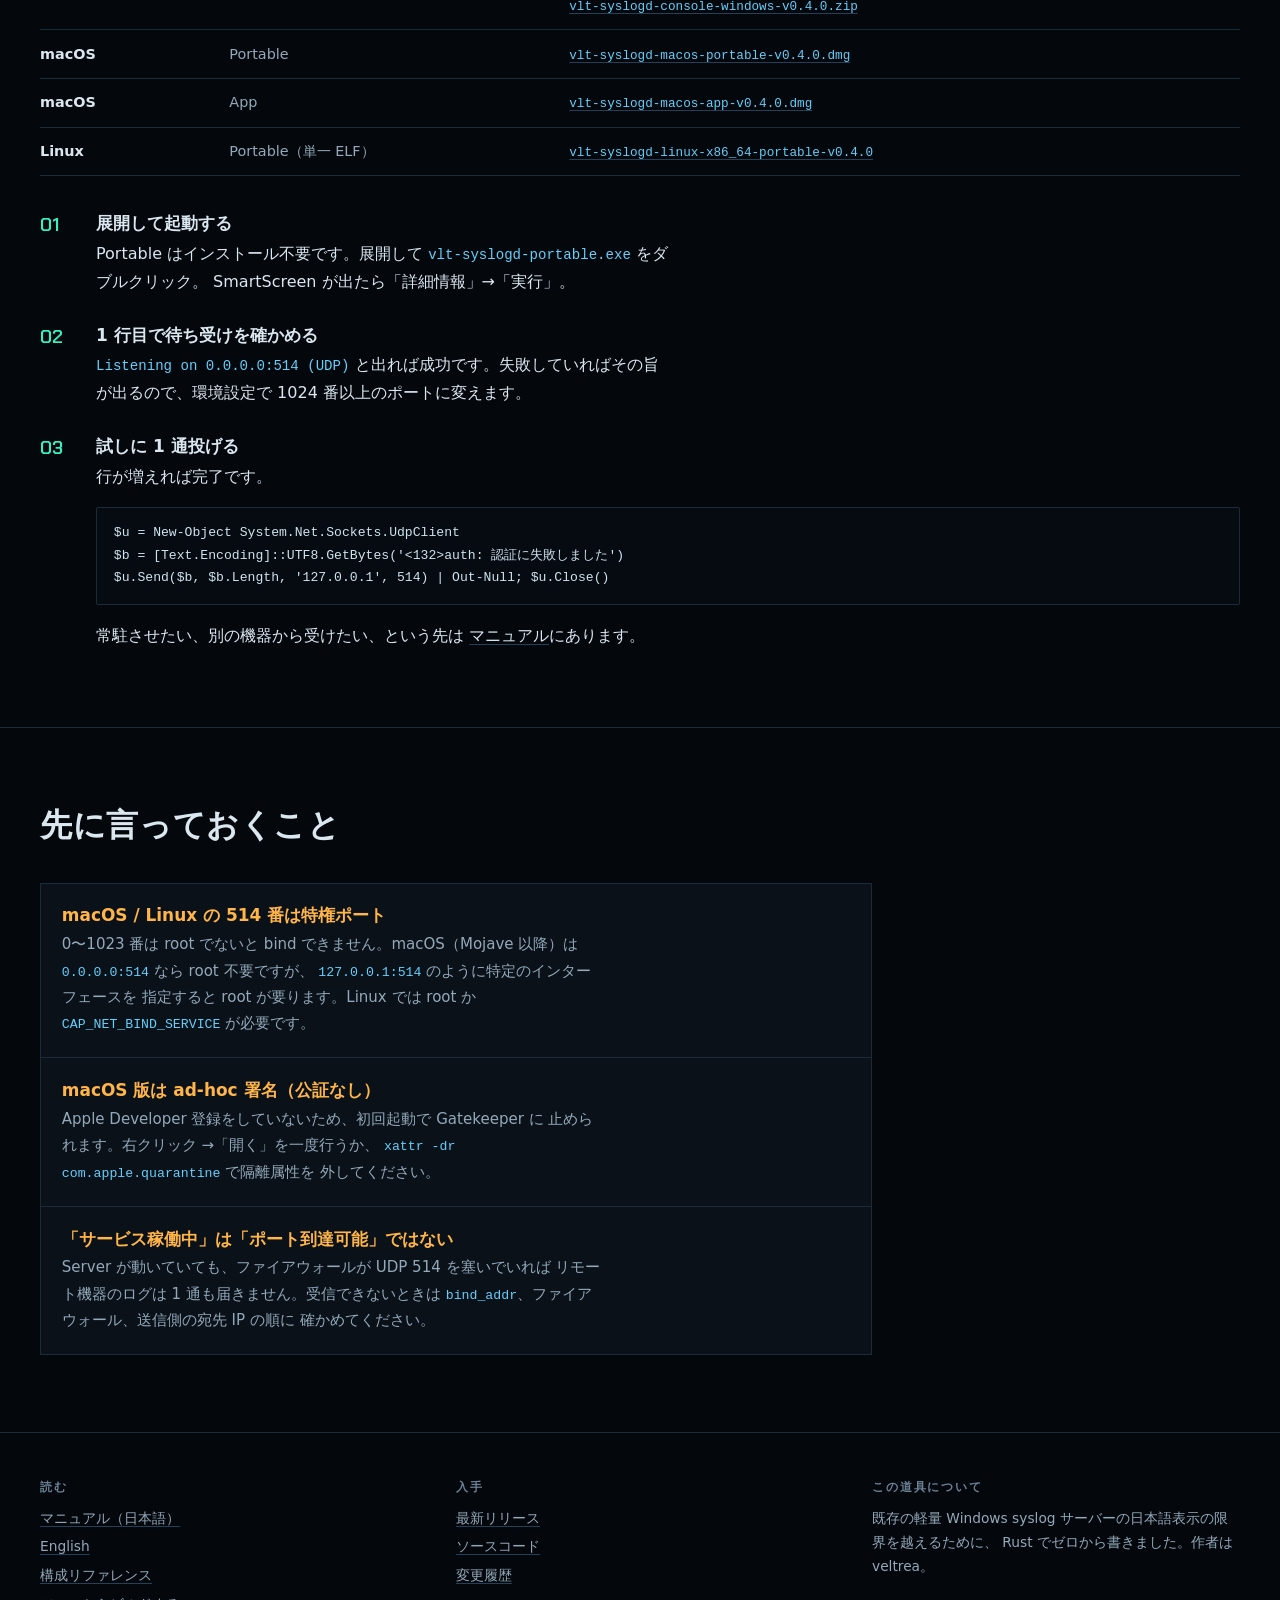
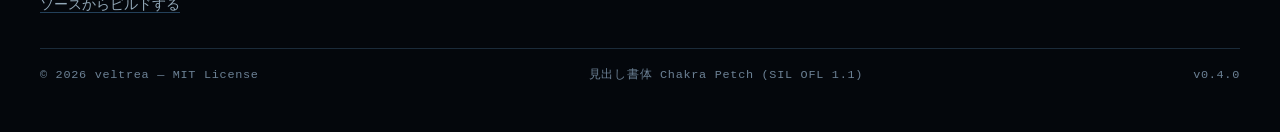
==== commit 648ce19f: "SF telemetry-console version" ====
--- a/index.html
+++ b/index.html
@@ -12,6 +12,7 @@
     <link rel="alternate" hreflang="ja" href="https://veltrea.github.io/vlt-syslogd/" />
     <link rel="alternate" hreflang="en" href="https://veltrea.github.io/vlt-syslogd/index.en.html" />
     <link rel="icon" href="assets/icon-256.png" type="image/png" />
+    <link rel="preload" as="font" type="font/woff2" href="assets/fonts/chakra-subset.woff2" crossorigin />
     <link rel="stylesheet" href="styles.css" />
     <meta property="og:title" content="Veltrea Syslog Server" />
     <meta
@@ -23,23 +24,24 @@
   </head>
   <body>
     <!--
-      この面は「分野の定番を、丁寧にやる」方針で組んである。
-      同種の無料ツール（Visual Syslog Server / lnav / klogg）はどれも、
-      アプリのウィンドウを実寸で真ん中に置き、それ以外に何もしていない。
-      演出しているのは席数を売っている側だけなので、そこには寄せない。
-      したがって: 装飾なし。独自書体なし。色は重大度と状態にだけ使う。
-      画面の最初の 1/4 で「何か・対応 OS・入手」を済ませ、すぐ実物の画面に渡す。
+      世界: 地上局のテレメトリ・コンソール。
+      この製品は遠くの機器から届く流れを受けて読む道具なので、管制卓の言語で組む。
+      一面の主役はスクリーンショットではなく「実際に流れているログ」——
+      HTML で組んだ卓に、撮影で使ったのと同じ demo feed が 1 行ずつ着信する。
+      光らせるのは意味のあるもの（重大度・状態・受信数）だけ。
+      prefers-reduced-motion では動きを全部止め、静止した完成形を出す。
     -->
     <a class="skip" href="#main">本文へ移動</a>
 
     <header class="masthead">
       <a class="masthead__mark" href="./">
         <img src="assets/icon-256.png" alt="" width="22" height="22" />
-        <span class="masthead__name">Veltrea Syslog Server</span>
+        <span class="masthead__name">VLT-SYSLOGD</span>
       </a>
       <nav aria-label="サイト内">
-        <a class="jump" href="#encoding">文字コード</a>
-        <a class="jump" href="#shapes">三つの形</a>
+        <a class="jump" href="#decode">復号</a>
+        <a class="jump" href="#units">三つの形</a>
+        <a class="jump" href="#plates">画面</a>
         <a class="jump" href="#install">導入</a>
         <a href="manual.html">マニュアル</a>
         <a href="https://github.com/veltrea/vlt-syslogd">GitHub</a>
@@ -51,85 +53,110 @@
     </header>
 
     <main id="main">
-      <!-- 冒頭。名前・一行・入手だけ。 -->
-      <section class="intro">
+      <!-- ===== 一面：管制卓 ===== -->
+      <section class="console">
+        <div class="wrap console__grid">
+          <div class="boot">
+            <p class="readout">Veltrea Syslog Server ／ v0.4.0</p>
+            <h1>syslog の<span class="nowrap">日本語</span>が、<em class="nowrap">化けない</em>。</h1>
+            <p class="console__lede">
+              受信した <b>1 通ごと</b>に文字コードを判定して復号します。
+              Shift_JIS の機器と UTF-8 の機器が同じポートに混ざっていても、
+              どちらもそのまま読めます。インストール不要の単一ファイル。
+            </p>
+            <div class="actions">
+              <a
+                class="btn"
+                href="https://github.com/veltrea/vlt-syslogd/releases/latest"
+                >v0.4.0 をダウンロード</a
+              >
+              <a class="btn btn--plain" href="manual.html">マニュアル</a>
+              <span class="meta">
+                Windows / macOS / Linux (x86_64)<br />
+                Rust 製・MIT License
+              </span>
+            </div>
+          </div>
+
+          <!-- 卓。実際に行が着信する。 -->
+          <div class="hud" data-stream>
+            <div class="hud__bar">
+              <span class="led">RECEIVING</span>
+              <span class="readout">0.0.0.0:514 / UDP</span>
+              <span class="readout" style="margin-inline-start: auto"
+                >RX <span data-count>0000</span></span
+              >
+            </div>
+            <div class="hud__body stream">
+              <div class="stream__head" aria-hidden="true">
+                <span>Time</span><span>Tag</span><span>Enc</span
+                ><span>Message</span>
+              </div>
+              <div
+                class="stream__rows"
+                role="log"
+                aria-live="off"
+                aria-label="受信中の syslog（実演）"
+              ></div>
+            </div>
+          </div>
+        </div>
+
         <div class="wrap">
-          <h1>Veltrea Syslog Server</h1>
-          <p class="intro__lede">
-            syslog を受信して表示するだけの道具です。受信した
-            <b>1 通ごと</b>に文字コードを判定して復号するので、Shift_JIS の機器と
-            UTF-8 の機器が同じポートに混ざっていても日本語が化けません。
-            インストール不要の単一ファイル。
-          </p>
-          <div class="actions">
-            <a
-              class="btn"
-              href="https://github.com/veltrea/vlt-syslogd/releases/latest"
-              >v0.4.0 をダウンロード</a
-            >
-            <a class="btn btn--plain" href="manual.html">マニュアル</a>
-            <span class="meta">
-              Windows / macOS / Linux (x86_64)<br />
-              Rust 製・MIT ライセンス
-            </span>
+          <div class="gauges">
+            <div class="gauge">
+              <b>1</b><span class="readout">通ごとに判定</span>
+            </div>
+            <div class="gauge">
+              <b>5</b><span class="readout">符号化の決め方</span>
+            </div>
+            <div class="gauge">
+              <b>8</b><span class="readout">重大度</span>
+            </div>
+            <div class="gauge">
+              <b>3</b><span class="readout">動作形態</span>
+            </div>
+            <div class="gauge">
+              <b>0</b><span class="readout">インストール</span>
+            </div>
           </div>
         </div>
       </section>
 
-      <!-- 実物。ここがこのページの主。 -->
-      <div class="band">
+      <!-- ===== 復号 ===== -->
+      <section class="section" id="decode">
         <div class="wrap">
-          <figure>
-            <a href="assets/portable-main.png" target="_blank" rel="noopener">
-              <img
-                src="assets/portable-main.png"
-                width="1698"
-                height="989"
-                alt="Portable 版のログ画面。Time・Tag・Severity・Enc・Message の 5 列に、UTF-8 と Shift_JIS の日本語メッセージが混在して正しく表示されている。"
-              />
-            </a>
-            <figcaption>
-              <b>Portable 版のログ画面。</b>
-              UTF-8 と Shift_JIS の syslog を同時に受けているところ。v0.4.0 の
-              Windows 版配布バイナリを Windows 11 で動かして撮影しています。
-              <a href="assets/portable-main.png" target="_blank" rel="noopener"
-                >原寸で開く</a
-              >
-            </figcaption>
-          </figure>
-        </div>
-      </div>
-
-      <!-- 他と違う唯一の点 -->
-      <section class="section" id="encoding">
-        <div class="wrap">
-          <h2>文字コードは 1 通ごとに決める</h2>
-          <p class="section__lede">
-            通信全体で 1 つの文字コードを決め打ちするのではなく、届いた
-            1 通ずつを別々に判定します。判定に使った根拠は
-            <b>Enc</b> 欄にそのまま出るので、表示を信じてよいかどうかを
-            利用者の側で確かめられます。
-          </p>
-
-          <div class="enc">
-            <div>
-              <div class="enc__shot">
-                <img
-                src="assets/enc-column.png"
-                width="1180"
-                height="421"
-                alt="ログ画面の Severity・Enc・Message 列の拡大。Enc 欄に UTF-8、Shift_JIS、UTF-8 (MSG-SD/BOM-Missing) などが行ごとに異なって表示されている。"
-                />
-              </div>
-              <p class="enc__aside">
-                重大度も色で分けています（<span class="sev sev--ok">Notice</span> ・
-                <span class="sev sev--warn">Warning</span> ・
-                <span class="sev sev--error">Error</span> ・
-                <span class="sev sev--debug">Debug</span>）。元のバイト列は捨てずに
-                持っているので、行を右クリックして <b>Copy as Hex</b>
-                で取り出せます。表示がおかしいと思ったとき、送信側とこちらの
-                どちらの問題かを切り分けられます。
-              </p>
+          <div class="section__head">
+            <h2>1 通ずつ、根拠を示して復号する</h2>
+            <p class="section__lede">
+              通信全体で 1 つの文字コードを決め打ちしません。判定に使った根拠は
+              <b>Enc</b> 欄にそのまま出るので、表示を信じてよいかどうかを
+              利用者の側で確かめられます。
+            </p>
+          </div>
+
+          <div class="decode">
+            <div class="hud">
+              <div class="hud__bar">
+                <span class="readout">受信例 / RFC 3164 / 本文 UTF-8</span>
+              </div>
+              <div class="hud__body">
+                <p class="decode__line decode__bytes">
+                  <span class="readout">届いたバイト列</span>
+                  3c 31 33 32 3e 61 75 74 68 3a 20 <b>e8 aa 8d e8 a8 bc e3 81 ab
+                  e5 a4 b1 e6 95 97 e3 81 97 e3 81 be e3 81 97 e3 81 9f</b> 3a 20 …
+                </p>
+                <p class="decode__line decode__bad">
+                  <span class="readout">符号化を1つに決め打ちした受信側</span>
+                  &lt;132&gt;auth: 隱崎ｨｼ縺ｫ螟ｱ謨励＠縺ｾ縺励◆: 繝ｦ繝ｼ繧ｶ繝ｼ admin
+                </p>
+                <p class="decode__line decode__good">
+                  <span class="readout">vlt-syslogd の表示</span>
+                  認証に失敗しました: ユーザー admin (3 回目)<span class="tagpill"
+                    >Enc: UTF-8</span
+                  >
+                </p>
+              </div>
             </div>
 
             <dl class="enc__list">
@@ -157,65 +184,71 @@
             </dl>
           </div>
 
+          <p style="margin-top: 1.75rem; max-width: 46em">
+            元のバイト列は捨てずに持っているので、行を右クリックして
+            <b>Copy as Hex</b> で取り出せます。表示がおかしいと思ったとき、
+            送信側とこちらのどちらの問題かを切り分けられます。
+          </p>
         </div>
       </section>
 
-      <!-- 三つの形 -->
-      <section class="section" id="shapes">
+      <!-- ===== 三つの形 ===== -->
+      <section class="section" id="units">
         <div class="wrap">
-          <h2>三つの形</h2>
-          <p class="section__lede">
-            syslog を読む部分は同じ実装で、動かし方だけが違います。
-            迷ったら Portable から。
-          </p>
-
-          <div class="table-scroll">
-            <table>
-              <thead>
-                <tr>
-                  <th scope="col">形</th>
-                  <th scope="col">何をするもの</th>
-                  <th scope="col">待ち受け</th>
-                  <th scope="col">常駐</th>
-                </tr>
-              </thead>
-              <tbody>
-                <tr>
-                  <td>Portable</td>
-                  <td>
-                    自分で UDP を待ち受ける単体の GUI。ダブルクリックで起動し、
-                    その場で受信が始まる。インストール不要。
-                  </td>
-                  <td><code>514/udp</code></td>
-                  <td>しない</td>
-                </tr>
-                <tr>
-                  <td>Server</td>
-                  <td>
-                    画面を持たない常駐エンジン。Windows サービス / launchd /
-                    systemd として OS 起動時から受信する。
-                  </td>
-                  <td>
-                    <code>514/udp</code><br /><code>5141/tcp</code><br /><code
-                      >5142/tcp</code
-                    >
-                  </td>
-                  <td>する</td>
-                </tr>
-                <tr>
-                  <td>Console</td>
-                  <td>
-                    常駐している Server に TCP で繋いで見る GUI。閉じても受信は
-                    止まらない。サービスの開始・停止もここから。
-                  </td>
-                  <td>—</td>
-                  <td>しない</td>
-                </tr>
-              </tbody>
-            </table>
-          </div>
-
-          <p style="margin-top: 1.5rem">
+          <div class="section__head">
+            <h2>同じエンジンを、三つの形で</h2>
+            <p class="section__lede">
+              syslog を読む部分は同じ実装で、動かし方だけが違います。
+              迷ったら Portable から。
+            </p>
+          </div>
+
+          <div class="units">
+            <div class="unit">
+              <h3>Portable</h3>
+              <p class="unit__id">vlt-syslogd-portable</p>
+              <p>
+                自分で UDP を待ち受ける単体の GUI。ダブルクリックで起動し、
+                その場で受信が始まります。インストールもサービス登録も要りません。
+              </p>
+              <dl>
+                <div><dt>Bind</dt><dd>514/udp</dd></div>
+                <div><dt>Priv</dt><dd>なし（Windows）</dd></div>
+                <div><dt>Resident</dt><dd>no</dd></div>
+              </dl>
+            </div>
+
+            <div class="unit">
+              <h3>Server</h3>
+              <p class="unit__id">vlt-syslogd-srv</p>
+              <p>
+                画面を持たない常駐エンジン。Windows サービス / launchd / systemd
+                として OS の起動と同時に受信を始め、ファイルへ書き出します。
+              </p>
+              <dl>
+                <div><dt>Bind</dt><dd>514/udp</dd></div>
+                <div><dt>Stream</dt><dd>5141/tcp</dd></div>
+                <div><dt>Ctrl</dt><dd>5142/tcp</dd></div>
+                <div><dt>Resident</dt><dd>yes</dd></div>
+              </dl>
+            </div>
+
+            <div class="unit">
+              <h3>Console</h3>
+              <p class="unit__id">vlt-syslogd-console</p>
+              <p>
+                常駐している Server に TCP で繋いで見る GUI。閉じても受信は
+                止まりません。サービスの開始・停止もここから。
+              </p>
+              <dl>
+                <div><dt>Link</dt><dd>127.0.0.1:5141</dd></div>
+                <div><dt>Ctrl</dt><dd>127.0.0.1:5142</dd></div>
+                <div><dt>Resident</dt><dd>no</dd></div>
+              </dl>
+            </div>
+          </div>
+
+          <p style="margin-top: 1.5rem; max-width: 46em">
             配信 (5141) と制御 (5142) は既定でループバック限定、かつ共有トークンで
             保護されています。詳しくは<a href="manual.html#network"
               >マニュアルのネットワークの節</a
@@ -224,13 +257,99 @@
         </div>
       </section>
 
-      <!-- 入手して動かす -->
+      <!-- ===== 実機 ===== -->
+      <section class="section" id="plates">
+        <div class="wrap">
+          <div class="section__head">
+            <h2>実機の画面</h2>
+            <p class="section__lede">
+              v0.4.0 の Windows 版配布バイナリを Windows 11 上で動かし、
+              UTF-8 と Shift_JIS を混ぜた syslog を流して撮影したものです。
+            </p>
+          </div>
+
+          <figure class="plate hud">
+            <div class="plate__frame">
+              <a href="assets/portable-main.png" target="_blank" rel="noopener">
+                <img
+                  src="assets/portable-main.png"
+                  width="1698"
+                  height="989"
+                  alt="Portable 版のログ一覧。Time・Tag・Severity・Enc・Message の 5 列に、UTF-8 と Shift_JIS の日本語メッセージが混在して正しく表示されている。"
+                />
+              </a>
+            </div>
+            <figcaption class="plate__caption">
+              <b>Portable — ログ一覧</b>
+              Enc 欄には <code>UTF-8</code>・<code>Shift_JIS</code>・<code
+                >Shift_JIS (MSG-SD/BOM-Missing)</code
+              >
+              が同じ画面に混ざっています。すべて別々の送信元・別々の形式で
+              届いたものです。
+              <a class="plate__full" href="assets/portable-main.png" target="_blank" rel="noopener"
+                >原寸で開く</a
+              >
+            </figcaption>
+          </figure>
+
+          <div class="plate plate--split">
+            <div class="hud">
+              <div class="plate__frame">
+                <a href="assets/portable-prefs.png" target="_blank" rel="noopener">
+                  <img
+                    src="assets/portable-prefs-detail.png"
+                    width="760"
+                    height="215"
+                    alt="環境設定ダイアログ。待ち受けポート 514 と、ログ保存先のパスが並んでいる。"
+                  />
+                </a>
+              </div>
+            </div>
+            <div class="plate__caption">
+              <b>環境設定</b>
+              待ち受けポートとログの保存先だけの、二項目の設定です。
+              514 が既に使われている環境では、ここで別のポートに変えられます。
+              起動時の bind の成否は、ログ一覧の 1 行目にそのまま出ます。
+              <a class="plate__full" href="assets/portable-prefs.png" target="_blank" rel="noopener"
+                >全体を開く</a
+              >
+            </div>
+          </div>
+
+          <figure class="plate hud">
+            <div class="plate__frame">
+              <a href="assets/console-main.png" target="_blank" rel="noopener">
+                <img
+                  src="assets/console-main.png"
+                  width="1698"
+                  height="989"
+                  alt="Console が Server に接続している画面。上部に緑の「受信中 (127.0.0.1:5141)」表示と、サービスの開始・停止・再起動ボタンが並ぶ。"
+                />
+              </a>
+            </div>
+            <figcaption class="plate__caption">
+              <b>Console — 常駐 Server に接続中</b>
+              緑の「● 受信中」は配信チャネルが繋がっている状態です。
+              サービスの開始 / 停止 / 再起動もここから行えます（この画面は
+              サービス登録せずエンジンを直接起動しているため、サービス状態は
+              「未インストール」と出ています）。
+              <a class="plate__full" href="assets/console-main.png" target="_blank" rel="noopener"
+                >原寸で開く</a
+              >
+            </figcaption>
+          </figure>
+        </div>
+      </section>
+
+      <!-- ===== 入手 ===== -->
       <section class="section" id="install">
         <div class="wrap">
-          <h2>入手して動かす</h2>
-          <p class="section__lede">
-            最新は v0.4.0。用途に合うものだけ落としてください。
-          </p>
+          <div class="section__head">
+            <h2>入手して動かす</h2>
+            <p class="section__lede">
+              最新は v0.4.0。用途に合うものだけ落としてください。
+            </p>
+          </div>
 
           <div class="table-scroll">
             <table>
@@ -340,10 +459,12 @@
         </div>
       </section>
 
-      <!-- 正直な制限 -->
+      <!-- ===== 制限 ===== -->
       <section class="section" id="limits">
         <div class="wrap">
-          <h2>先に言っておくこと</h2>
+          <div class="section__head">
+            <h2>先に言っておくこと</h2>
+          </div>
           <div class="notes">
             <div class="note">
               <h3>macOS / Linux の 514 番は特権ポート</h3>
@@ -353,7 +474,6 @@
                 <code>127.0.0.1:514</code> のように特定のインターフェースを
                 指定すると root が要ります。Linux では root か
                 <code>CAP_NET_BIND_SERVICE</code> が必要です。
-                1024 番以上に変えれば済む話でもあります。
               </p>
             </div>
             <div class="note">
@@ -431,10 +551,33 @@
 
         <div class="colophon__end">
           <span>© 2026 veltrea — MIT License</span>
-          <span>v0.4.0 対応</span>
+          <span>見出し書体 Chakra Petch (SIL OFL 1.1)</span>
+          <span>v0.4.0</span>
         </div>
       </div>
     </footer>
+
+    <!-- 卓に流す実演用のデータ。撮影に使った demo feed と同じ内容。 -->
+    <script type="application/json" id="feed-data">
+      [
+        {"k":"ok","tag":"sysconf","enc":"UTF-8","msg":"構成をフラッシュメモリに保存しました (rev.184)"},
+        {"k":"ok","tag":"link","enc":"Shift_JIS","msg":"GigabitEthernet0/1 がリンクアップしました"},
+        {"k":"ok","tag":"vpn","enc":"UTF-8 (SD/NoBOM)","msg":"IPsec SA established with peer 192.0.2.44 (tunnel-osaka)"},
+        {"k":"warn","tag":"auth","enc":"Shift_JIS","msg":"認証に失敗しました: ユーザー admin (3 回目)"},
+        {"k":"ok","tag":"smbd","enc":"UTF-8","msg":"共有フォルダ 営業部_2026年度 をマウントしました"},
+        {"k":"error","tag":"chassis","enc":"Shift_JIS","msg":"ファンユニット2 の回転数が低下しています (1,180 rpm)"},
+        {"k":"ok","tag":"dhcp","enc":"UTF-8","msg":"DHCPACK to 192.0.2.115 (lease 86400s)"},
+        {"k":"debug","tag":"smbd","enc":"UTF-8","msg":"session setup: workstation=PC-0421 dialect=SMB3_11"},
+        {"k":"ok","tag":"envmon","enc":"Shift_JIS (SD/NoBOM)","msg":"温度センサー: 筐体内 42℃ (正常範囲)"},
+        {"k":"error","tag":"power","enc":"Shift_JIS","msg":"電源ユニット1 に異常を検出。冗長構成が失われました"},
+        {"k":"error","tag":"power","enc":"Shift_JIS","msg":"UPS がバッテリー運転に切り替わりました (残り 18 分)"},
+        {"k":"ok","tag":"backup","enc":"UTF-8","msg":"日次バックアップ完了 — 12,884 files / 41.2 GB"},
+        {"k":"ok","tag":"stp","enc":"UTF-8","msg":"Topology change received on Po1"},
+        {"k":"ok","tag":"policy","enc":"Shift_JIS","msg":"ポリシー \"内部→DMZ\" を適用しました"},
+        {"k":"warn","tag":"wlan","enc":"UTF-8","msg":"AP-3F: クライアント 2.4GHz 帯の混雑を検出 (利用率 78%)"},
+        {"k":"ok","tag":"printer","enc":"Shift_JIS","msg":"印刷ジョブ 見積書_2026-08.pdf を受け付けました"}
+      ]
+    </script>
 
     <script src="site.js" defer></script>
   </body>
--- a/styles.css
+++ b/styles.css
@@ -1,45 +1,59 @@
 @charset "UTF-8";
 /* ==========================================================================
-   Veltrea Syslog Server — site styles
-
-   方針: この分野の定番を、丁寧にやる。
-   小さな無料ツールのサイト（Visual Syslog Server / lnav / klogg など）は
-   例外なく「アプリのウィンドウを実寸で真ん中に置き、他に何もしない」。
-   演出しているのは席数を売っている側だけなので、そちらには寄せない。
-
-   したがってここには、飾りの背景・装飾用の罫・独自書体・世界観の演出を
-   一切置かない。色は意味のあるところ——重大度と状態——にだけ使う。
+   Veltrea Syslog Server — site styles (SF / telemetry console)
+
+   世界: 地上局のテレメトリ・コンソール。
+   この製品は遠くの機器から届く流れを受けて読む道具なので、
+   管制卓の言語（HUD の枠、読み出し、走査線、生きているログの流れ）で組む。
+
+   演出は入れるが、破ってはいけない線は守る:
+   - 実物のスクリーンショットと本文は、必ず読める明度差を保つ
+   - prefers-reduced-motion では動きを全部止め、静止した完成形を出す
+   - 光らせるのは意味のあるもの（重大度・状態・受信数）だけ
    ========================================================================== */
 
+@font-face {
+  font-family: "Chakra Display";
+  src: url("assets/fonts/chakra-subset.woff2") format("woff2");
+  font-weight: 600;
+  font-style: normal;
+  font-display: swap;
+  unicode-range: U+0000-00FF, U+2010-2015, U+2018-201D, U+2022, U+2026,
+    U+2032-2033, U+2192, U+25A0, U+25CF, U+2500-257F;
+}
+
 :root {
-  /* 地と字 */
-  --bg: #fbfbf9;
-  --bg-2: #f3f3f0;
-  --band: #14161a; /* スクリーンショットが載る暗い帯 */
-  --fg: #16191c;
-  --fg-dim: #545b62;
-  --fg-faint: #666d75;
-  --rule: #e2e2dc;
-  --rule-strong: #c8c8c0;
-  --rule-ui: #8c8c84; /* 押せるものの輪郭。3:1 を満たす濃さ */
-
-  /* 重大度の色。アプリ側の配色を明るい地に合わせて濃くしたもの。
-     ここ以外では使わない（装飾に流用しない）。 */
-  --sev-ok: #1a7f37;
-  --sev-warn: #7f5900;
-  --sev-error: #b3261e;
-  --sev-debug: #56499f;
-
-  /* 版面 */
-  --page: 68rem;
-  --measure: 38em;
-  --gutter: clamp(1.15rem, 4vw, 2.5rem);
-
+  --void: #04070c;
+  --panel: #0a1119;
+  --panel-2: #0e1823;
+  --line: #1b2b3a;
+  --line-hot: #23405a;
+  --line-ui: #446c8c; /* 押せるものの輪郭。3:1 以上 */
+
+  --neon: #35f0c0;
+  --neon-dim: #1d9a7d;
+  --ice: #63cffb;
+  --amber: #ffb547;
+  --magenta: #ff4d78;
+  --violet: #b39dff;
+
+  --fg: #dbe7ef;
+  --fg-dim: #93a9b9;
+  --fg-faint: #6c8195;
+
+  --page: 78rem;
+  --measure: 36em;
+  --gutter: clamp(1.15rem, 3.5vw, 2.5rem);
+
+  --display: "Chakra Display", "Hiragino Kaku Gothic ProN", "Yu Gothic",
+    "Noto Sans JP", Meiryo, system-ui, sans-serif;
   --font: -apple-system, BlinkMacSystemFont, "Segoe UI",
     "Hiragino Kaku Gothic ProN", "Hiragino Sans", "Yu Gothic", "Noto Sans JP",
     Meiryo, system-ui, sans-serif;
-  --font-data: ui-monospace, "SFMono-Regular", "SF Mono", Menlo, Consolas,
+  --mono: ui-monospace, "SFMono-Regular", "SF Mono", Menlo, Consolas,
     "Noto Sans Mono", monospace;
+
+  --ease: cubic-bezier(0.16, 1, 0.3, 1);
 }
 
 *,
@@ -50,24 +64,58 @@
 
 html {
   scroll-behavior: smooth;
-  scroll-padding-top: 4.5rem;
+  scroll-padding-top: 5rem;
   -webkit-text-size-adjust: 100%;
-}
-
-@media (prefers-reduced-motion: reduce) {
-  html {
-    scroll-behavior: auto;
-  }
 }
 
 body {
   margin: 0;
-  background: var(--bg);
+  background: var(--void);
   color: var(--fg);
   font-family: var(--font);
   font-size: 1rem;
   line-height: 1.75;
   font-feature-settings: "palt" 1;
+  overflow-x: hidden;
+}
+
+/* 走査線と、遠くの地平の光。装飾ではあるが、この世界の骨。 */
+body::before {
+  content: "";
+  position: fixed;
+  inset: 0;
+  z-index: 0;
+  pointer-events: none;
+  background:
+    radial-gradient(
+      120% 70% at 50% -10%,
+      rgba(53, 240, 192, 0.14),
+      transparent 60%
+    ),
+    radial-gradient(
+      90% 50% at 100% 0%,
+      rgba(99, 207, 251, 0.1),
+      transparent 55%
+    );
+}
+
+body::after {
+  content: "";
+  position: fixed;
+  inset: 0;
+  z-index: 1;
+  pointer-events: none;
+  background: repeating-linear-gradient(
+    to bottom,
+    rgba(255, 255, 255, 0.02) 0 1px,
+    transparent 1px 3px
+  );
+  mix-blend-mode: overlay;
+}
+
+body > * {
+  position: relative;
+  z-index: 2;
 }
 
 img {
@@ -79,11 +127,11 @@
 a {
   color: inherit;
   text-underline-offset: 0.2em;
-  text-decoration-color: var(--rule-strong);
+  text-decoration-color: var(--line-hot);
 }
 
 a:hover {
-  text-decoration-color: currentColor;
+  text-decoration-color: var(--neon);
 }
 
 h1,
@@ -91,26 +139,34 @@
 h3,
 h4 {
   margin: 0;
-  line-height: 1.42;
+  line-height: 1.3;
+  font-weight: 600;
+  text-wrap: balance;
+}
+
+h1,
+h2 {
+  font-family: var(--display);
+  letter-spacing: 0.02em;
+}
+
+h1 {
+  font-size: clamp(2rem, 1.3rem + 3vw, 3.5rem);
+  line-height: 1.16;
+}
+
+h2 {
+  font-size: clamp(1.4rem, 1.1rem + 1.2vw, 2rem);
+}
+
+h3 {
+  font-size: 1.06rem;
   font-weight: 700;
-  text-wrap: balance;
-}
-
-h1 {
-  font-size: clamp(1.8rem, 1.35rem + 2vw, 2.5rem);
-  letter-spacing: -0.01em;
-}
-
-h2 {
-  font-size: clamp(1.3rem, 1.15rem + 0.7vw, 1.6rem);
-}
-
-h3 {
-  font-size: 1.08rem;
 }
 
 h4 {
-  font-size: 1rem;
+  font-size: 0.98rem;
+  font-weight: 700;
 }
 
 p {
@@ -121,14 +177,15 @@
 code,
 kbd,
 samp {
-  font-family: var(--font-data);
+  font-family: var(--mono);
   font-size: 0.88em;
   font-feature-settings: normal;
+  color: var(--ice);
 }
 
 :focus-visible {
-  outline: 2px solid var(--fg);
-  outline-offset: 2px;
+  outline: 2px solid var(--neon);
+  outline-offset: 3px;
 }
 
 .wrap {
@@ -140,10 +197,11 @@
   position: absolute;
   left: -9999px;
   top: 0;
-  background: var(--fg);
-  color: #fff;
+  background: var(--neon);
+  color: var(--void);
   padding: 0.55rem 1rem;
   z-index: 99;
+  font-weight: 700;
 }
 .skip:focus {
   left: 1rem;
@@ -166,27 +224,38 @@
   white-space: nowrap;
 }
 
-/* --- 柱 ----------------------------------------------------------------- */
+/* 読み出しの語（HUD のラベル） */
+.readout {
+  font-family: var(--mono);
+  font-size: 0.72rem;
+  letter-spacing: 0.16em;
+  text-transform: uppercase;
+  color: var(--fg-faint);
+}
+
+/* --- 柱：管制卓の上端 ---------------------------------------------------- */
 .masthead {
   position: sticky;
   top: 0;
-  z-index: 30;
+  z-index: 40;
   display: flex;
   align-items: center;
   gap: 1rem;
-  padding: 0.55rem var(--gutter);
-  background: color-mix(in srgb, var(--bg) 94%, transparent);
-  backdrop-filter: blur(8px);
-  border-bottom: 1px solid var(--rule);
-  font-size: 0.9rem;
+  padding: 0.5rem var(--gutter);
+  background: color-mix(in srgb, var(--void) 88%, transparent);
+  backdrop-filter: blur(10px) saturate(150%);
+  border-bottom: 1px solid var(--line);
+  font-size: 0.86rem;
 }
 
 .masthead__mark {
   display: flex;
   align-items: center;
-  gap: 0.5rem;
+  gap: 0.55rem;
   text-decoration: none;
-  font-weight: 700;
+  font-family: var(--display);
+  font-weight: 600;
+  letter-spacing: 0.06em;
   white-space: nowrap;
 }
 
@@ -194,6 +263,7 @@
   width: 22px;
   height: 22px;
   border-radius: 5px;
+  box-shadow: 0 0 0 1px var(--line-hot), 0 0 12px rgba(53, 240, 192, 0.35);
 }
 
 .masthead nav {
@@ -207,23 +277,23 @@
   text-decoration: none;
   color: var(--fg-dim);
   padding-block: 0.3rem;
-  border-bottom: 2px solid transparent;
+  border-bottom: 1px solid transparent;
   white-space: nowrap;
+  transition: color 0.2s var(--ease), border-color 0.2s var(--ease);
 }
 
 .masthead nav a:hover,
 .masthead nav a[aria-current="page"] {
-  color: var(--fg);
-  border-bottom-color: var(--fg);
-}
-
-@media (max-width: 52rem) {
+  color: var(--neon);
+  border-bottom-color: var(--neon);
+}
+
+@media (max-width: 56rem) {
   .masthead nav a.jump {
     display: none;
   }
 }
 
-/* 狭い画面では柱の名前を畳んで、行き先だけを残す */
 @media (max-width: 30rem) {
   .masthead__name {
     display: none;
@@ -232,8 +302,8 @@
 
 .lang {
   display: inline-flex;
-  border: 1px solid var(--rule-ui);
-  border-radius: 3px;
+  border: 1px solid var(--line-ui);
+  border-radius: 2px;
   overflow: hidden;
 }
 .lang a {
@@ -243,28 +313,118 @@
   white-space: nowrap;
 }
 .lang a[aria-current="true"] {
-  background: var(--fg);
-  color: var(--bg);
-}
-
-/* --- 冒頭 --------------------------------------------------------------- */
-/* 名前・一行・対応 OS・ダウンロード。短く済ませ、すぐ実物へ渡す。 */
-.intro {
-  padding-block: clamp(2.25rem, 5vw, 3.5rem) clamp(1.5rem, 3vw, 2.25rem);
-}
-
-.intro h1 {
-  margin-bottom: 0.45em;
-}
-
-.intro__lede {
-  font-size: clamp(1.02rem, 0.98rem + 0.3vw, 1.2rem);
-  color: var(--fg-dim);
-  max-width: 34em;
-  margin-bottom: 1.35em;
-}
-
-.intro__lede b {
+  background: var(--neon);
+  color: var(--void);
+  font-weight: 700;
+}
+
+/* --- HUD の枠 ------------------------------------------------------------ */
+/* 四隅の角括弧。管制卓の枠そのもので、飾りの罫ではない。 */
+.hud {
+  position: relative;
+  background: linear-gradient(
+    160deg,
+    var(--panel-2),
+    var(--panel) 55%,
+    var(--void)
+  );
+  border: 1px solid var(--line);
+}
+
+.hud::before,
+.hud::after {
+  content: "";
+  position: absolute;
+  width: 14px;
+  height: 14px;
+  border: 1px solid var(--neon);
+  pointer-events: none;
+}
+
+.hud::before {
+  top: -1px;
+  left: -1px;
+  border-right: 0;
+  border-bottom: 0;
+}
+
+.hud::after {
+  bottom: -1px;
+  right: -1px;
+  border-left: 0;
+  border-top: 0;
+}
+
+.hud__bar {
+  display: flex;
+  align-items: center;
+  gap: 0.75rem;
+  flex-wrap: wrap;
+  padding: 0.5rem 0.9rem;
+  border-bottom: 1px solid var(--line);
+  background: rgba(6, 12, 18, 0.6);
+}
+
+.hud__bar .readout {
+  color: var(--fg-dim);
+}
+
+.hud__body {
+  padding: clamp(0.85rem, 2vw, 1.35rem);
+}
+
+/* 状態灯 */
+.led {
+  display: inline-flex;
+  align-items: center;
+  gap: 0.4rem;
+  font-family: var(--mono);
+  font-size: 0.72rem;
+  letter-spacing: 0.12em;
+  color: var(--neon);
+}
+
+.led::before {
+  content: "";
+  width: 7px;
+  height: 7px;
+  border-radius: 50%;
+  background: var(--neon);
+  box-shadow: 0 0 8px var(--neon);
+}
+
+/* --- 一面：管制卓 -------------------------------------------------------- */
+.console {
+  padding-block: clamp(2rem, 5vw, 4rem) clamp(2.5rem, 5vw, 4rem);
+}
+
+.console__grid {
+  display: grid;
+  gap: clamp(1.5rem, 3vw, 2.5rem);
+  grid-template-columns: minmax(0, 1fr);
+  align-items: start;
+}
+
+@media (min-width: 64rem) {
+  .console__grid {
+    grid-template-columns: minmax(0, 0.85fr) minmax(0, 1.15fr);
+  }
+}
+
+.console h1 em {
+  font-style: normal;
+  color: var(--neon);
+  text-shadow: 0 0 24px rgba(53, 240, 192, 0.55);
+}
+
+.console__lede {
+  margin-top: 1.1rem;
+  font-size: clamp(1rem, 0.95rem + 0.3vw, 1.15rem);
+  color: var(--fg-dim);
+  max-width: 30em;
+}
+
+.console__lede b {
   color: var(--fg);
   font-weight: 600;
 }
@@ -273,140 +433,280 @@
   display: flex;
   flex-wrap: wrap;
   align-items: center;
-  gap: 0.7rem 1rem;
+  gap: 0.75rem 1rem;
+  margin-top: 1.75rem;
 }
 
 .btn {
   display: inline-flex;
   align-items: center;
   gap: 0.5rem;
-  padding: 0.55rem 1.15rem;
+  padding: 0.62rem 1.3rem;
   font: inherit;
+  font-family: var(--display);
   font-weight: 600;
+  letter-spacing: 0.06em;
   text-decoration: none;
-  border: 1px solid var(--fg);
-  border-radius: 4px;
-  background: var(--fg);
-  color: var(--bg);
-  transition: background-color 0.15s ease-out, color 0.15s ease-out;
+  border: 1px solid var(--neon);
+  border-radius: 2px;
+  background: var(--neon);
+  color: var(--void);
+  box-shadow: 0 0 24px -6px rgba(53, 240, 192, 0.75);
+  transition: box-shadow 0.25s var(--ease), transform 0.25s var(--ease);
 }
 
 .btn:hover {
-  background: #000;
-  border-color: #000;
+  box-shadow: 0 0 34px -2px rgba(53, 240, 192, 0.9);
+  transform: translateY(-1px);
 }
 
 .btn--plain {
   background: transparent;
   color: var(--fg);
-  border-color: var(--rule-ui);
+  border-color: var(--line-ui);
+  box-shadow: none;
 }
 
 .btn--plain:hover {
-  background: var(--bg-2);
-  border-color: var(--fg);
-  color: var(--fg);
+  border-color: var(--neon);
+  color: var(--neon);
+  box-shadow: 0 0 20px -8px rgba(53, 240, 192, 0.8);
 }
 
 .meta {
-  font-size: 0.86rem;
+  font-size: 0.82rem;
   color: var(--fg-faint);
   line-height: 1.6;
-}
-
-/* --- 実物の帯 ----------------------------------------------------------- */
-/* アプリのウィンドウは暗い帯の上に全幅で置く。ここがこのページの主。 */
-.band {
-  background: var(--band);
-  padding-block: clamp(1.25rem, 3vw, 2.25rem);
-  border-block: 1px solid var(--rule);
-}
-
-.band figure {
-  margin: 0;
-}
-
-.band img {
-  width: 100%;
-  border: 1px solid #2b2f36;
-  border-radius: 3px;
-}
-
-.band figcaption {
-  margin-top: 0.85rem;
-  color: #99a2ac;
-  font-size: 0.86rem;
-  max-width: 62em;
-}
-
-.band figcaption b {
-  color: #e8eaed;
+  font-family: var(--mono);
+}
+
+/* 読み出しの帯 */
+.gauges {
+  display: grid;
+  grid-template-columns: repeat(auto-fit, minmax(9rem, 1fr));
+  gap: 1px;
+  margin-top: 2rem;
+  background: var(--line);
+  border: 1px solid var(--line);
+}
+
+.gauge {
+  background: var(--panel);
+  padding: 0.7rem 0.9rem;
+}
+
+.gauge b {
+  display: block;
+  font-family: var(--display);
+  font-size: 1.5rem;
   font-weight: 600;
-}
-
-.band figcaption a {
-  color: #c3cad2;
-}
-
-/* --- 章 ----------------------------------------------------------------- */
+  line-height: 1.1;
+  color: var(--neon);
+  font-variant-numeric: tabular-nums;
+}
+
+.gauge span {
+  display: block;
+  margin-top: 0.2rem;
+}
+
+/* --- 生きているログ ------------------------------------------------------ */
+.stream {
+  font-family: var(--mono);
+  font-size: clamp(0.66rem, 0.55rem + 0.35vw, 0.79rem);
+  line-height: 1.55;
+}
+
+.stream__head,
+.stream__row {
+  display: grid;
+  grid-template-columns: 6.9rem 4.6rem 9.2rem minmax(0, 1fr);
+  gap: 0.5rem;
+  padding: 0.22rem 0.15rem;
+  white-space: nowrap;
+}
+
+@media (max-width: 34rem) {
+  .stream__head,
+  .stream__row {
+    grid-template-columns: 5.6rem 7.4rem minmax(0, 1fr);
+  }
+  .stream__head span:nth-child(2),
+  .stream__row span:nth-child(2) {
+    display: none;
+  }
+}
+
+.stream__head {
+  color: var(--fg-faint);
+  letter-spacing: 0.12em;
+  text-transform: uppercase;
+  border-bottom: 1px solid var(--line);
+  margin-bottom: 0.35rem;
+  padding-bottom: 0.4rem;
+}
+
+.stream__rows {
+  height: clamp(15rem, 34vh, 21rem);
+  overflow: hidden;
+  display: flex;
+  flex-direction: column;
+  justify-content: flex-end;
+  gap: 0.05rem;
+}
+
+.stream__row span {
+  overflow: hidden;
+  text-overflow: ellipsis;
+}
+
+.stream__row .t {
+  color: var(--fg-faint);
+}
+.stream__row .g {
+  color: var(--fg-dim);
+}
+.stream__row .e {
+  color: var(--ice);
+  font-size: 0.92em;
+}
+.stream__row .m {
+  color: var(--fg);
+}
+
+.stream__row.is-ok .s,
+.stream__row.is-ok .m {
+  color: var(--neon);
+}
+.stream__row.is-warn .s,
+.stream__row.is-warn .m {
+  color: var(--amber);
+}
+.stream__row.is-error .s,
+.stream__row.is-error .m {
+  color: var(--magenta);
+}
+.stream__row.is-debug .s,
+.stream__row.is-debug .m {
+  color: var(--violet);
+}
+
+.stream__row.is-new {
+  animation: rowin 0.45s var(--ease) both;
+}
+
+@keyframes rowin {
+  from {
+    opacity: 0;
+    transform: translateY(6px);
+    filter: brightness(2.2);
+  }
+  to {
+    opacity: 1;
+    transform: none;
+    filter: none;
+  }
+}
+
+/* --- 章 ------------------------------------------------------------------ */
 .section {
-  padding-block: clamp(2.5rem, 5vw, 4rem);
-  border-top: 1px solid var(--rule);
-}
-
-.section > .wrap > h2 {
-  margin-bottom: 0.7em;
+  padding-block: clamp(2.75rem, 6vw, 5rem);
+  border-top: 1px solid var(--line);
+}
+
+.section__head {
+  margin-bottom: clamp(1.5rem, 3vw, 2.25rem);
+}
+
+.section__head h2 {
+  margin-bottom: 0.55em;
 }
 
 .section__lede {
   color: var(--fg-dim);
-  max-width: 40em;
-  margin-bottom: 1.75rem;
-}
-
-/* --- Enc 欄の説明 ------------------------------------------------------- */
-.enc {
+  max-width: 42em;
+}
+
+/* --- 復号の実演 ---------------------------------------------------------- */
+.decode {
   display: grid;
   gap: clamp(1.25rem, 3vw, 2.25rem);
   grid-template-columns: minmax(0, 1fr);
   align-items: start;
 }
 
-@media (min-width: 58rem) {
-  .enc {
-    grid-template-columns: minmax(0, 1.2fr) minmax(0, 1fr);
-  }
-}
-
-.enc__shot {
-  background: var(--band);
-  padding: 0.5rem;
-  border-radius: 3px;
-}
-
-.enc__shot img {
+@media (min-width: 60rem) {
+  .decode {
+    grid-template-columns: minmax(0, 1.1fr) minmax(0, 1fr);
+  }
+}
+
+.decode__line {
+  font-family: var(--mono);
+  font-size: clamp(0.72rem, 0.6rem + 0.4vw, 0.88rem);
+  line-height: 1.7;
+  padding-block: 0.75rem;
+  border-bottom: 1px solid var(--line);
+  word-break: break-all;
+}
+
+.decode__line:last-of-type {
+  border-bottom: 0;
+}
+
+.decode__line .readout {
+  display: block;
+  margin-bottom: 0.3rem;
+}
+
+.decode__bytes {
+  color: var(--fg-faint);
+}
+
+.decode__bytes b {
+  color: var(--ice);
+  font-weight: 400;
+}
+
+.decode__bad {
+  color: var(--magenta);
+}
+
+.decode__good {
+  font-family: var(--font);
+  font-size: 1rem;
+  color: var(--neon);
+  font-weight: 600;
+  text-shadow: 0 0 18px rgba(53, 240, 192, 0.4);
+}
+
+.tagpill {
+  display: inline-block;
+  margin-inline-start: 0.6rem;
+  font-family: var(--mono);
+  font-size: 0.7rem;
+  font-weight: 400;
+  letter-spacing: 0.08em;
+  color: var(--ice);
+  border: 1px solid var(--line-hot);
   border-radius: 2px;
-}
-
-.enc__aside {
-  margin: 1.1rem 0 0;
-  font-size: 0.94rem;
-  color: var(--fg-dim);
-  max-width: none;
+  padding: 0.05em 0.45em;
+  text-shadow: none;
+  vertical-align: 0.12em;
 }
 
 .enc__list {
   margin: 0;
-  font-size: 0.94rem;
+  font-size: 0.92rem;
 }
 
 .enc__list dt {
-  font-family: var(--font-data);
-  font-size: 0.83rem;
-  color: var(--fg);
+  font-family: var(--mono);
+  font-size: 0.8rem;
+  color: var(--ice);
   margin-top: 1rem;
   padding-top: 0.8rem;
-  border-top: 1px solid var(--rule);
+  border-top: 1px solid var(--line);
 }
 
 .enc__list dt:first-of-type {
@@ -418,36 +718,154 @@
 .enc__list dd {
   margin: 0.25rem 0 0;
   color: var(--fg-dim);
-  max-width: 34em;
-}
-
-/* 重大度の色は意味のあるところだけ */
-.sev {
+  max-width: 32em;
+}
+
+/* --- 三つの形 ------------------------------------------------------------ */
+.units {
+  display: grid;
+  gap: 1px;
+  background: var(--line);
+  border: 1px solid var(--line);
+}
+
+@media (min-width: 58rem) {
+  .units {
+    grid-template-columns: 1.15fr 1.15fr 1fr;
+  }
+}
+
+.unit {
+  background: var(--panel);
+  padding: clamp(1rem, 2vw, 1.5rem);
+  display: flex;
+  flex-direction: column;
+  gap: 0.6rem;
+}
+
+.unit h3 {
+  font-family: var(--display);
+  font-size: 1.35rem;
+  letter-spacing: 0.04em;
+  color: var(--neon);
+}
+
+.unit__id {
+  font-family: var(--mono);
+  font-size: 0.74rem;
+  color: var(--fg-faint);
+  letter-spacing: 0.06em;
+  margin-top: -0.35rem;
+}
+
+.unit p {
+  margin: 0;
+  color: var(--fg-dim);
+  font-size: 0.94rem;
+  max-width: none;
+}
+
+.unit dl {
+  margin: auto 0 0;
+  padding-top: 0.9rem;
+  border-top: 1px solid var(--line);
+  font-family: var(--mono);
+  font-size: 0.74rem;
+  display: grid;
+  gap: 0.25rem;
+}
+
+.unit dl > div {
+  display: flex;
+  gap: 0.6rem;
+}
+
+.unit dt {
+  flex: 0 0 5.2em;
+  color: var(--fg-faint);
+  letter-spacing: 0.08em;
+}
+
+.unit dd {
+  margin: 0;
+  color: var(--ice);
+}
+
+/* --- 図版 ---------------------------------------------------------------- */
+.plate {
+  margin: 0 0 clamp(1.75rem, 4vw, 2.75rem);
+}
+
+.plate:last-child {
+  margin-bottom: 0;
+}
+
+.plate__frame {
+  position: relative;
+  padding: 0.55rem;
+}
+
+.plate__frame a {
+  display: block;
+}
+
+.plate__frame img {
+  width: 100%;
+  border: 1px solid var(--line);
+  border-radius: 2px;
+}
+
+.plate__caption {
+  margin-top: 0.75rem;
+  font-size: 0.86rem;
+  color: var(--fg-dim);
+  max-width: 58em;
+}
+
+.plate__caption b {
+  display: block;
+  font-family: var(--display);
+  font-size: 0.98rem;
+  letter-spacing: 0.04em;
+  color: var(--fg);
   font-weight: 600;
 }
-.sev--ok {
-  color: var(--sev-ok);
-}
-.sev--warn {
-  color: var(--sev-warn);
-}
-.sev--error {
-  color: var(--sev-error);
-}
-.sev--debug {
-  color: var(--sev-debug);
-}
-
-/* --- 表 ----------------------------------------------------------------- */
+
+.plate__full {
+  display: block;
+  width: fit-content;
+  margin-top: 0.4rem;
+  font-size: 0.82rem;
+  color: var(--fg-faint);
+}
+
+.plate__full:hover {
+  color: var(--neon);
+}
+
+@media (min-width: 54rem) {
+  .plate--split {
+    display: grid;
+    grid-template-columns: minmax(0, 1fr) minmax(0, 1fr);
+    gap: 1.5rem;
+    align-items: center;
+  }
+  .plate--split .plate__caption {
+    margin-top: 0;
+  }
+}
+
+/* --- 表 ------------------------------------------------------------------ */
 .table-scroll {
   overflow-x: auto;
   -webkit-overflow-scrolling: touch;
+  border-block: 1px solid var(--line);
 }
 
 table {
   width: 100%;
   border-collapse: collapse;
-  font-size: 0.92rem;
+  font-size: 0.9rem;
   min-width: 34rem;
 }
 
@@ -455,14 +873,18 @@
 td {
   text-align: start;
   padding: 0.7rem 1.1rem 0.7rem 0;
-  border-bottom: 1px solid var(--rule);
+  border-bottom: 1px solid var(--line);
   vertical-align: top;
 }
 
 thead th {
-  font-weight: 700;
+  font-family: var(--mono);
+  font-size: 0.72rem;
+  letter-spacing: 0.14em;
+  text-transform: uppercase;
+  font-weight: 400;
+  color: var(--fg-faint);
   white-space: nowrap;
-  border-bottom-color: var(--rule-strong);
 }
 
 tbody td {
@@ -478,7 +900,7 @@
   border-bottom: 0;
 }
 
-/* --- 手順 --------------------------------------------------------------- */
+/* --- 手順 ---------------------------------------------------------------- */
 .steps {
   counter-reset: step;
   list-style: none;
@@ -491,38 +913,41 @@
 .steps > li {
   counter-increment: step;
   display: grid;
-  gap: 0.2rem 0.9rem;
-  grid-template-columns: 1.6rem minmax(0, 1fr);
+  gap: 0.2rem 1rem;
+  grid-template-columns: 2.5rem minmax(0, 1fr);
 }
 
 .steps > li::before {
-  content: counter(step);
+  content: counter(step, decimal-leading-zero);
+  font-family: var(--display);
+  font-size: 1.15rem;
+  color: var(--neon);
   font-variant-numeric: tabular-nums;
-  font-weight: 700;
-  color: var(--fg-faint);
-  line-height: 1.6;
+  line-height: 1.5;
 }
 
 .steps h3 {
   margin-bottom: 0.35rem;
 }
 
-/* --- コマンド欄 --------------------------------------------------------- */
+/* --- 端末 ---------------------------------------------------------------- */
 pre {
   margin: 0 0 1.1rem;
-  padding: 0.85rem 1rem;
-  background: var(--band);
-  color: #e2e6ea;
-  border-radius: 4px;
+  padding: 0.9rem 1.05rem;
+  background: #060b11;
+  color: #cfe3ee;
+  border: 1px solid var(--line);
+  border-radius: 2px;
   overflow-x: auto;
-  font-family: var(--font-data);
-  font-size: 0.83rem;
+  font-family: var(--mono);
+  font-size: 0.82rem;
   line-height: 1.7;
   tab-size: 2;
 }
 
 pre code {
   font-size: inherit;
+  color: inherit;
 }
 
 .cmd {
@@ -534,16 +959,17 @@
   top: 0.4rem;
   inset-inline-end: 0.4rem;
   font: inherit;
-  font-family: var(--font);
-  font-size: 0.72rem;
+  font-family: var(--mono);
+  font-size: 0.7rem;
+  letter-spacing: 0.08em;
   padding: 0.15rem 0.55rem;
-  color: #aab2ba;
-  background: #22262c;
-  border: 1px solid #343a42;
-  border-radius: 3px;
+  color: var(--fg-dim);
+  background: #0b141c;
+  border: 1px solid var(--line-ui);
+  border-radius: 2px;
   cursor: pointer;
   opacity: 0;
-  transition: opacity 0.15s ease-out, color 0.15s ease-out;
+  transition: opacity 0.2s var(--ease), color 0.2s var(--ease);
 }
 
 .cmd:hover button,
@@ -552,28 +978,39 @@
 }
 
 .cmd button:hover {
-  color: #fff;
-}
-
-/* --- 注意書き ----------------------------------------------------------- */
+  color: var(--neon);
+  border-color: var(--neon);
+}
+
+/* --- 警告 ---------------------------------------------------------------- */
 .notes {
   display: grid;
-  gap: 1.5rem;
-  max-width: 44rem;
+  gap: 1px;
+  background: var(--line);
+  border: 1px solid var(--line);
+  max-width: 52rem;
+}
+
+.note {
+  background: var(--panel);
+  padding: clamp(0.9rem, 2vw, 1.3rem);
 }
 
 .note h3 {
-  margin-bottom: 0.35rem;
-}
-
-.note p:last-child {
+  margin-bottom: 0.3rem;
+  color: var(--amber);
+}
+
+.note p {
   margin-bottom: 0;
+  color: var(--fg-dim);
+  font-size: 0.94rem;
 }
 
 .caution {
-  background: var(--bg-2);
-  border: 1px solid var(--rule);
-  border-radius: 4px;
+  background: var(--panel);
+  border: 1px solid var(--line);
+  border-radius: 2px;
   padding: 0.9rem 1.1rem;
   margin-block: 1.35rem;
 }
@@ -581,75 +1018,19 @@
 .caution h3,
 .caution h4 {
   margin-bottom: 0.3rem;
+  color: var(--amber);
 }
 
 .caution p:last-child {
   margin-bottom: 0;
 }
 
-/* --- 図版（マニュアル本文） --------------------------------------------- */
-.plate {
-  margin: 0 0 1.75rem;
-}
-
-.plate__frame {
-  background: var(--band);
-  padding: 0.5rem;
-  border-radius: 3px;
-}
-
-.plate__frame a {
-  display: block;
-}
-
-.plate__frame img {
-  border-radius: 2px;
-}
-
-.plate__caption {
-  margin-top: 0.65rem;
-  font-size: 0.88rem;
-  color: var(--fg-dim);
-  max-width: var(--measure);
-}
-
-.plate__caption b {
-  color: var(--fg);
-  font-weight: 600;
-  display: block;
-}
-
-.plate__full {
-  display: block;
-  width: fit-content;
-  margin-top: 0.4rem;
-  font-size: 0.84rem;
-  color: var(--fg-faint);
-}
-
-.plate__full:hover {
-  color: var(--fg);
-}
-
-@media (min-width: 54rem) {
-  .plate--split {
-    display: grid;
-    grid-template-columns: minmax(0, 1fr) minmax(0, 1fr);
-    gap: 1.5rem;
-    align-items: start;
-  }
-  .plate--split .plate__caption {
-    margin-top: 0;
-  }
-}
-
-/* --- 奥付 --------------------------------------------------------------- */
+/* --- 奥付 ---------------------------------------------------------------- */
 .colophon {
-  border-top: 1px solid var(--rule);
+  border-top: 1px solid var(--line);
   padding-block: clamp(2rem, 4vw, 3rem);
-  font-size: 0.88rem;
-  color: var(--fg-dim);
-  background: var(--bg-2);
+  font-size: 0.86rem;
+  color: var(--fg-dim);
 }
 
 .colophon__grid {
@@ -659,8 +1040,11 @@
 }
 
 .colophon h2 {
-  font-size: 0.9rem;
-  color: var(--fg);
+  font-family: var(--mono);
+  font-size: 0.72rem;
+  letter-spacing: 0.16em;
+  text-transform: uppercase;
+  color: var(--fg-faint);
   margin-bottom: 0.6rem;
 }
 
@@ -676,19 +1060,26 @@
   max-width: none;
 }
 
+.colophon a:hover {
+  color: var(--neon);
+}
+
 .colophon__end {
   margin-top: 2rem;
   padding-top: 1rem;
-  border-top: 1px solid var(--rule);
+  border-top: 1px solid var(--line);
   display: flex;
   flex-wrap: wrap;
   gap: 0.4rem 1.5rem;
   justify-content: space-between;
+  font-family: var(--mono);
+  font-size: 0.74rem;
+  letter-spacing: 0.06em;
   color: var(--fg-faint);
 }
 
 /* ==========================================================================
-   マニュアル面
+   マニュアル面 — 同じ卓のまま、読むための明度に落とす
    ========================================================================== */
 .doc__layout {
   display: grid;
@@ -704,25 +1095,27 @@
 }
 
 .toc {
-  font-size: 0.88rem;
+  font-size: 0.86rem;
   line-height: 1.6;
 }
 
 @media (min-width: 62rem) {
   .toc {
     position: sticky;
-    top: 4.25rem;
+    top: 4.5rem;
     align-self: start;
-    max-height: calc(100vh - 6rem);
+    max-height: calc(100vh - 6.5rem);
     overflow-y: auto;
     padding-inline-end: 1rem;
-    border-inline-end: 1px solid var(--rule);
+    border-inline-end: 1px solid var(--line);
   }
 }
 
 .toc h2 {
-  font-size: 0.78rem;
-  letter-spacing: 0.09em;
+  font-family: var(--mono);
+  font-size: 0.7rem;
+  letter-spacing: 0.18em;
+  text-transform: uppercase;
   color: var(--fg-faint);
   margin-bottom: 0.7rem;
 }
@@ -739,10 +1132,11 @@
 }
 
 .toc > ol > li > a::before {
-  content: counter(toc) ".";
-  font-variant-numeric: tabular-nums;
+  content: counter(toc, decimal-leading-zero);
+  font-family: var(--mono);
+  font-size: 0.8em;
   color: var(--fg-faint);
-  margin-inline-end: 0.45rem;
+  margin-inline-end: 0.5rem;
 }
 
 .toc a {
@@ -754,12 +1148,11 @@
 
 .toc a:hover,
 .toc a.is-current {
-  color: var(--fg);
-  font-weight: 600;
+  color: var(--neon);
 }
 
 .toc ol ol {
-  margin: 0.05rem 0 0.45rem 1.35rem;
+  margin: 0.05rem 0 0.45rem 1.6rem;
 }
 
 .toc ol ol a {
@@ -771,6 +1164,11 @@
   max-width: 50rem;
 }
 
+.doc__body h1 {
+  font-size: clamp(1.8rem, 1.4rem + 1.6vw, 2.6rem);
+  margin-bottom: 0.5em;
+}
+
 .doc__body > p:first-of-type {
   color: var(--fg-dim);
   font-size: 1.05rem;
@@ -780,11 +1178,12 @@
 .doc__body section {
   padding-top: clamp(1.75rem, 4vw, 2.75rem);
   margin-top: clamp(1.75rem, 4vw, 2.75rem);
-  border-top: 1px solid var(--rule);
+  border-top: 1px solid var(--line);
 }
 
 .doc__body h2 {
   margin-bottom: 0.7em;
+  color: var(--neon);
 }
 
 .doc__body h3 {
@@ -808,6 +1207,24 @@
 
 .doc__body li {
   margin-bottom: 0.35em;
+  color: var(--fg-dim);
+}
+
+.doc__body p {
+  color: var(--fg-dim);
+}
+
+.doc__body b,
+.doc__body strong {
+  color: var(--fg);
+}
+
+.doc__body a {
+  color: var(--ice);
+}
+
+.doc__body a:hover {
+  color: var(--neon);
 }
 
 .doc__body .table-scroll {
@@ -819,9 +1236,9 @@
 }
 
 .lead-in {
-  background: var(--bg-2);
-  border: 1px solid var(--rule);
-  border-radius: 4px;
+  background: var(--panel);
+  border: 1px solid var(--line);
+  border-radius: 2px;
   padding: 0.9rem 1.1rem;
   margin-bottom: 1.5rem;
 }
@@ -832,21 +1249,102 @@
   max-width: none;
 }
 
+/* --- 起動の演出（一度だけ） ---------------------------------------------- */
+@media (prefers-reduced-motion: no-preference) {
+  .boot > * {
+    animation: boot 0.7s var(--ease) both;
+  }
+  .boot > *:nth-child(1) {
+    animation-delay: 0.05s;
+  }
+  .boot > *:nth-child(2) {
+    animation-delay: 0.16s;
+  }
+  .boot > *:nth-child(3) {
+    animation-delay: 0.27s;
+  }
+  .boot > *:nth-child(4) {
+    animation-delay: 0.38s;
+  }
+
+  @keyframes boot {
+    from {
+      opacity: 0;
+      transform: translateY(10px);
+      filter: blur(6px);
+    }
+    to {
+      opacity: 1;
+      transform: none;
+      filter: none;
+    }
+  }
+
+  /* 走査線がゆっくり降りる。1 本だけ。 */
+  .console::after {
+    content: "";
+    position: absolute;
+    inset-inline: 0;
+    height: 2px;
+    background: linear-gradient(
+      to right,
+      transparent,
+      rgba(53, 240, 192, 0.5),
+      transparent
+    );
+    animation: sweep 7s linear infinite;
+    pointer-events: none;
+  }
+
+  @keyframes sweep {
+    from {
+      transform: translateY(0);
+      opacity: 0;
+    }
+    12% {
+      opacity: 1;
+    }
+    88% {
+      opacity: 1;
+    }
+    to {
+      transform: translateY(var(--sweep, 42rem));
+      opacity: 0;
+    }
+  }
+}
+
+.console {
+  position: relative;
+  overflow: hidden;
+}
+
+@media (prefers-reduced-motion: reduce) {
+  body::after {
+    display: none;
+  }
+  * {
+    animation: none !important;
+    transition: none !important;
+  }
+}
+
 @media print {
+  body {
+    background: #fff;
+    color: #000;
+  }
+  body::before,
+  body::after,
   .masthead,
   .toc,
   .cmd button {
     display: none;
   }
-  body {
-    background: #fff;
-  }
-  .band,
-  .plate__frame,
-  .enc__shot {
-    background: #fff;
-  }
-  pre {
+  pre,
+  .hud,
+  .note,
+  .caution {
     background: #f2f2f0;
     color: #000;
   }
